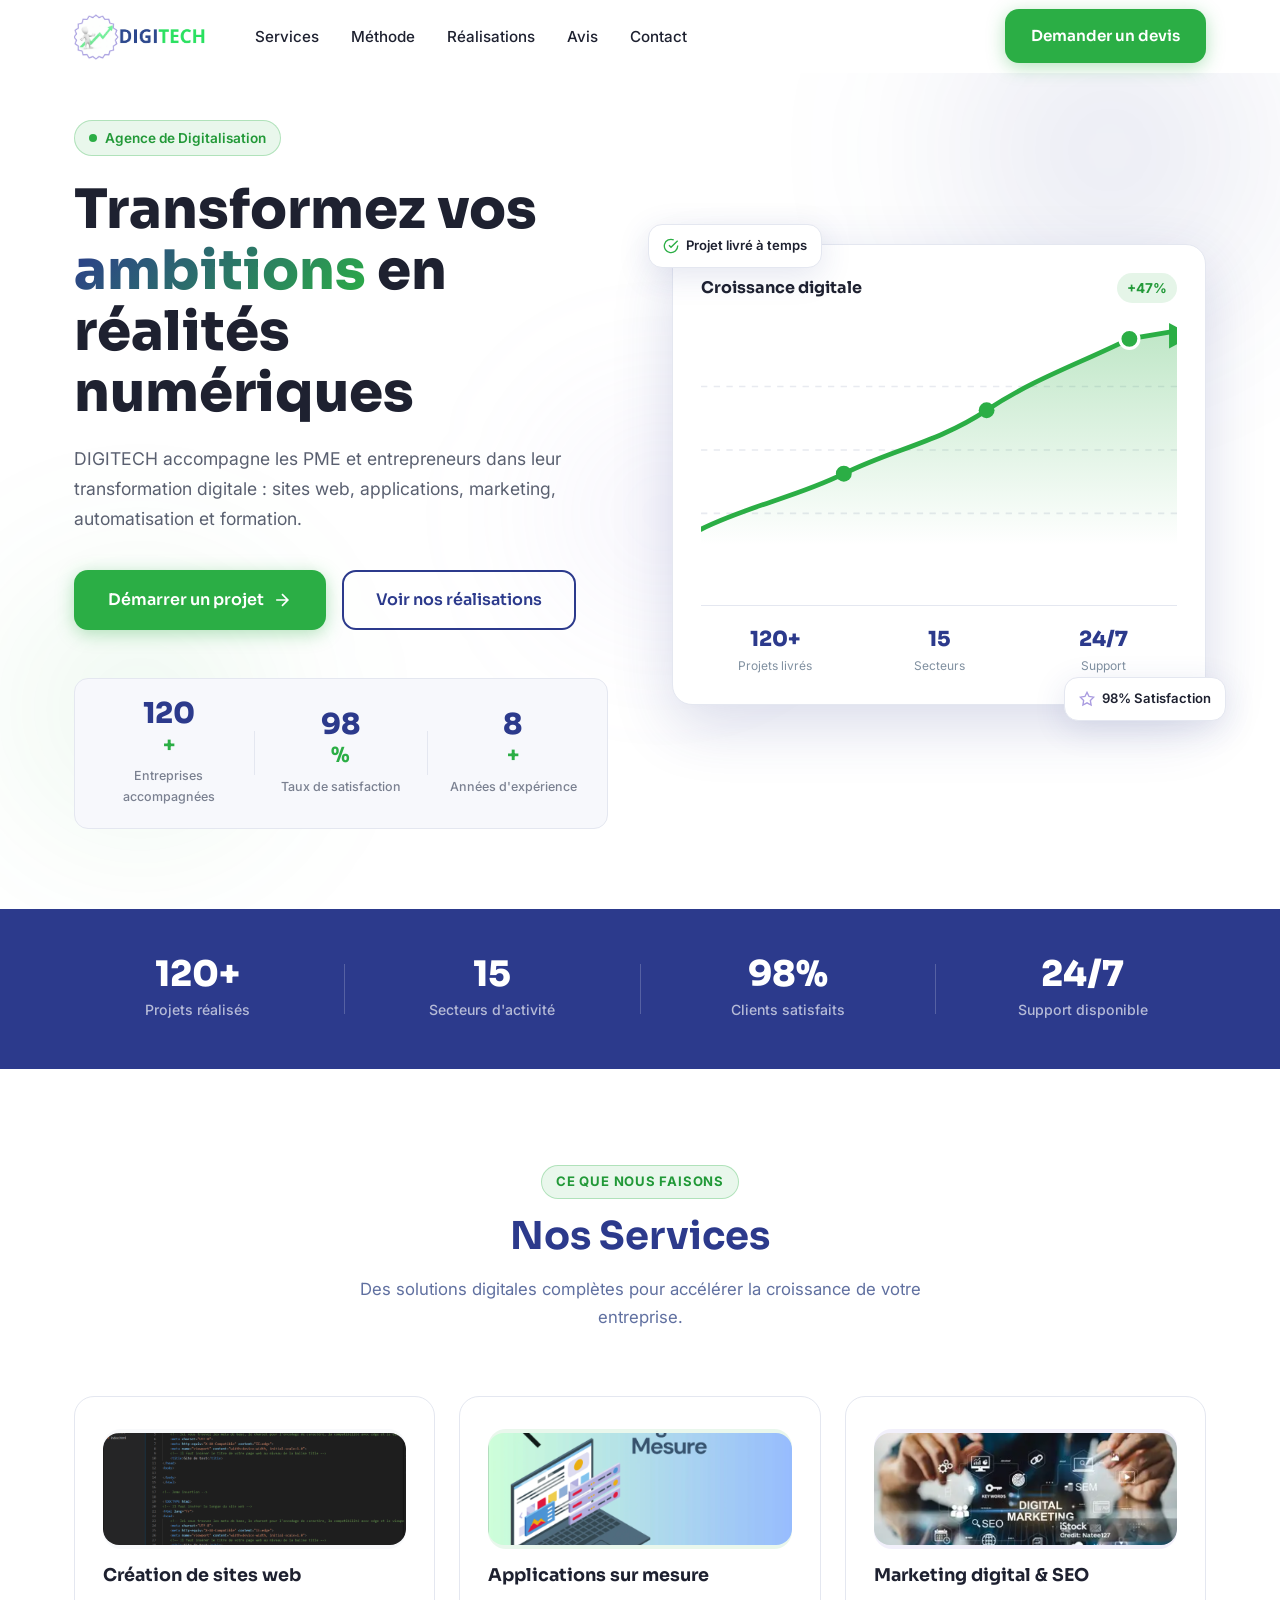
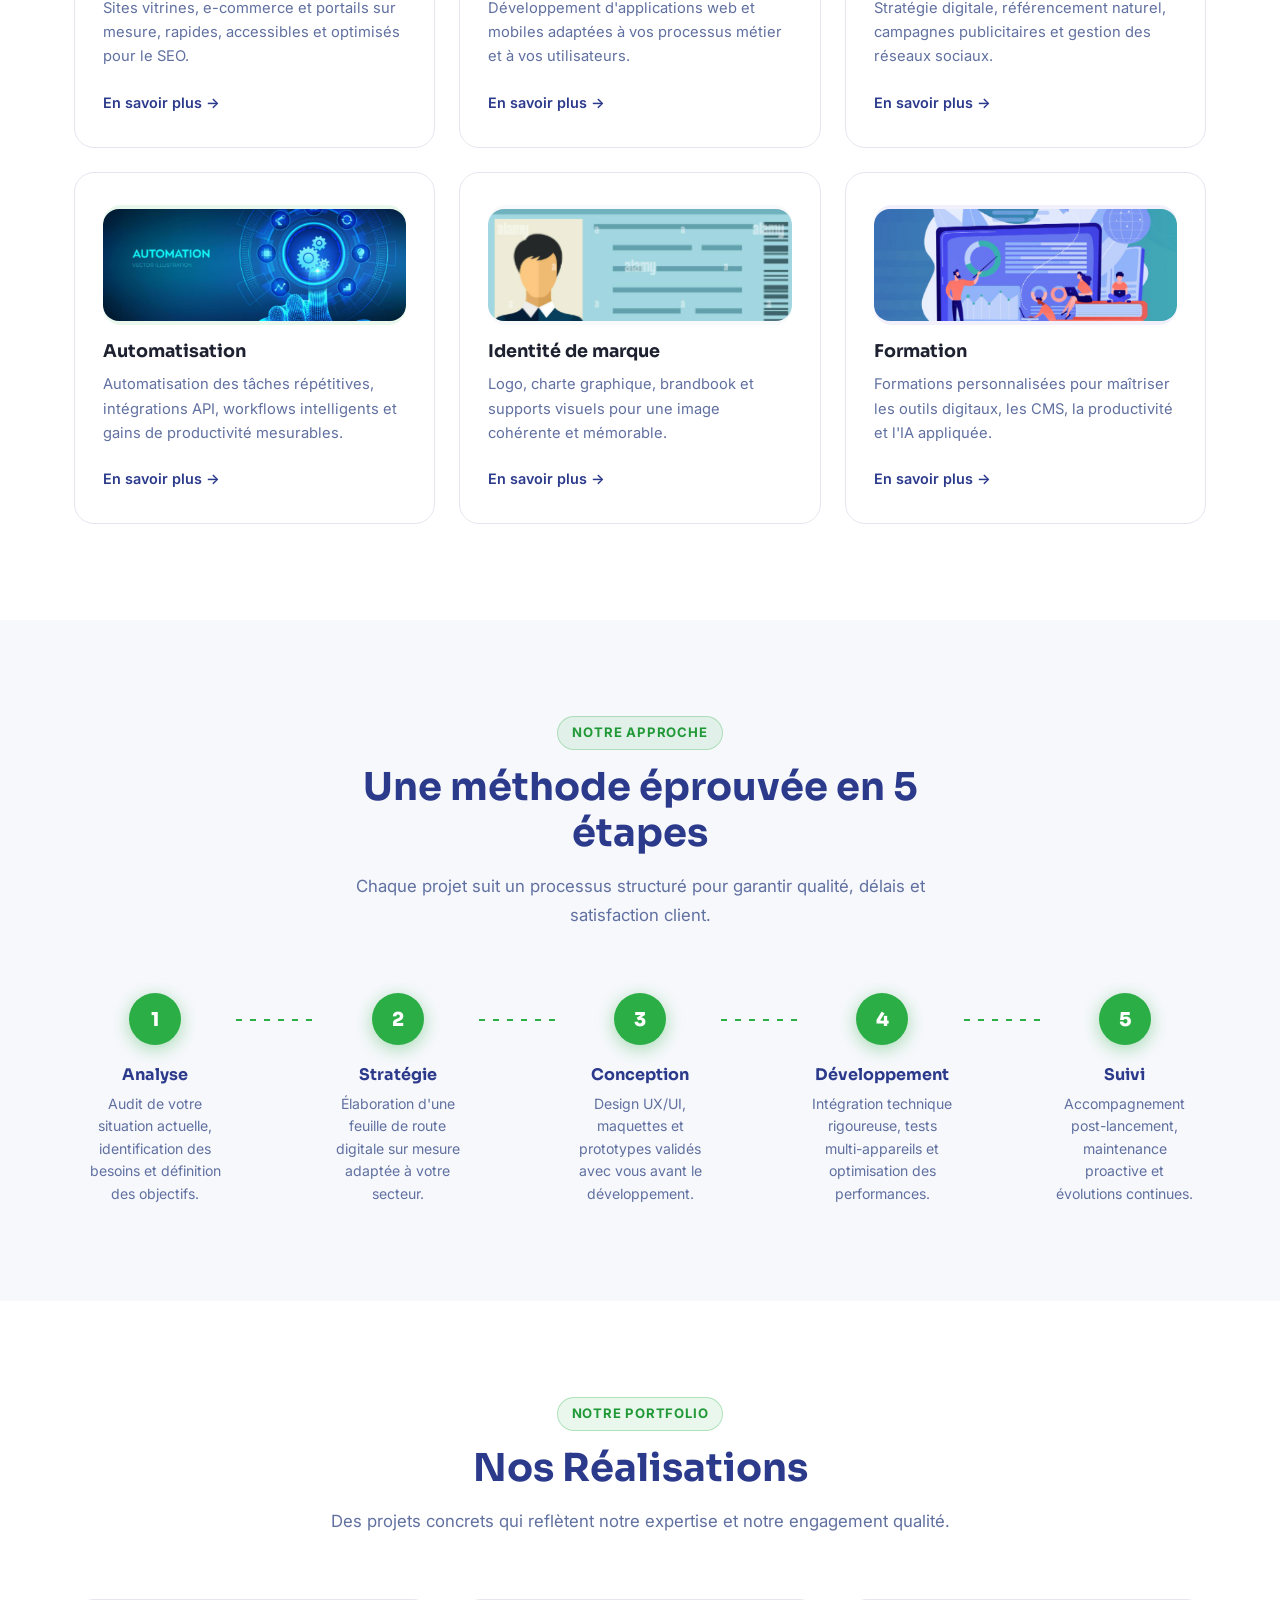
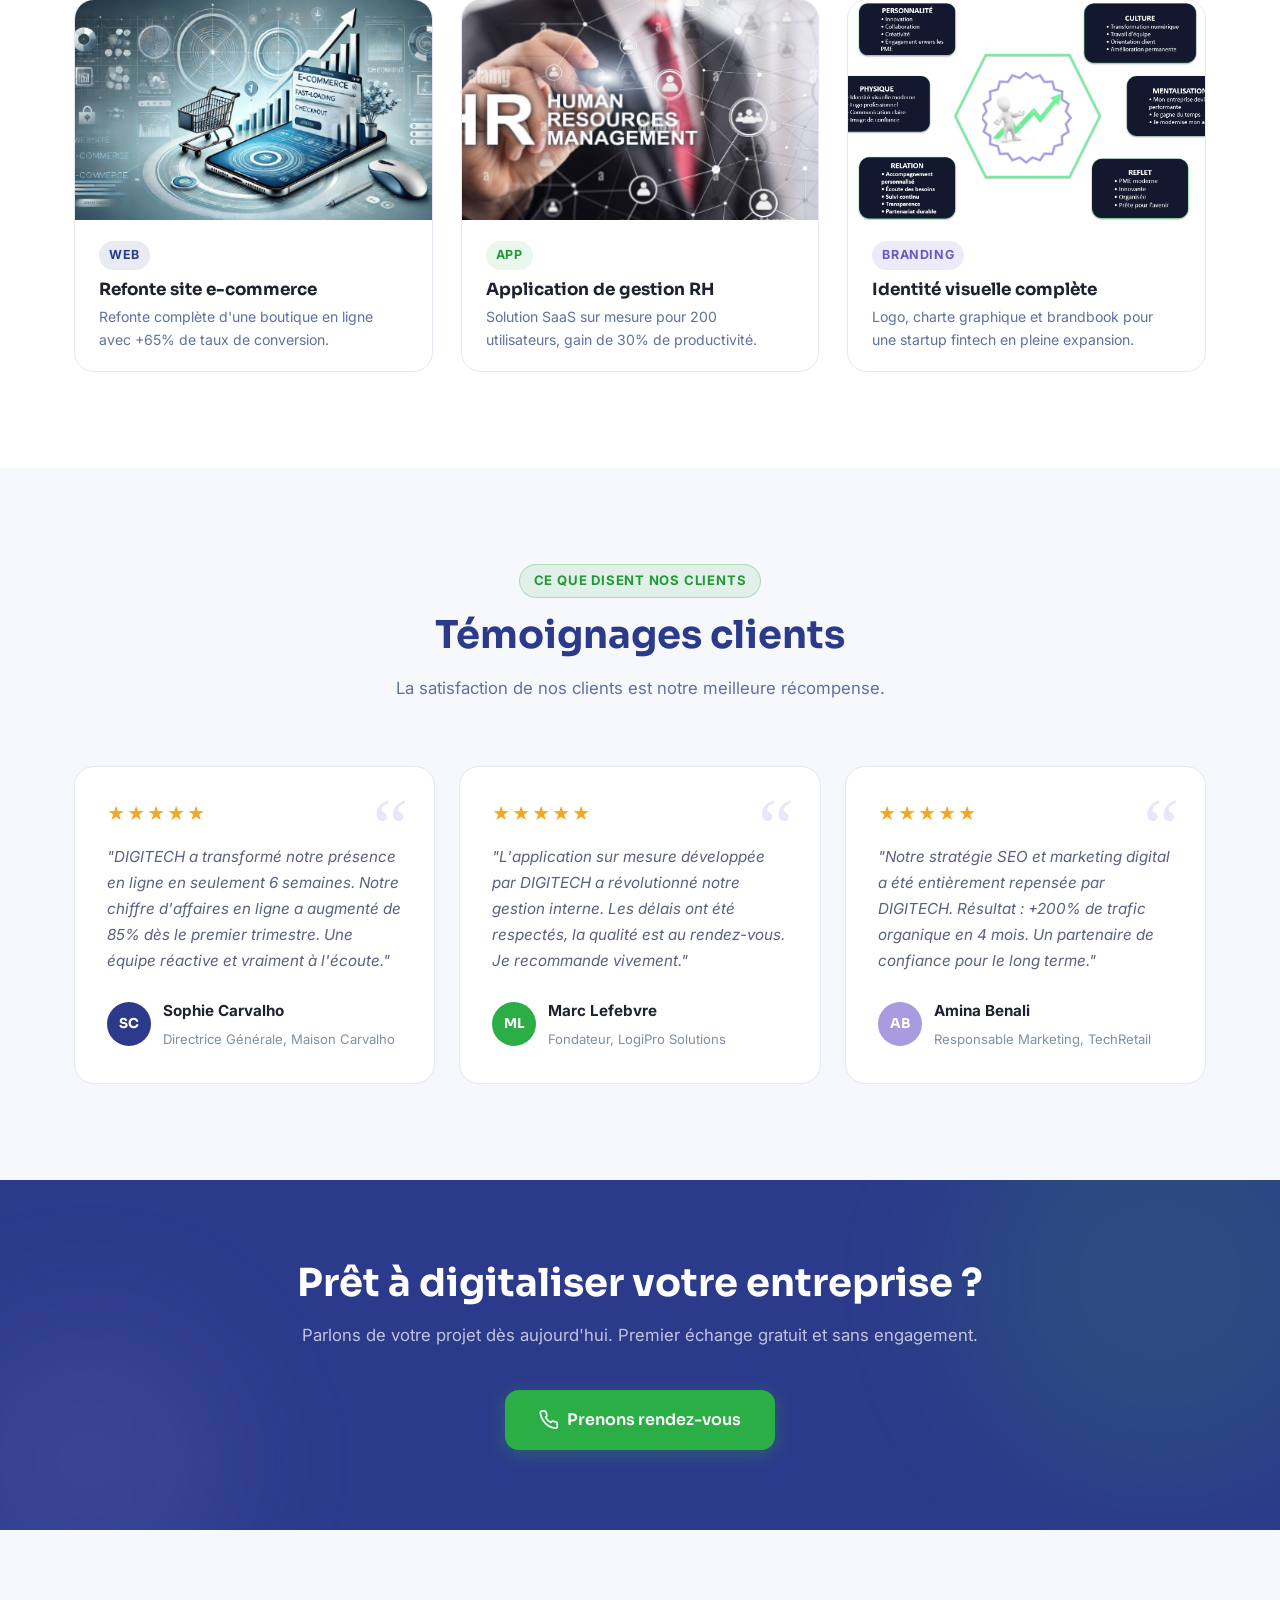
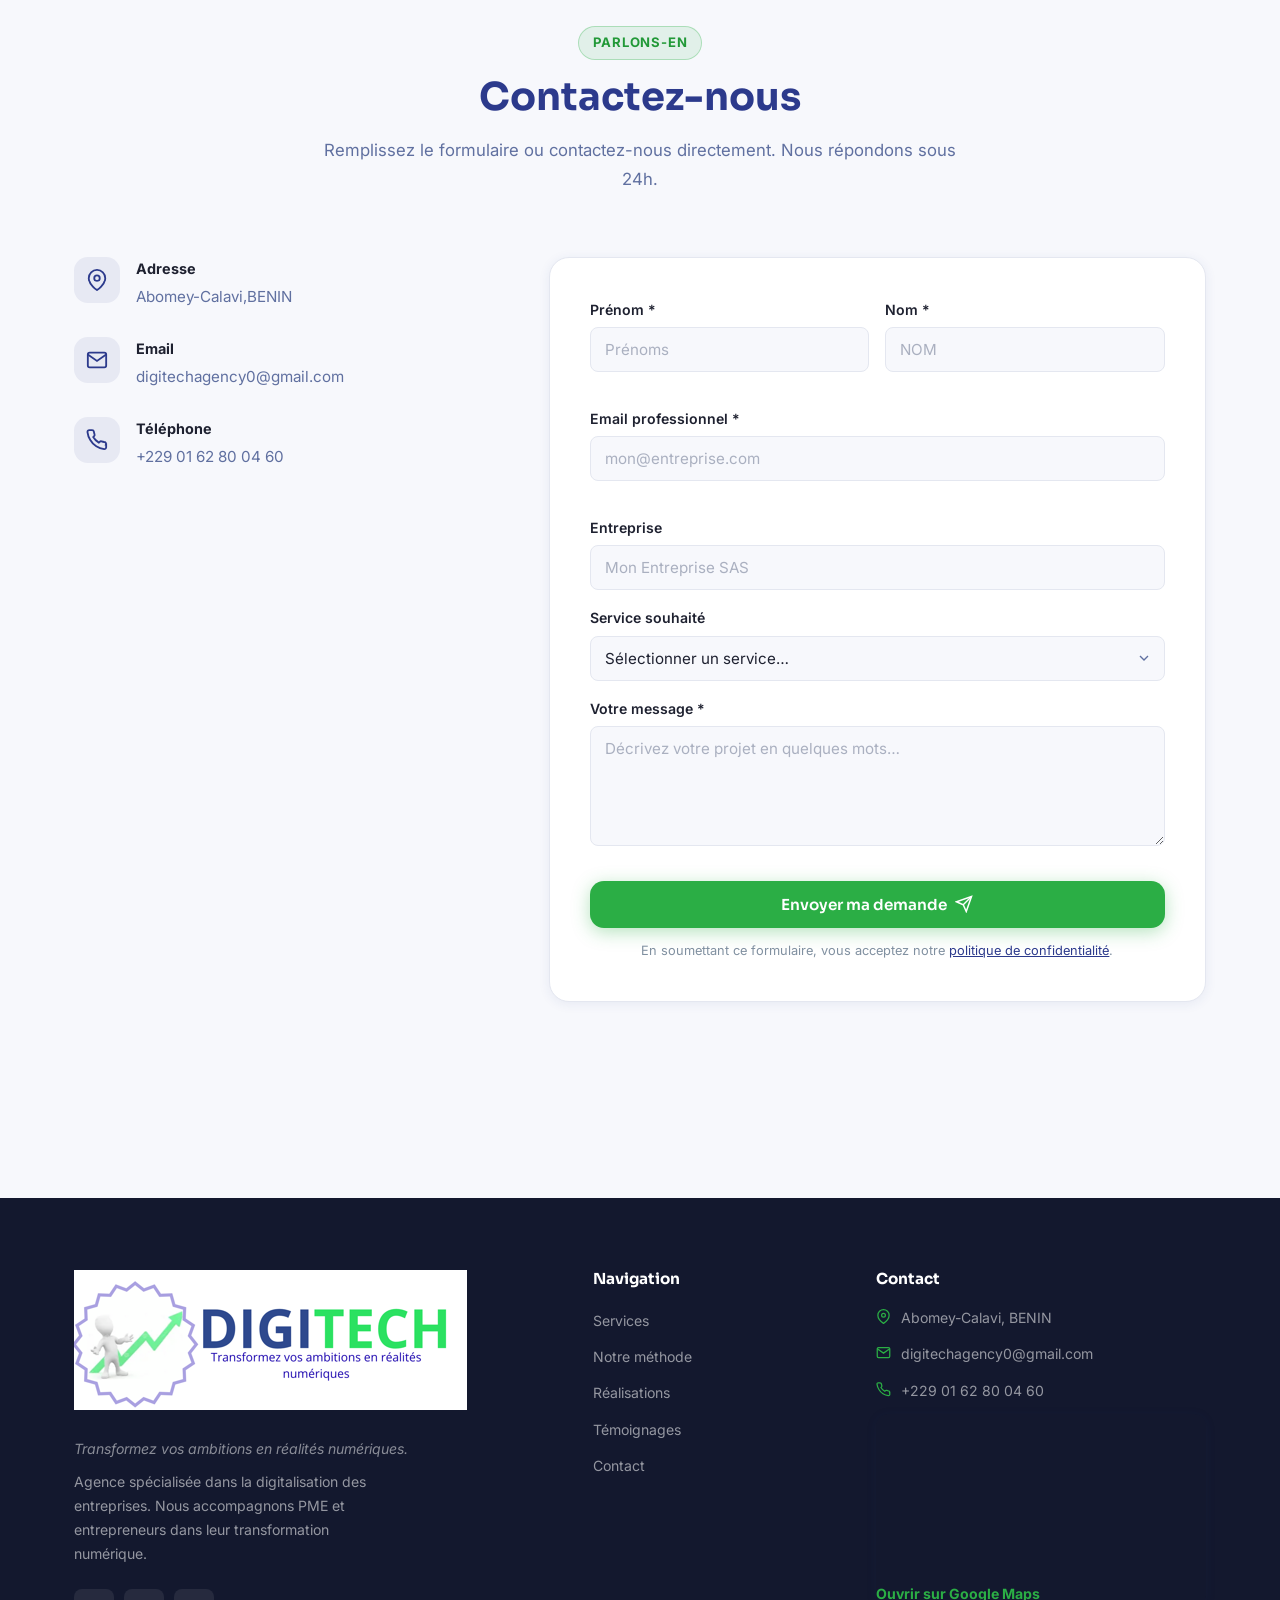
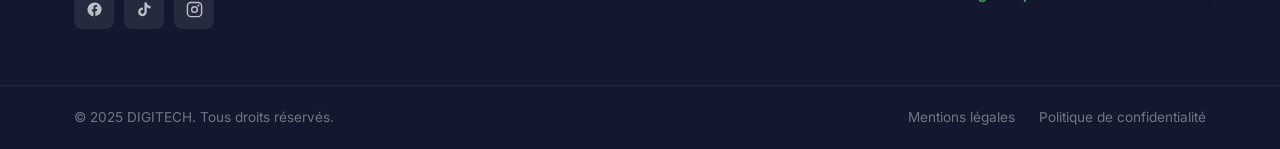
==== index.html @ 8cff4226 "Initial static DIGITECH website" ====
<!DOCTYPE html>
<html lang="fr">
<head>
  <meta charset="UTF-8" />
  <meta name="viewport" content="width=device-width, initial-scale=1.0" />
  <title>DIGITECH – Transformez vos ambitions en réalités numériques</title>
  <meta name="description" content="DIGITECH, agence spécialisée dans la digitalisation des entreprises." />
  <link rel="preconnect" href="https://fonts.googleapis.com" />
  <link rel="preconnect" href="https://fonts.gstatic.com" crossorigin />
  <link href="https://fonts.googleapis.com/css2?family=Sora:wght@400;600;700;800&family=Inter:wght@300;400;500;600&display=swap" rel="stylesheet" />
  <link rel="icon" href="images/logo-header.png" type="image/png" />
  <link rel="stylesheet" href="style.css" />
</head>
<body>

  <!-- HEADER -->
  <header id="header" class="header" role="banner">
    <div class="container header__inner">
      <a href="#home" class="header__logo" aria-label="DIGITECH – Accueil">
        <img src="images/logo-header.png" alt="Logo DIGITECH" />
      </a>
      <nav class="header__nav" aria-label="Navigation principale">
        <ul class="nav__list" role="list">
          <li><a href="#services" class="nav__link">Services</a></li>
          <li><a href="#methode" class="nav__link">Méthode</a></li>
          <li><a href="#realisations" class="nav__link">Réalisations</a></li>
          <li><a href="#avis" class="nav__link">Avis</a></li>
          <li><a href="#contact" class="nav__link">Contact</a></li>
        </ul>
      </nav>
      <a href="#contact" class="btn btn--green header__cta" id="header-cta">Demander un devis</a>
      <button class="hamburger" id="hamburger" aria-label="Menu" aria-expanded="false">
        <span></span><span></span><span></span>
      </button>
    </div>
    <div class="mobile-menu" id="mobile-menu">
      <ul>
        <li><a href="#services" class="nav__link">Services</a></li>
        <li><a href="#methode" class="nav__link">Méthode</a></li>
        <li><a href="#realisations" class="nav__link">Réalisations</a></li>
        <li><a href="#avis" class="nav__link">Avis</a></li>
        <li><a href="#contact" class="nav__link">Contact</a></li>
        <li><a href="#contact" class="btn btn--green mobile-menu__cta">Demander un devis</a></li>
      </ul>
    </div>
  </header>

  <main>
    <!-- ======================================================
         HERO
    ====================================================== -->
    <section class="hero" id="home">
      <div class="hero__bg" aria-hidden="true">
        <div class="blob blob--1"></div>
        <div class="blob blob--2"></div>
        <div class="blob blob--3"></div>
      </div>
      <div class="container hero__inner">
        <div class="hero__content fade-in">
          <div class="hero__badge">
            <span class="badge-dot"></span>
            Agence de Digitalisation
          </div>
          <h1 class="hero__title">
            Transformez vos<br />
            <span class="hero__title--accent">ambitions</span> en<br />
            réalités numériques
          </h1>
          <p class="hero__subtitle">
            DIGITECH accompagne les PME et entrepreneurs dans leur transformation digitale : sites web, applications, marketing, automatisation et formation.
          </p>
          <div class="hero__actions">
            <a href="#contact" class="btn btn--green btn--lg" id="hero-cta-primary">
              <span>Démarrer un projet</span>
              <svg width="20" height="20" viewBox="0 0 24 24" fill="none" stroke="currentColor" stroke-width="2" aria-hidden="true"><path d="M5 12h14M12 5l7 7-7 7"/></svg>
            </a>
            <a href="#realisations" class="btn btn--outline-navy btn--lg">Voir nos réalisations</a>
          </div>
          <div class="hero__stats">
            <div class="hero__stat">
              <span class="stat__number" data-target="120">0</span><span class="stat__plus">+</span>
              <span class="stat__label">Entreprises accompagnées</span>
            </div>
            <div class="hero__stat-divider"></div>
            <div class="hero__stat">
              <span class="stat__number" data-target="98">0</span><span class="stat__percent">%</span>
              <span class="stat__label">Taux de satisfaction</span>
            </div>
            <div class="hero__stat-divider"></div>
            <div class="hero__stat">
              <span class="stat__number" data-target="8">0</span><span class="stat__plus">+</span>
              <span class="stat__label">Années d'expérience</span>
            </div>
          </div>
        </div>

        <div class="hero__visual fade-in fade-in--delayed">
          <div class="growth-card">
            <div class="growth-card__header">
              <span class="growth-card__title">Croissance digitale</span>
              <span class="growth-card__badge">+47%</span>
            </div>
            <div class="growth-card__chart">
              <svg viewBox="0 0 300 160" xmlns="http://www.w3.org/2000/svg">
                <line x1="0" y1="40" x2="300" y2="40" stroke="#E8EAF0" stroke-width="1" stroke-dasharray="4,4"/>
                <line x1="0" y1="80" x2="300" y2="80" stroke="#E8EAF0" stroke-width="1" stroke-dasharray="4,4"/>
                <line x1="0" y1="120" x2="300" y2="120" stroke="#E8EAF0" stroke-width="1" stroke-dasharray="4,4"/>
                <path d="M0,140 L0,130 C30,115 60,110 90,95 C120,80 150,75 180,55 C210,35 240,25 270,10 L300,5 L300,140 Z" fill="url(#cg1)" opacity="0.3"/>
                <path d="M0,130 C30,115 60,110 90,95 C120,80 150,75 180,55 C210,35 240,25 270,10 L300,5" fill="none" stroke="#2BAE45" stroke-width="3" stroke-linecap="round" class="chart-line"/>
                <polygon points="295,0 310,8 295,16" fill="#2BAE45"/>
                <circle cx="90" cy="95" r="5" fill="#2BAE45"/>
                <circle cx="180" cy="55" r="5" fill="#2BAE45"/>
                <circle cx="270" cy="10" r="6" fill="#2BAE45" stroke="white" stroke-width="2"/>
                <defs>
                  <linearGradient id="cg1" x1="0" y1="0" x2="0" y2="1">
                    <stop offset="0%" stop-color="#2BAE45"/>
                    <stop offset="100%" stop-color="#2BAE45" stop-opacity="0"/>
                  </linearGradient>
                </defs>
              </svg>
            </div>
            <div class="growth-card__footer">
              <div class="growth-metric"><span class="growth-metric__val">120+</span><span class="growth-metric__lab">Projets livrés</span></div>
              <div class="growth-metric"><span class="growth-metric__val">15</span><span class="growth-metric__lab">Secteurs</span></div>
              <div class="growth-metric"><span class="growth-metric__val">24/7</span><span class="growth-metric__lab">Support</span></div>
            </div>
          </div>
          <div class="float-badge float-badge--1">
            <svg width="16" height="16" viewBox="0 0 24 24" fill="none" stroke="#2BAE45" stroke-width="2"><path d="M22 11.08V12a10 10 0 1 1-5.93-9.14"/><polyline points="22 4 12 14.01 9 11.01"/></svg>
            Projet livré à temps
          </div>
          <div class="float-badge float-badge--2">
            <svg width="16" height="16" viewBox="0 0 24 24" fill="none" stroke="#A99BE0" stroke-width="2"><polygon points="12 2 15.09 8.26 22 9.27 17 14.14 18.18 21.02 12 17.77 5.82 21.02 7 14.14 2 9.27 8.91 8.26 12 2"/></svg>
            98% Satisfaction
          </div>
        </div>
      </div>
    </section>

    <!-- TRUST BANNER -->
    <section class="trust-banner" aria-label="Chiffres clés">
      <div class="container trust-banner__inner">
        <div class="trust-stat fade-in"><span class="trust-stat__number">120+</span><span class="trust-stat__label">Projets réalisés</span></div>
        <div class="trust-divider"></div>
        <div class="trust-stat fade-in"><span class="trust-stat__number">15</span><span class="trust-stat__label">Secteurs d'activité</span></div>
        <div class="trust-divider"></div>
        <div class="trust-stat fade-in"><span class="trust-stat__number">98%</span><span class="trust-stat__label">Clients satisfaits</span></div>
        <div class="trust-divider"></div>
        <div class="trust-stat fade-in"><span class="trust-stat__number">24/7</span><span class="trust-stat__label">Support disponible</span></div>
      </div>
    </section>

    <!-- SERVICES -->
    <section class="services section" id="services">
      <div class="container">
        <div class="section__header fade-in">
          <span class="section__tag">Ce que nous faisons</span>
          <h2 class="section__title">Nos Services</h2>
          <p class="section__subtitle">Des solutions digitales complètes pour accélérer la croissance de votre entreprise.</p>
        </div>
        <div class="services__grid">
          <article class="service-card fade-in">
            <div class="service-card__icon">
              <img src="images/service-site-web.png" alt="Création de sites web" />
            </div>
            <h3 class="service-card__title">Création de sites web</h3>
            <p class="service-card__desc">Sites vitrines, e-commerce et portails sur mesure, rapides, accessibles et optimisés pour le SEO.</p>
            <a href="#contact" class="service-card__link">En savoir plus →</a>
          </article>
          <article class="service-card fade-in">
            <div class="service-card__icon service-card__icon--green">
              <img src="images/service-application.png" alt="Applications sur mesure" />
            </div>
            <h3 class="service-card__title">Applications sur mesure</h3>
            <p class="service-card__desc">Développement d'applications web et mobiles adaptées à vos processus métier et à vos utilisateurs.</p>
            <a href="#contact" class="service-card__link">En savoir plus →</a>
          </article>
          <article class="service-card fade-in">
            <div class="service-card__icon service-card__icon--lavender">
              <img src="images/service-marketing.png" alt="Marketing digital & SEO" />
            </div>
            <h3 class="service-card__title">Marketing digital & SEO</h3>
            <p class="service-card__desc">Stratégie digitale, référencement naturel, campagnes publicitaires et gestion des réseaux sociaux.</p>
            <a href="#contact" class="service-card__link">En savoir plus →</a>
          </article>
          <article class="service-card fade-in">
            <div class="service-card__icon service-card__icon--green">
              <img src="images/service-automatisation.png" alt="Automatisation" />
            </div>
            <h3 class="service-card__title">Automatisation</h3>
            <p class="service-card__desc">Automatisation des tâches répétitives, intégrations API, workflows intelligents et gains de productivité mesurables.</p>
            <a href="#contact" class="service-card__link">En savoir plus →</a>
          </article>
          <article class="service-card fade-in">
            <div class="service-card__icon">
              <img src="images/service-identite.png" alt="Identité de marque" />
            </div>
            <h3 class="service-card__title">Identité de marque</h3>
            <p class="service-card__desc">Logo, charte graphique, brandbook et supports visuels pour une image cohérente et mémorable.</p>
            <a href="#contact" class="service-card__link">En savoir plus →</a>
          </article>
          <article class="service-card fade-in">
            <div class="service-card__icon service-card__icon--lavender">
              <img src="images/service-formation.png" alt="Formation" />
            </div>
            <h3 class="service-card__title">Formation</h3>
            <p class="service-card__desc">Formations personnalisées pour maîtriser les outils digitaux, les CMS, la productivité et l'IA appliquée.</p>
            <a href="#contact" class="service-card__link">En savoir plus →</a>
          </article>
        </div>
      </div>
    </section>

    <!-- MÉTHODE -->
    <section class="section section--light" id="methode">
      <div class="container">
        <div class="section__header fade-in">
          <span class="section__tag">Notre approche</span>
          <h2 class="section__title">Une méthode éprouvée en 5 étapes</h2>
          <p class="section__subtitle">Chaque projet suit un processus structuré pour garantir qualité, délais et satisfaction client.</p>
        </div>
        <div class="process__timeline fade-in">
          <div class="process__step">
            <div class="process__dot">1</div>
            <div class="process__content">
              <h3 class="process__title">Analyse</h3>
              <p class="process__desc">Audit de votre situation actuelle, identification des besoins et définition des objectifs.</p>
            </div>
          </div>
          <div class="process__connector"></div>
          <div class="process__step">
            <div class="process__dot">2</div>
            <div class="process__content">
              <h3 class="process__title">Stratégie</h3>
              <p class="process__desc">Élaboration d'une feuille de route digitale sur mesure adaptée à votre secteur.</p>
            </div>
          </div>
          <div class="process__connector"></div>
          <div class="process__step">
            <div class="process__dot">3</div>
            <div class="process__content">
              <h3 class="process__title">Conception</h3>
              <p class="process__desc">Design UX/UI, maquettes et prototypes validés avec vous avant le développement.</p>
            </div>
          </div>
          <div class="process__connector"></div>
          <div class="process__step">
            <div class="process__dot">4</div>
            <div class="process__content">
              <h3 class="process__title">Développement</h3>
              <p class="process__desc">Intégration technique rigoureuse, tests multi-appareils et optimisation des performances.</p>
            </div>
          </div>
          <div class="process__connector"></div>
          <div class="process__step">
            <div class="process__dot">5</div>
            <div class="process__content">
              <h3 class="process__title">Suivi</h3>
              <p class="process__desc">Accompagnement post-lancement, maintenance proactive et évolutions continues.</p>
            </div>
          </div>
        </div>
      </div>
    </section>

    <!-- RÉALISATIONS -->
    <section class="section" id="realisations">
      <div class="container">
        <div class="section__header fade-in">
          <span class="section__tag">Notre portfolio</span>
          <h2 class="section__title">Nos Réalisations</h2>
          <p class="section__subtitle">Des projets concrets qui reflètent notre expertise et notre engagement qualité.</p>
        </div>
        <div class="portfolio__grid">
          <article class="portfolio-card fade-in">
            <div class="portfolio-card__visual portfolio-card__visual--1">
              <img src="images/realisation-ecommerce.png" alt="Refonte site e-commerce" />
            </div>
            <div class="portfolio-card__info">
              <span class="portfolio-card__tag">Web</span>
              <h3 class="portfolio-card__title">Refonte site e-commerce</h3>
              <p class="portfolio-card__desc">Refonte complète d'une boutique en ligne avec +65% de taux de conversion.</p>
            </div>
          </article>
          <article class="portfolio-card fade-in">
            <div class="portfolio-card__visual portfolio-card__visual--2">
              <img src="images/realisation-rh.png" alt="Application de gestion RH" />
            </div>
            <div class="portfolio-card__info">
              <span class="portfolio-card__tag portfolio-card__tag--app">App</span>
              <h3 class="portfolio-card__title">Application de gestion RH</h3>
              <p class="portfolio-card__desc">Solution SaaS sur mesure pour 200 utilisateurs, gain de 30% de productivité.</p>
            </div>
          </article>
          <article class="portfolio-card fade-in">
            <div class="portfolio-card__visual portfolio-card__visual--3">
              <img src="images/realisation-identite-visuelle.png" alt="Identité visuelle complète" />
            </div>
            <div class="portfolio-card__info">
              <span class="portfolio-card__tag portfolio-card__tag--branding">Branding</span>
              <h3 class="portfolio-card__title">Identité visuelle complète</h3>
              <p class="portfolio-card__desc">Logo, charte graphique et brandbook pour une startup fintech en pleine expansion.</p>
            </div>
          </article>
        </div>
      </div>
    </section>

    <!-- TÉMOIGNAGES -->
    <section class="section section--light" id="avis">
      <div class="container">
        <div class="section__header fade-in">
          <span class="section__tag">Ce que disent nos clients</span>
          <h2 class="section__title">Témoignages clients</h2>
          <p class="section__subtitle">La satisfaction de nos clients est notre meilleure récompense.</p>
        </div>
        <div class="testimonials__grid">
          <article class="testimonial-card fade-in">
            <div class="testimonial-card__stars">★★★★★</div>
            <blockquote class="testimonial-card__quote">"DIGITECH a transformé notre présence en ligne en seulement 6 semaines. Notre chiffre d'affaires en ligne a augmenté de 85% dès le premier trimestre. Une équipe réactive et vraiment à l'écoute."</blockquote>
            <div class="testimonial-card__author">
              <div class="testimonial-card__avatar">SC</div>
              <div>
                <strong class="testimonial-card__name">Sophie Carvalho</strong>
                <span class="testimonial-card__role">Directrice Générale, Maison Carvalho</span>
              </div>
            </div>
          </article>
          <article class="testimonial-card fade-in">
            <div class="testimonial-card__stars">★★★★★</div>
            <blockquote class="testimonial-card__quote">"L'application sur mesure développée par DIGITECH a révolutionné notre gestion interne. Les délais ont été respectés, la qualité est au rendez-vous. Je recommande vivement."</blockquote>
            <div class="testimonial-card__author">
              <div class="testimonial-card__avatar testimonial-card__avatar--green">ML</div>
              <div>
                <strong class="testimonial-card__name">Marc Lefebvre</strong>
                <span class="testimonial-card__role">Fondateur, LogiPro Solutions</span>
              </div>
            </div>
          </article>
          <article class="testimonial-card fade-in">
            <div class="testimonial-card__stars">★★★★★</div>
            <blockquote class="testimonial-card__quote">"Notre stratégie SEO et marketing digital a été entièrement repensée par DIGITECH. Résultat : +200% de trafic organique en 4 mois. Un partenaire de confiance pour le long terme."</blockquote>
            <div class="testimonial-card__author">
              <div class="testimonial-card__avatar testimonial-card__avatar--lavender">AB</div>
              <div>
                <strong class="testimonial-card__name">Amina Benali</strong>
                <span class="testimonial-card__role">Responsable Marketing, TechRetail</span>
              </div>
            </div>
          </article>
        </div>
      </div>
    </section>

    <!-- CTA FINAL -->
    <section class="cta-section">
      <div class="cta-blob cta-blob--1" aria-hidden="true"></div>
      <div class="cta-blob cta-blob--2" aria-hidden="true"></div>
      <div class="container cta-section__inner fade-in">
        <h2 class="cta-section__title">Prêt à digitaliser votre entreprise ?</h2>
        <p class="cta-section__subtitle">Parlons de votre projet dès aujourd'hui. Premier échange gratuit et sans engagement.</p>
        <a href="#contact" class="btn btn--green btn--lg btn--pulse" id="cta-final">
          <svg width="20" height="20" viewBox="0 0 24 24" fill="none" stroke="currentColor" stroke-width="2"><path d="M22 16.92v3a2 2 0 0 1-2.18 2 19.79 19.79 0 0 1-8.63-3.07A19.5 19.5 0 0 1 4.69 12 19.79 19.79 0 0 1 1.61 3.4 2 2 0 0 1 3.6 1.22h3a2 2 0 0 1 2 1.72c.127.96.361 1.903.7 2.81a2 2 0 0 1-.45 2.11L7.91 8.8a16 16 0 0 0 6.09 6.09l.95-.95a2 2 0 0 1 2.11-.45c.907.339 1.85.573 2.81.7A2 2 0 0 1 21.72 16.92z"/></svg>
          Prenons rendez-vous
        </a>
      </div>
    </section>

    <!-- CONTACT -->
    <section class="section section--light" id="contact">
      <div class="container">
        <div class="section__header fade-in">
          <span class="section__tag">Parlons-en</span>
          <h2 class="section__title">Contactez-nous</h2>
          <p class="section__subtitle">Remplissez le formulaire ou contactez-nous directement. Nous répondons sous 24h.</p>
        </div>
        <div class="contact__inner">
          <div class="contact__info fade-in">
            <div class="contact-info-item">
              <div class="contact-info-item__icon">
                <svg width="22" height="22" viewBox="0 0 24 24" fill="none" stroke="currentColor" stroke-width="2"><path d="M21 10c0 7-9 13-9 13s-9-6-9-13a9 9 0 0 1 18 0z"/><circle cx="12" cy="10" r="3"/></svg>
              </div>
              <div>
                <strong>Adresse</strong>
                <span>Abomey-Calavi,BENIN</span>
              </div>
            </div>
            <div class="contact-info-item">
              <div class="contact-info-item__icon">
                <svg width="22" height="22" viewBox="0 0 24 24" fill="none" stroke="currentColor" stroke-width="2"><path d="M4 4h16c1.1 0 2 .9 2 2v12c0 1.1-.9 2-2 2H4c-1.1 0-2-.9-2-2V6c0-1.1.9-2 2-2z"/><polyline points="22,6 12,13 2,6"/></svg>
              </div>
              <div>
                <strong>Email</strong>
                <span><a href="mailto:digitechagency0@gmail.com">digitechagency0@gmail.com</a></span>
              </div>
            </div>
            <div class="contact-info-item">
              <div class="contact-info-item__icon">
                <svg width="22" height="22" viewBox="0 0 24 24" fill="none" stroke="currentColor" stroke-width="2"><path d="M22 16.92v3a2 2 0 0 1-2.18 2 19.79 19.79 0 0 1-8.63-3.07A19.5 19.5 0 0 1 4.69 12 19.79 19.79 0 0 1 1.61 3.4 2 2 0 0 1 3.6 1.22h3a2 2 0 0 1 2 1.72c.127.96.361 1.903.7 2.81a2 2 0 0 1-.45 2.11L7.91 8.8a16 16 0 0 0 6.09 6.09l.95-.95a2 2 0 0 1 2.11-.45c.907.339 1.85.573 2.81.7A2 2 0 0 1 21.72 16.92z"/></svg>
              </div>
              <div>
                <strong>Téléphone</strong>
                <span><a href="tel:+2290162800460">+229 01 62 80 04 60</a></span>
              </div>
            </div>
          </div>
          <form class="contact__form fade-in" id="contact-form" action="https://formspree.io/f/mwvdjwwq" method="POST" novalidate>
            <input type="hidden" name="_subject" value="Nouveau message - Site DIGITECH" />
            <div class="form-row">
              <div class="form-group">
                <label for="firstName">Prénom *</label>
                <input type="text" id="firstName" name="prenom" required placeholder="Prénoms" />
                <span class="form-error"></span>
              </div>
              <div class="form-group">
                <label for="lastName">Nom *</label>
                <input type="text" id="lastName" name="nom" required placeholder="NOM" />
                <span class="form-error"></span>
              </div>
            </div>
            <div class="form-group">
              <label for="email">Email professionnel *</label>
              <input type="email" id="email" name="_replyto" required placeholder="mon@entreprise.com" />
              <span class="form-error"></span>
            </div>
            <div class="form-group">
              <label for="company">Entreprise</label>
              <input type="text" id="company" name="company" placeholder="Mon Entreprise SAS" />
            </div>
            <div class="form-group">
              <label for="service">Service souhaité</label>
              <select id="service" name="service">
                <option value="">Sélectionner un service…</option>
                <option value="web">Création de site web</option>
                <option value="app">Application sur mesure</option>
                <option value="marketing">Marketing digital & SEO</option>
                <option value="automation">Automatisation</option>
                <option value="branding">Identité de marque</option>
                <option value="formation">Formation</option>
              </select>
            </div>
            <div class="form-group">
              <label for="message">Votre message *</label>
              <textarea id="message" name="message" required rows="4" placeholder="Décrivez votre projet en quelques mots…"></textarea>
              <span class="form-error"></span>
            </div>
            <button type="submit" class="btn btn--green btn--full" id="form-submit">
              <span id="btn-text">Envoyer ma demande</span>
              <svg width="18" height="18" viewBox="0 0 24 24" fill="none" stroke="currentColor" stroke-width="2"><line x1="22" y1="2" x2="11" y2="13"/><polygon points="22 2 15 22 11 13 2 9 22 2"/></svg>
            </button>
            <p class="form-consent">En soumettant ce formulaire, vous acceptez notre <a href="politique-confidentialite.html">politique de confidentialité</a>.</p>
          </form>
          <p id="form-status" aria-live="polite"></p>
        </div>
      </div>
    </section>
  </main>

  <!-- FOOTER -->
  <footer class="footer">
    <div class="container footer__inner">
      <div class="footer__brand">
        <a href="#home" class="footer__logo">
        <img src="images/logo-footer.png" alt="Logo DIGITECH" /></a>
        <p class="footer__tagline">Transformez vos ambitions en réalités numériques.</p>
        <p class="footer__desc">Agence spécialisée dans la digitalisation des entreprises. Nous accompagnons PME et entrepreneurs dans leur transformation numérique.</p>
        <div class="footer__socials">
          <a href="https://facebook.com" class="social-btn" aria-label="Facebook" target="_blank" rel="noopener noreferrer">
            <svg width="17" height="17" viewBox="0 0 24 24" fill="currentColor" aria-hidden="true"><path d="M22 12a10 10 0 1 0-11.5 9.9v-7h-2.2v-2.9h2.2V9.3c0-2.2 1.3-3.5 3.3-3.5.96 0 1.97.17 1.97.17v2.2h-1.12c-1.1 0-1.44.68-1.44 1.38v1.65h2.48l-.4 2.9h-2.08v7A10 10 0 0 0 22 12z"/></svg>
          </a>
          <a href="https://tiktok.com" class="social-btn" aria-label="TikTok" target="_blank" rel="noopener noreferrer">
            <svg width="17" height="17" viewBox="0 0 24 24" fill="currentColor" aria-hidden="true"><path d="M16.6 5.82a6.28 6.28 0 0 1-1.45-3.62h-3.24v13.01a2.75 2.75 0 1 1-2.05-2.66V9.25a6.08 6.08 0 1 0 5.29 6.02V8.7a9.49 9.49 0 0 0 5.45 1.74V7.2a6.29 6.29 0 0 1-4-1.38z"/></svg>
          </a>
          <a href="https://instagram.com" class="social-btn" aria-label="Instagram" target="_blank" rel="noopener noreferrer">
            <svg width="17" height="17" viewBox="0 0 24 24" fill="none" stroke="currentColor" stroke-width="2"><rect x="2" y="2" width="20" height="20" rx="5"/><circle cx="12" cy="12" r="4"/><circle cx="17.5" cy="6.5" r="1.5" fill="currentColor" stroke="none"/></svg>
          </a>
        </div>
      </div>
      <div class="footer__nav-col">
        <h3 class="footer__nav-title">Navigation</h3>
        <ul>
          <li><a href="#services">Services</a></li>
          <li><a href="#methode">Notre méthode</a></li>
          <li><a href="#realisations">Réalisations</a></li>
          <li><a href="#avis">Témoignages</a></li>
          <li><a href="#contact">Contact</a></li>
        </ul>
      </div>
      <div class="footer__nav-col">
        <h3 class="footer__nav-title">Contact</h3>
        <ul class="footer__contact-list">
          <li>
            <svg width="15" height="15" viewBox="0 0 24 24" fill="none" stroke="currentColor" stroke-width="2"><path d="M21 10c0 7-9 13-9 13s-9-6-9-13a9 9 0 0 1 18 0z"/><circle cx="12" cy="10" r="3"/></svg>
            Abomey-Calavi, BENIN
          </li>
          <li>
            <svg width="15" height="15" viewBox="0 0 24 24" fill="none" stroke="currentColor" stroke-width="2"><path d="M4 4h16c1.1 0 2 .9 2 2v12c0 1.1-.9 2-2 2H4c-1.1 0-2-.9-2-2V6c0-1.1.9-2 2-2z"/><polyline points="22,6 12,13 2,6"/></svg>
            <a href="mailto:digitechagency0@gmail.com">digitechagency0@gmail.com</a>
          </li>
          <li>
            <svg width="15" height="15" viewBox="0 0 24 24" fill="none" stroke="currentColor" stroke-width="2"><path d="M22 16.92v3a2 2 0 0 1-2.18 2 19.79 19.79 0 0 1-8.63-3.07A19.5 19.5 0 0 1 4.69 12 19.79 19.79 0 0 1 1.61 3.4 2 2 0 0 1 3.6 1.22h3a2 2 0 0 1 2 1.72c.127.96.361 1.903.7 2.81a2 2 0 0 1-.45 2.11L7.91 8.8a16 16 0 0 0 6.09 6.09l.95-.95a2 2 0 0 1 2.11-.45c.907.339 1.85.573 2.81.7A2 2 0 0 1 21.72 16.92z"/></svg>
            <a href="tel:+2290162800460">+229 01 62 80 04 60</a>
          </li>
        </ul>
        <div class="footer__map">
          <iframe src="https://www.google.com/maps?q=6.4877087,2.3570847&z=17&output=embed" title="Carte DIGITECH" loading="lazy" referrerpolicy="no-referrer-when-downgrade"></iframe>
          <a class="map-link" href="https://www.google.com/maps/search/?api=1&query=6.4877087,2.3570847" target="_blank" rel="noopener noreferrer">Ouvrir sur Google Maps</a>
        </div>
      </div>
    </div>
    <div class="footer__bottom">
      <div class="container footer__bottom-inner">
        <p>© 2025 DIGITECH. Tous droits réservés.</p>
        <div class="footer__legal">
          <a href="mentions-legales.html">Mentions légales</a>
          <a href="politique-confidentialite.html">Politique de confidentialité</a>
        </div>
      </div>
    </div>
  </footer>

  <a href="#home" class="back-to-top" id="back-to-top" aria-label="Retour en haut">
    <svg width="20" height="20" viewBox="0 0 24 24" fill="none" stroke="currentColor" stroke-width="2.5"><polyline points="18 15 12 9 6 15"/></svg>
  </a>

  <script src="main.js" defer></script>
</body>
</html>
---- style.css ----
/* ── Variables ── */
:root {
  --navy: #2c3a8c;
  --green: #2bae45;
  --green-dk: #229938;
  --lavender: #a99be0;
  --light: #f7f8fc;
  --ink: #1e2130;
  --white: #ffffff;
  --border: #e4e7f0;
  --radius-sm: 8px;
  --radius-md: 14px;
  --radius-lg: 20px;
  --transition: 0.25s cubic-bezier(0.4, 0, 0.2, 1);
  --shadow-sm: 0 2px 12px rgba(44, 58, 140, 0.08);
  --shadow-md: 0 8px 32px rgba(44, 58, 140, 0.13);
  --shadow-lg: 0 20px 60px rgba(44, 58, 140, 0.18);
}

/* ── Reset ── */
*,
*::before,
*::after {
  box-sizing: border-box;
  margin: 0;
  padding: 0;
}
html {
  scroll-behavior: auto;
  font-size: 16px;
}
#home,
#services,
#methode,
#realisations,
#avis,
#contact {
  scroll-margin-top: var(--header-h);
}
body {
  font-family:
    "Inter",
    system-ui,
    -apple-system,
    Arial,
    sans-serif;
  color: var(--ink);
  background: var(--white);
  line-height: 1.65;
  overflow-x: hidden;
}
a {
  color: inherit;
  text-decoration: none;
}
ul,
ol {
  list-style: none;
}
button {
  cursor: pointer;
  border: none;
  background: none;
  font-family: inherit;
}
input,
textarea,
select {
  font-family: inherit;
  font-size: 1rem;
}
h1,
h2,
h3,
h4 {
  font-family: "Sora", Arial, sans-serif;
  font-weight: 700;
  line-height: 1.2;
  color: var(--ink);
}

/* ── Layout ── */
.container {
  max-width: 1180px;
  margin: 0 auto;
  padding: 0 24px;
}
.section {
  padding: 96px 0;
}
.section--light {
  background: var(--light);
}

/* ── Scroll Animations ── */
.fade-in {
  opacity: 0;
  transform: translateY(28px);
  transition:
    opacity 0.65s ease,
    transform 0.65s ease;
}
.fade-in.visible {
  opacity: 1;
  transform: translateY(0);
}
.fade-in--delayed {
  transition-delay: 0.18s;
}

/* ── Buttons ── */
.btn {
  display: inline-flex;
  align-items: center;
  gap: 8px;
  padding: 12px 24px;
  border-radius: var(--radius-md);
  font-family: "Sora", Arial, sans-serif;
  font-size: 0.95rem;
  font-weight: 600;
  transition: var(--transition);
  border: 2px solid transparent;
  cursor: pointer;
  white-space: nowrap;
  text-decoration: none;
}
.btn--green {
  background: var(--green);
  color: var(--white);
  box-shadow: 0 4px 18px rgba(43, 174, 69, 0.35);
}
.btn--green:hover {
  background: var(--green-dk);
  transform: translateY(-2px);
  box-shadow: 0 6px 24px rgba(43, 174, 69, 0.5);
}
.btn--outline-navy {
  background: transparent;
  border-color: var(--navy);
  color: var(--navy);
}
.btn--outline-navy:hover {
  background: var(--navy);
  color: var(--white);
  transform: translateY(-2px);
}
.btn--lg {
  padding: 15px 32px;
  font-size: 1rem;
}
.btn--full {
  width: 100%;
  justify-content: center;
}
.btn--pulse {
  animation: pulse 2.5s ease-in-out infinite;
}
@keyframes pulse {
  0%,
  100% {
    box-shadow: 0 4px 18px rgba(43, 174, 69, 0.35);
  }
  50% {
    box-shadow: 0 6px 32px rgba(43, 174, 69, 0.6);
  }
}
:focus-visible {
  outline: 3px solid var(--green);
  outline-offset: 3px;
  border-radius: 4px;
}

/* ============================================================
   HEADER
============================================================ */
.header {
  position: fixed;
  top: 0;
  left: 0;
  right: 0;
  z-index: 999;
  background: rgba(255, 255, 255, 0.95);
  backdrop-filter: blur(12px);
  -webkit-backdrop-filter: blur(12px);
  border-bottom: 1px solid transparent;
  transition:
    border-color 0.25s,
    box-shadow 0.25s;
}
.header.scrolled {
  border-color: var(--border);
  box-shadow: var(--shadow-sm);
}
.header__inner {
  display: flex;
  align-items: center;
  height: 72px;
  gap: 32px;
}
.header__logo {
  display: inline-flex;
  align-items: center;
  flex-shrink: 0;
}
.header__logo img {
  display: block;
  max-height: 52px;
  width: auto;
}
.logo-digi {
  color: var(--navy);
}
.logo-tech {
  color: var(--green);
}
.header__nav {
  flex: 1;
}
.nav__list {
  display: flex;
  gap: 4px;
  align-items: center;
}
.nav__link {
  padding: 8px 14px;
  border-radius: var(--radius-sm);
  font-weight: 500;
  font-size: 0.95rem;
  color: var(--ink);
  transition: var(--transition);
}
.nav__link:hover {
  color: var(--navy);
  background: rgba(44, 58, 140, 0.07);
}
.nav__link--active {
  color: var(--navy) !important;
  background: rgba(44, 58, 140, 0.07) !important;
}
.header__cta {
  margin-left: auto;
  flex-shrink: 0;
}
.hamburger {
  display: none;
  flex-direction: column;
  gap: 5px;
  padding: 8px;
  margin-left: auto;
}
.hamburger span {
  display: block;
  width: 24px;
  height: 2px;
  background: var(--ink);
  border-radius: 2px;
  transition: var(--transition);
}
.hamburger.open span:nth-child(1) {
  transform: rotate(45deg) translate(5px, 5px);
}
.hamburger.open span:nth-child(2) {
  opacity: 0;
}
.hamburger.open span:nth-child(3) {
  transform: rotate(-45deg) translate(5px, -5px);
}
.mobile-menu {
  display: none;
  flex-direction: column;
  background: var(--white);
  padding: 16px 24px 24px;
  border-top: 1px solid var(--border);
  box-shadow: var(--shadow-md);
}
.mobile-menu.open {
  display: flex;
}
.mobile-menu ul {
  display: flex;
  flex-direction: column;
  gap: 4px;
}
.mobile-menu .nav__link {
  display: block;
  padding: 12px 8px;
}

/* ============================================================
   HERO
============================================================ */
.hero {
  position: relative;
  min-height: 100vh;
  display: flex;
  align-items: center;
  padding: 120px 0 80px;
  overflow: hidden;
  background: var(--white);
}
.hero__bg {
  position: absolute;
  inset: 0;
  pointer-events: none;
  z-index: 0;
}
.blob {
  position: absolute;
  border-radius: 50%;
  filter: blur(70px);
}
.blob--1 {
  width: 500px;
  height: 500px;
  background: radial-gradient(
    circle,
    rgba(44, 58, 140, 0.12) 0%,
    transparent 70%
  );
  top: -100px;
  right: -80px;
  animation: floatBlob 8s ease-in-out infinite;
}
.blob--2 {
  width: 400px;
  height: 400px;
  background: radial-gradient(
    circle,
    rgba(43, 174, 69, 0.1) 0%,
    transparent 70%
  );
  bottom: 0;
  left: -60px;
  animation: floatBlob 10s ease-in-out infinite reverse;
}
.blob--3 {
  width: 300px;
  height: 300px;
  background: radial-gradient(
    circle,
    rgba(169, 155, 224, 0.15) 0%,
    transparent 70%
  );
  top: 40%;
  left: 40%;
  animation: floatBlob 7s ease-in-out infinite 2s;
}
@keyframes floatBlob {
  0%,
  100% {
    transform: translate(0, 0) scale(1);
  }
  50% {
    transform: translate(20px, -20px) scale(1.05);
  }
}

.hero__inner {
  position: relative;
  z-index: 1;
  display: grid;
  grid-template-columns: 1fr 1fr;
  gap: 64px;
  align-items: center;
}

.hero__badge {
  display: inline-flex;
  align-items: center;
  gap: 8px;
  background: rgba(43, 174, 69, 0.1);
  border: 1px solid rgba(43, 174, 69, 0.3);
  color: var(--green-dk);
  font-size: 0.85rem;
  font-weight: 600;
  padding: 6px 14px;
  border-radius: 999px;
  margin-bottom: 24px;
}
.badge-dot {
  width: 8px;
  height: 8px;
  background: var(--green);
  border-radius: 50%;
  animation: blink 1.8s ease-in-out infinite;
}
@keyframes blink {
  0%,
  100% {
    opacity: 1;
  }
  50% {
    opacity: 0.3;
  }
}

.hero__title {
  font-size: clamp(2.2rem, 4.5vw, 3.4rem);
  font-weight: 800;
  line-height: 1.12;
  color: var(--ink);
  margin-bottom: 20px;
}
.hero__title--accent {
  background: linear-gradient(135deg, var(--navy) 0%, var(--green) 100%);
  -webkit-background-clip: text;
  -webkit-text-fill-color: transparent;
  background-clip: text;
}
.hero__subtitle {
  font-size: 1.1rem;
  color: #5a6070;
  max-width: 520px;
  margin-bottom: 36px;
  line-height: 1.7;
}
.hero__actions {
  display: flex;
  gap: 16px;
  flex-wrap: wrap;
  margin-bottom: 48px;
}

.hero__stats {
  display: flex;
  gap: 0;
  align-items: center;
  background: var(--light);
  border-radius: var(--radius-md);
  padding: 20px 24px;
  border: 1px solid var(--border);
}
.hero__stat {
  display: flex;
  flex-direction: column;
  align-items: center;
  flex: 1;
}
.stat__number {
  font-family: "Sora", Arial, sans-serif;
  font-size: 1.8rem;
  font-weight: 800;
  color: var(--navy);
  line-height: 1;
}
.stat__plus,
.stat__percent {
  font-family: "Sora", Arial, sans-serif;
  font-size: 1.3rem;
  font-weight: 700;
  color: var(--green);
}
.stat__label {
  font-size: 0.78rem;
  color: #7a8090;
  text-align: center;
  margin-top: 4px;
  font-weight: 500;
}
.hero__stat-divider {
  width: 1px;
  height: 44px;
  background: var(--border);
  margin: 0 16px;
}

/* Growth Card */
.hero__visual {
  position: relative;
}
.growth-card {
  background: var(--white);
  border-radius: var(--radius-lg);
  box-shadow: var(--shadow-lg);
  padding: 28px;
  border: 1px solid var(--border);
}
.growth-card__header {
  display: flex;
  align-items: center;
  justify-content: space-between;
  margin-bottom: 20px;
}
.growth-card__title {
  font-family: "Sora", Arial, sans-serif;
  font-size: 1rem;
  font-weight: 700;
}
.growth-card__badge {
  background: rgba(43, 174, 69, 0.12);
  color: var(--green-dk);
  font-weight: 700;
  font-size: 0.85rem;
  padding: 4px 10px;
  border-radius: 999px;
}
.growth-card__chart {
  width: 100%;
  overflow: hidden;
  margin-bottom: 20px;
}
.growth-card__chart svg {
  width: 100%;
  height: auto;
}
.chart-line {
  stroke-dasharray: 600;
  stroke-dashoffset: 600;
  animation: drawLine 2.5s ease forwards 0.8s;
}
@keyframes drawLine {
  to {
    stroke-dashoffset: 0;
  }
}
.growth-card__footer {
  display: flex;
  gap: 16px;
  border-top: 1px solid var(--border);
  padding-top: 16px;
}
.growth-metric {
  flex: 1;
  display: flex;
  flex-direction: column;
  align-items: center;
}
.growth-metric__val {
  font-family: "Sora", Arial, sans-serif;
  font-size: 1.3rem;
  font-weight: 800;
  color: var(--navy);
}
.growth-metric__lab {
  font-size: 0.75rem;
  color: #8090a0;
  text-align: center;
}

.float-badge {
  position: absolute;
  background: var(--white);
  border: 1px solid var(--border);
  border-radius: var(--radius-md);
  padding: 10px 14px;
  font-size: 0.82rem;
  font-weight: 600;
  color: var(--ink);
  box-shadow: var(--shadow-md);
  display: flex;
  align-items: center;
  gap: 7px;
  animation: floatBadge 3.5s ease-in-out infinite;
}
.float-badge--1 {
  top: -20px;
  left: -24px;
}
.float-badge--2 {
  bottom: -16px;
  right: -20px;
  animation-delay: 1s;
}
@keyframes floatBadge {
  0%,
  100% {
    transform: translateY(0);
  }
  50% {
    transform: translateY(-8px);
  }
}

/* ============================================================
   TRUST BANNER
============================================================ */
.trust-banner {
  background: var(--navy);
  padding: 48px 0;
}
.trust-banner__inner {
  display: flex;
  align-items: center;
  justify-content: space-between;
  flex-wrap: wrap;
  gap: 24px;
}
.trust-stat {
  display: flex;
  flex-direction: column;
  align-items: center;
  flex: 1;
  min-width: 140px;
}
.trust-stat__number {
  font-family: "Sora", Arial, sans-serif;
  font-size: 2.2rem;
  font-weight: 800;
  color: var(--white);
  line-height: 1;
  margin-bottom: 6px;
}
.trust-stat__label {
  font-size: 0.88rem;
  color: rgba(255, 255, 255, 0.65);
  font-weight: 500;
  text-align: center;
}
.trust-divider {
  width: 1px;
  height: 50px;
  background: rgba(255, 255, 255, 0.2);
  flex-shrink: 0;
}

/* ============================================================
   SECTION HEADER
============================================================ */
.section__header {
  text-align: center;
  max-width: 640px;
  margin: 0 auto 64px;
}
.section__tag {
  display: inline-block;
  background: rgba(43, 174, 69, 0.1);
  border: 1px solid rgba(43, 174, 69, 0.3);
  color: var(--green-dk);
  font-size: 0.82rem;
  font-weight: 700;
  letter-spacing: 0.06em;
  text-transform: uppercase;
  padding: 5px 14px;
  border-radius: 999px;
  margin-bottom: 14px;
}
.section__title {
  font-size: clamp(1.7rem, 3vw, 2.5rem);
  color: var(--navy);
  margin-bottom: 16px;
}
.section__subtitle {
  font-size: 1.05rem;
  color: #6070a0;
  line-height: 1.7;
}

/* ============================================================
   SERVICES
============================================================ */
.services__grid {
  display: grid;
  grid-template-columns: repeat(3, 1fr);
  gap: 24px;
}
.service-card {
  background: var(--white);
  border: 1.5px solid var(--border);
  border-radius: var(--radius-lg);
  padding: 32px 28px;
  transition: var(--transition);
  cursor: pointer;
  position: relative;
  overflow: hidden;
}
.service-card:hover {
  transform: translateY(-6px);
  box-shadow: var(--shadow-md);
  border-color: var(--lavender);
}
.service-card__icon {
  width: 100%;
  height: 120px;
  border-radius: calc(var(--radius-md) + 4px);
  background: rgba(44, 58, 140, 0.03);
  display: flex;
  align-items: center;
  justify-content: center;
  margin-bottom: 16px;
  color: var(--navy);
  transition: var(--transition);
  overflow: hidden;
}
.service-card__icon img {
  width: 100%;
  height: 112px;
  object-fit: cover;
  display: block;
  border-radius: calc(var(--radius-md) + 2px);
}
.service-card__icon--green {
  background: rgba(43, 174, 69, 0.1);
  color: var(--green-dk);
}
.service-card__icon--lavender {
  background: rgba(169, 155, 224, 0.15);
  color: #7b6cc0;
}
.service-card:hover .service-card__icon {
  transform: scale(1.1);
}
.service-card__title {
  font-size: 1.1rem;
  font-weight: 700;
  margin-bottom: 10px;
  color: var(--ink);
}
.service-card__desc {
  font-size: 0.92rem;
  color: #6070a0;
  line-height: 1.65;
  margin-bottom: 20px;
}
.service-card__link {
  display: inline-flex;
  align-items: center;
  gap: 6px;
  font-size: 0.9rem;
  font-weight: 600;
  color: var(--navy);
  transition: var(--transition);
}
.service-card:hover .service-card__link {
  color: var(--green);
  gap: 10px;
}

/* ============================================================
   PROCESS
============================================================ */
.process__timeline {
  display: flex;
  align-items: flex-start;
}
.process__step {
  flex: 1;
  display: flex;
  flex-direction: column;
  align-items: center;
  text-align: center;
  position: relative;
  z-index: 1;
}
.process__dot {
  width: 52px;
  height: 52px;
  border-radius: 50%;
  background: var(--green);
  color: var(--white);
  font-family: "Sora", Arial, sans-serif;
  font-size: 1.2rem;
  font-weight: 800;
  display: flex;
  align-items: center;
  justify-content: center;
  box-shadow: 0 4px 18px rgba(43, 174, 69, 0.4);
  margin-bottom: 20px;
  transition: var(--transition);
}
.process__step:hover .process__dot {
  transform: scale(1.12);
}
.process__content {
  padding: 0 8px;
}
.process__title {
  font-size: 1rem;
  font-weight: 700;
  color: var(--navy);
  margin-bottom: 8px;
}
.process__desc {
  font-size: 0.88rem;
  color: #6070a0;
  line-height: 1.6;
}
.process__connector {
  flex: 1;
  height: 2px;
  margin-top: 26px;
  flex-shrink: 0;
  max-width: 80px;
  background: repeating-linear-gradient(
    90deg,
    var(--green) 0,
    var(--green) 6px,
    transparent 6px,
    transparent 14px
  );
  align-self: flex-start;
}

/* ============================================================
   PORTFOLIO
============================================================ */
.portfolio__grid {
  display: grid;
  grid-template-columns: repeat(3, 1fr);
  gap: 28px;
}
.portfolio-card {
  border-radius: var(--radius-lg);
  overflow: hidden;
  border: 1.5px solid var(--border);
  background: var(--white);
  transition: var(--transition);
  cursor: pointer;
}
.portfolio-card:hover {
  transform: translateY(-6px);
  box-shadow: var(--shadow-lg);
}
.portfolio-card__visual {
  height: 220px;
  display: block;
  overflow: hidden;
}
.portfolio-card__visual img {
  width: 100%;
  height: 100%;
  object-fit: cover;
  display: block;
}
.portfolio-card__visual--1 {
  background: linear-gradient(135deg, #f0f4ff 0%, #e8eeff 100%);
}
.portfolio-card__visual--2 {
  background: linear-gradient(135deg, #1a2040 0%, #2c3a8c 100%);
}
.portfolio-card__visual--3 {
  background: linear-gradient(135deg, #f5f3ff 0%, #ede9fd 100%);
}
.portfolio-mock {
  width: 80%;
  max-width: 240px;
  background: var(--white);
  border-radius: var(--radius-md);
  box-shadow: var(--shadow-md);
  overflow: hidden;
  transform: perspective(600px) rotateY(-5deg) rotateX(3deg);
  transition: var(--transition);
}
.portfolio-card:hover .portfolio-mock {
  transform: perspective(600px) rotateY(0deg) rotateX(0deg);
}
.portfolio-mock--dark {
  background: #1a2040;
}
.portfolio-mock__bar {
  height: 26px;
  background: var(--light);
  display: flex;
  align-items: center;
  padding: 0 10px;
  gap: 5px;
}
.portfolio-mock__bar::before,
.portfolio-mock__bar::after {
  content: "";
  width: 7px;
  height: 7px;
  border-radius: 50%;
}
.portfolio-mock__bar::before {
  background: #ff6b6b;
}
.portfolio-mock__bar::after {
  background: var(--green);
}
.portfolio-mock__bar--dark {
  background: #232a4a;
}
.portfolio-mock__content {
  padding: 12px;
}
.mock-line {
  height: 7px;
  border-radius: 4px;
  background: #e4e7f0;
  margin-bottom: 7px;
}
.mock-line--sm {
  width: 40%;
}
.mock-line--md {
  width: 65%;
}
.mock-line--lg {
  width: 90%;
}
.mock-grid {
  display: flex;
  gap: 5px;
  margin-top: 8px;
}
.mock-block {
  flex: 1;
  height: 44px;
  border-radius: 5px;
  background: #e4e7f0;
}
.mock-block--green {
  background: rgba(43, 174, 69, 0.25);
}
.mock-chart {
  display: flex;
  align-items: flex-end;
  gap: 5px;
  height: 56px;
  margin-bottom: 8px;
}
.mock-bar {
  flex: 1;
  background: rgba(255, 255, 255, 0.2);
  border-radius: 3px 3px 0 0;
}
.mock-bar--green {
  background: var(--green);
}
.portfolio-mock__content--brand {
  display: flex;
  flex-direction: column;
  align-items: center;
  gap: 8px;
}
.brand-circle {
  width: 48px;
  height: 48px;
  border-radius: 50%;
  background: linear-gradient(135deg, var(--navy), var(--green));
  color: white;
  font-family: "Sora", Arial, sans-serif;
  font-weight: 800;
  font-size: 0.95rem;
  display: flex;
  align-items: center;
  justify-content: center;
}
.mock-swatches {
  display: flex;
  gap: 5px;
}
.swatch {
  width: 18px;
  height: 18px;
  border-radius: 50%;
}
.swatch--navy {
  background: var(--navy);
}
.swatch--green {
  background: var(--green);
}
.swatch--lavender {
  background: var(--lavender);
}
.portfolio-card__info {
  padding: 20px 24px;
}
.portfolio-card__tag {
  display: inline-block;
  font-size: 0.78rem;
  font-weight: 700;
  letter-spacing: 0.05em;
  text-transform: uppercase;
  padding: 4px 10px;
  border-radius: 999px;
  background: rgba(44, 58, 140, 0.1);
  color: var(--navy);
  margin-bottom: 10px;
}
.portfolio-card__tag--app {
  background: rgba(43, 174, 69, 0.1);
  color: var(--green-dk);
}
.portfolio-card__tag--branding {
  background: rgba(169, 155, 224, 0.2);
  color: #6b59c0;
}
.portfolio-card__title {
  font-size: 1.05rem;
  font-weight: 700;
  color: var(--ink);
  margin-bottom: 6px;
}
.portfolio-card__desc {
  font-size: 0.88rem;
  color: #6070a0;
  line-height: 1.6;
}

/* ============================================================
   TESTIMONIALS
============================================================ */
.testimonials__grid {
  display: grid;
  grid-template-columns: repeat(3, 1fr);
  gap: 24px;
}
.testimonial-card {
  background: var(--white);
  border: 1.5px solid var(--border);
  border-radius: var(--radius-lg);
  padding: 32px;
  transition: var(--transition);
  position: relative;
}
.testimonial-card:hover {
  transform: translateY(-4px);
  box-shadow: var(--shadow-md);
  border-color: var(--lavender);
}
.testimonial-card::before {
  content: "\201C";
  position: absolute;
  top: 20px;
  right: 26px;
  font-size: 5rem;
  line-height: 1;
  color: rgba(169, 155, 224, 0.25);
  font-family: Georgia, serif;
}
.testimonial-card__stars {
  color: #f5a623;
  font-size: 1.1rem;
  letter-spacing: 2px;
  margin-bottom: 16px;
}
.testimonial-card__quote {
  font-size: 0.95rem;
  color: #5a6080;
  line-height: 1.7;
  margin-bottom: 24px;
  font-style: italic;
}
.testimonial-card__author {
  display: flex;
  align-items: center;
  gap: 12px;
}
.testimonial-card__avatar {
  width: 44px;
  height: 44px;
  border-radius: 50%;
  background: var(--navy);
  color: var(--white);
  font-family: "Sora", Arial, sans-serif;
  font-size: 0.85rem;
  font-weight: 700;
  display: flex;
  align-items: center;
  justify-content: center;
  flex-shrink: 0;
}
.testimonial-card__avatar--green {
  background: var(--green);
}
.testimonial-card__avatar--lavender {
  background: var(--lavender);
  color: var(--white);
}
.testimonial-card__name {
  display: block;
  font-size: 0.95rem;
  color: var(--ink);
  margin-bottom: 2px;
}
.testimonial-card__role {
  font-size: 0.82rem;
  color: #8090a0;
}

/* ============================================================
   CTA BANNER
============================================================ */
.cta-section {
  background: var(--navy);
  padding: 80px 0;
  position: relative;
  overflow: hidden;
}
.cta-blob--1,
.cta-blob--2 {
  position: absolute;
  border-radius: 50%;
  filter: blur(60px);
}
.cta-blob--1 {
  width: 400px;
  height: 400px;
  background: rgba(43, 174, 69, 0.15);
  top: -100px;
  right: -80px;
}
.cta-blob--2 {
  width: 300px;
  height: 300px;
  background: rgba(169, 155, 224, 0.1);
  bottom: -80px;
  left: -60px;
}
.cta-section__inner {
  position: relative;
  z-index: 1;
  text-align: center;
}
.cta-section__title {
  font-size: clamp(1.7rem, 3vw, 2.5rem);
  color: var(--white);
  margin-bottom: 16px;
}
.cta-section__subtitle {
  font-size: 1.05rem;
  color: rgba(255, 255, 255, 0.7);
  margin-bottom: 40px;
}

/* ============================================================
   CONTACT
============================================================ */
.contact__inner {
  display: grid;
  grid-template-columns: 1fr 1.6fr;
  gap: 64px;
  align-items: start;
}
.contact__info {
  display: flex;
  flex-direction: column;
  gap: 28px;
}
.contact-info-item {
  display: flex;
  gap: 16px;
  align-items: flex-start;
}
.contact-info-item__icon {
  width: 46px;
  height: 46px;
  border-radius: var(--radius-md);
  background: rgba(44, 58, 140, 0.08);
  display: flex;
  align-items: center;
  justify-content: center;
  color: var(--navy);
  flex-shrink: 0;
}
.contact-info-item strong {
  display: block;
  font-size: 0.9rem;
  color: var(--ink);
  margin-bottom: 2px;
}
.contact-info-item span,
.contact-info-item a {
  font-size: 0.95rem;
  color: #6070a0;
  line-height: 1.6;
}
.contact-info-item a:hover {
  color: var(--green);
}
.contact__form {
  background: var(--white);
  border: 1.5px solid var(--border);
  border-radius: var(--radius-lg);
  padding: 40px;
  box-shadow: var(--shadow-sm);
}
.form-row {
  display: grid;
  grid-template-columns: 1fr 1fr;
  gap: 16px;
}
.form-group {
  display: flex;
  flex-direction: column;
  gap: 6px;
  margin-bottom: 16px;
}
.form-group label {
  font-size: 0.88rem;
  font-weight: 600;
  color: var(--ink);
}
.form-group input,
.form-group textarea,
.form-group select {
  padding: 12px 14px;
  border: 1.5px solid var(--border);
  border-radius: var(--radius-sm);
  background: var(--light);
  color: var(--ink);
  font-size: 0.95rem;
  transition: var(--transition);
  outline: none;
}
.form-group input::placeholder,
.form-group textarea::placeholder {
  color: #aab0c0;
}
.form-group input:focus,
.form-group textarea:focus,
.form-group select:focus {
  border-color: var(--navy);
  background: var(--white);
  box-shadow: 0 0 0 3px rgba(44, 58, 140, 0.1);
}
.form-group input.error,
.form-group textarea.error {
  border-color: #e53e3e;
}
.form-group textarea {
  resize: vertical;
  min-height: 120px;
}
.form-group select {
  appearance: none;
  cursor: pointer;
  background-image: url("data:image/svg+xml,%3Csvg xmlns='http://www.w3.org/2000/svg' width='16' height='16' viewBox='0 0 24 24' fill='none' stroke='%236070a0' stroke-width='2'%3E%3Cpolyline points='6 9 12 15 18 9'/%3E%3C/svg%3E");
  background-repeat: no-repeat;
  background-position: right 12px center;
  background-size: 16px;
  padding-right: 36px;
  background-color: var(--light);
}
.form-error {
  font-size: 0.8rem;
  color: #e53e3e;
  min-height: 1em;
}
.form-consent {
  font-size: 0.8rem;
  color: #8090a0;
  text-align: center;
  margin-top: 12px;
}
.form-consent a {
  color: var(--navy);
  text-decoration: underline;
}
#form-status {
  margin-top: 16px;
  font-size: 0.92rem;
  font-weight: 600;
  text-align: center;
  min-height: 1.4em;
}
#form-status.success {
  color: var(--green-dk);
}
#form-status.error {
  color: #e53e3e;
}
.form-success {
  text-align: center;
  padding: 32px;
}
.form-success__title {
  font-size: 1.3rem;
  color: #1e2130;
  margin-bottom: 10px;
}
.form-success__text {
  color: #6070a0;
  font-size: 0.95rem;
}
.mobile-menu__cta {
  align-self: flex-start;
  margin-top: 8px;
}
.form-success__icon {
  width: 64px;
  height: 64px;
  border-radius: 50%;
  background: rgba(43, 174, 69, 0.12);
  display: flex;
  align-items: center;
  justify-content: center;
  margin: 0 auto 16px;
}

/* ============================================================
   FOOTER
============================================================ */
.footer {
  background: #13182e;
  color: rgba(255, 255, 255, 0.75);
  padding-top: 72px;
}
.footer__inner {
  display: grid;
  grid-template-columns: 2fr 1fr 1.4fr;
  gap: 48px;
  padding-bottom: 56px;
}
.footer__logo {
  font-family: "Sora", Arial, sans-serif;
  font-size: 1.6rem;
  font-weight: 800;
  display: inline-block;
  margin-bottom: 14px;
}
.footer__tagline {
  font-style: italic;
  color: rgba(255, 255, 255, 0.5);
  font-size: 0.88rem;
  margin-bottom: 10px;
}
.footer__desc {
  font-size: 0.88rem;
  line-height: 1.7;
  color: rgba(255, 255, 255, 0.55);
  margin-bottom: 24px;
  max-width: 300px;
}
.footer__socials {
  display: flex;
  gap: 10px;
}
.social-btn {
  width: 40px;
  height: 40px;
  border-radius: var(--radius-sm);
  background: rgba(255, 255, 255, 0.08);
  display: flex;
  align-items: center;
  justify-content: center;
  color: rgba(255, 255, 255, 0.7);
  transition: var(--transition);
}
.social-btn:hover {
  background: var(--green);
  color: var(--white);
  transform: translateY(-2px);
}
.footer__nav-title {
  font-family: "Sora", Arial, sans-serif;
  font-size: 0.95rem;
  font-weight: 700;
  color: var(--white);
  margin-bottom: 18px;
}
.footer__nav-col ul {
  display: flex;
  flex-direction: column;
  gap: 10px;
}
.footer__nav-col a {
  font-size: 0.88rem;
  color: rgba(255, 255, 255, 0.55);
  transition: var(--transition);
}
.footer__nav-col a:hover {
  color: var(--green);
}
.footer__contact-list {
  gap: 14px !important;
}
.footer__contact-list li {
  display: flex;
  gap: 10px;
  align-items: flex-start;
  font-size: 0.88rem;
  color: rgba(255, 255, 255, 0.55);
  line-height: 1.6;
}
.footer__contact-list svg {
  color: var(--green);
  flex-shrink: 0;
  margin-top: 2px;
}
.footer__contact-list a {
  color: rgba(255, 255, 255, 0.55);
  transition: var(--transition);
}
.footer__contact-list a:hover {
  color: var(--green);
}
.footer__map {
  margin-top: 12px;
  border-radius: 12px;
  overflow: hidden;
  box-shadow: var(--shadow-sm);
}
.footer__map iframe {
  display: block;
  width: 100%;
  height: 160px;
  border: 0;
}
.footer__map .map-link {
  display: inline-block;
  margin-top: 8px;
  color: var(--green);
  font-weight: 700;
}
.footer__bottom {
  border-top: 1px solid rgba(255, 255, 255, 0.08);
  padding: 20px 0;
}
.footer__bottom-inner {
  display: flex;
  align-items: center;
  justify-content: space-between;
  flex-wrap: wrap;
  gap: 12px;
}
.footer__bottom p {
  font-size: 0.85rem;
  color: rgba(255, 255, 255, 0.4);
}
.footer__legal {
  display: flex;
  gap: 24px;
}
.footer__legal a {
  font-size: 0.85rem;
  color: rgba(255, 255, 255, 0.4);
  transition: var(--transition);
}
.footer__legal a:hover {
  color: var(--green);
}

/* Back to top */
.back-to-top {
  position: fixed;
  bottom: 28px;
  right: 28px;
  width: 46px;
  height: 46px;
  border-radius: 50%;
  background: var(--navy);
  color: var(--white);
  display: flex;
  align-items: center;
  justify-content: center;
  box-shadow: var(--shadow-md);
  opacity: 0;
  pointer-events: none;
  transform: translateY(12px);
  transition: var(--transition);
  z-index: 998;
}
.back-to-top.visible {
  opacity: 1;
  pointer-events: auto;
  transform: translateY(0);
}
.back-to-top:hover {
  background: var(--green);
  transform: translateY(-3px);
}

/* Legal pages */
.legal-header {
  background: rgba(255, 255, 255, 0.95);
  border-bottom: 1px solid var(--border);
}
.legal-header__inner {
  display: flex;
  align-items: center;
  justify-content: space-between;
  height: 72px;
  gap: 24px;
}
.legal-page {
  background: var(--light);
  min-height: calc(100vh - 72px);
}
.legal-layout {
  max-width: 900px;
}
.legal-back {
  display: inline-flex;
  margin-bottom: 32px;
  color: var(--navy);
  font-weight: 700;
}
.legal-page__header {
  margin-bottom: 36px;
}
.legal-content {
  background: var(--white);
  border: 1.5px solid var(--border);
  border-radius: var(--radius-lg);
  box-shadow: var(--shadow-sm);
  padding: 40px;
}
.legal-content section + section {
  margin-top: 32px;
  padding-top: 28px;
  border-top: 1px solid var(--border);
}
.legal-content h2 {
  color: var(--navy);
  font-size: 1.2rem;
  margin-bottom: 12px;
}
.legal-content p,
.legal-content li {
  color: #6070a0;
  font-size: 0.98rem;
}
.legal-content ul {
  list-style: disc;
  padding-left: 22px;
  margin-top: 12px;
}
.legal-content a {
  color: var(--navy);
  font-weight: 700;
  text-decoration: underline;
}
.legal-footer {
  padding: 20px 0;
}

/* ============================================================
   RESPONSIVE
============================================================ */
@media (max-width: 1024px) {
  .services__grid {
    grid-template-columns: repeat(2, 1fr);
  }
  .hero__inner {
    gap: 40px;
  }
}
@media (max-width: 900px) {
  .hero__inner {
    grid-template-columns: 1fr;
    text-align: center;
  }
  .hero__subtitle {
    max-width: 100%;
  }
  .hero__actions {
    justify-content: center;
  }
  .hero__stats {
    max-width: 480px;
    margin: 0 auto;
  }
  .hero__visual {
    display: none;
  }
  .process__timeline {
    flex-direction: column;
    gap: 32px;
    align-items: center;
  }
  .process__connector {
    display: none;
  }
  .process__step {
    max-width: 340px;
  }
  .testimonials__grid {
    grid-template-columns: 1fr;
    max-width: 540px;
    margin: 0 auto;
  }
  .contact__inner {
    grid-template-columns: 1fr;
  }
  .footer__inner {
    grid-template-columns: 1fr 1fr;
  }
}
@media (max-width: 768px) {
  .section {
    padding: 64px 0;
  }
  .services__grid {
    grid-template-columns: 1fr;
    max-width: 480px;
    margin: 0 auto;
  }
  .portfolio__grid {
    grid-template-columns: 1fr;
    max-width: 480px;
    margin: 0 auto;
  }
  .header__nav,
  .header__cta {
    display: none;
  }
  .hamburger {
    display: flex;
  }
  .trust-banner__inner {
    flex-direction: column;
  }
  .trust-divider {
    display: none;
  }
  .form-row {
    grid-template-columns: 1fr;
  }
  .contact__form {
    padding: 28px 20px;
  }
  .legal-content {
    padding: 28px 20px;
  }
  .legal-header__inner {
    height: auto;
    min-height: 72px;
    padding-top: 12px;
    padding-bottom: 12px;
  }
  .footer__inner {
    grid-template-columns: 1fr;
  }
  .footer__bottom-inner {
    flex-direction: column;
    text-align: center;
  }
}
@media (max-width: 480px) {
  .hero {
    padding: 100px 0 64px;
  }
  .hero__stats {
    flex-direction: column;
    gap: 16px;
    padding: 16px;
  }
  .hero__stat-divider {
    width: 60px;
    height: 1px;
  }
}
@media (prefers-reduced-motion: reduce) {
  .fade-in {
    opacity: 1;
    transform: none;
    transition: none;
  }
  .blob,
  .float-badge,
  .btn--pulse {
    animation: none;
  }
  .chart-line {
    animation: none;
    stroke-dashoffset: 0;
  }
  html {
    scroll-behavior: auto;
  }
}
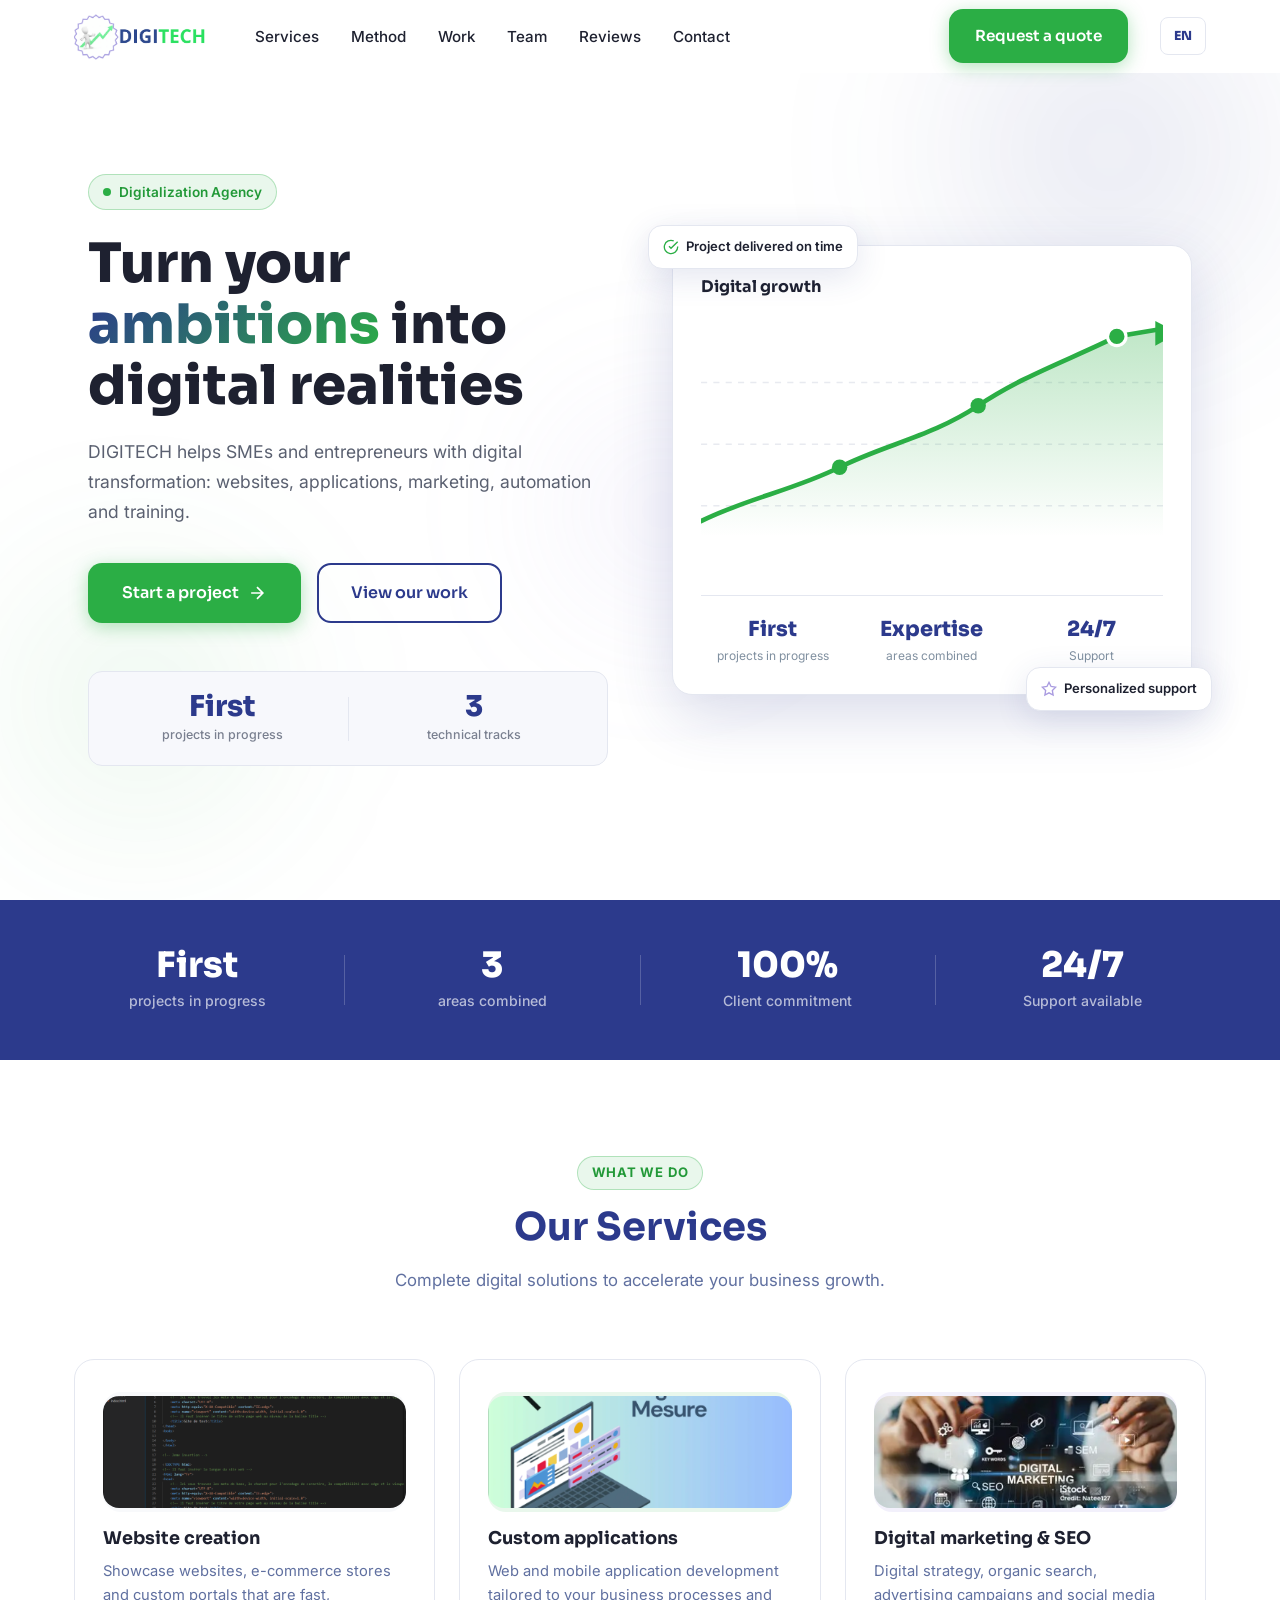
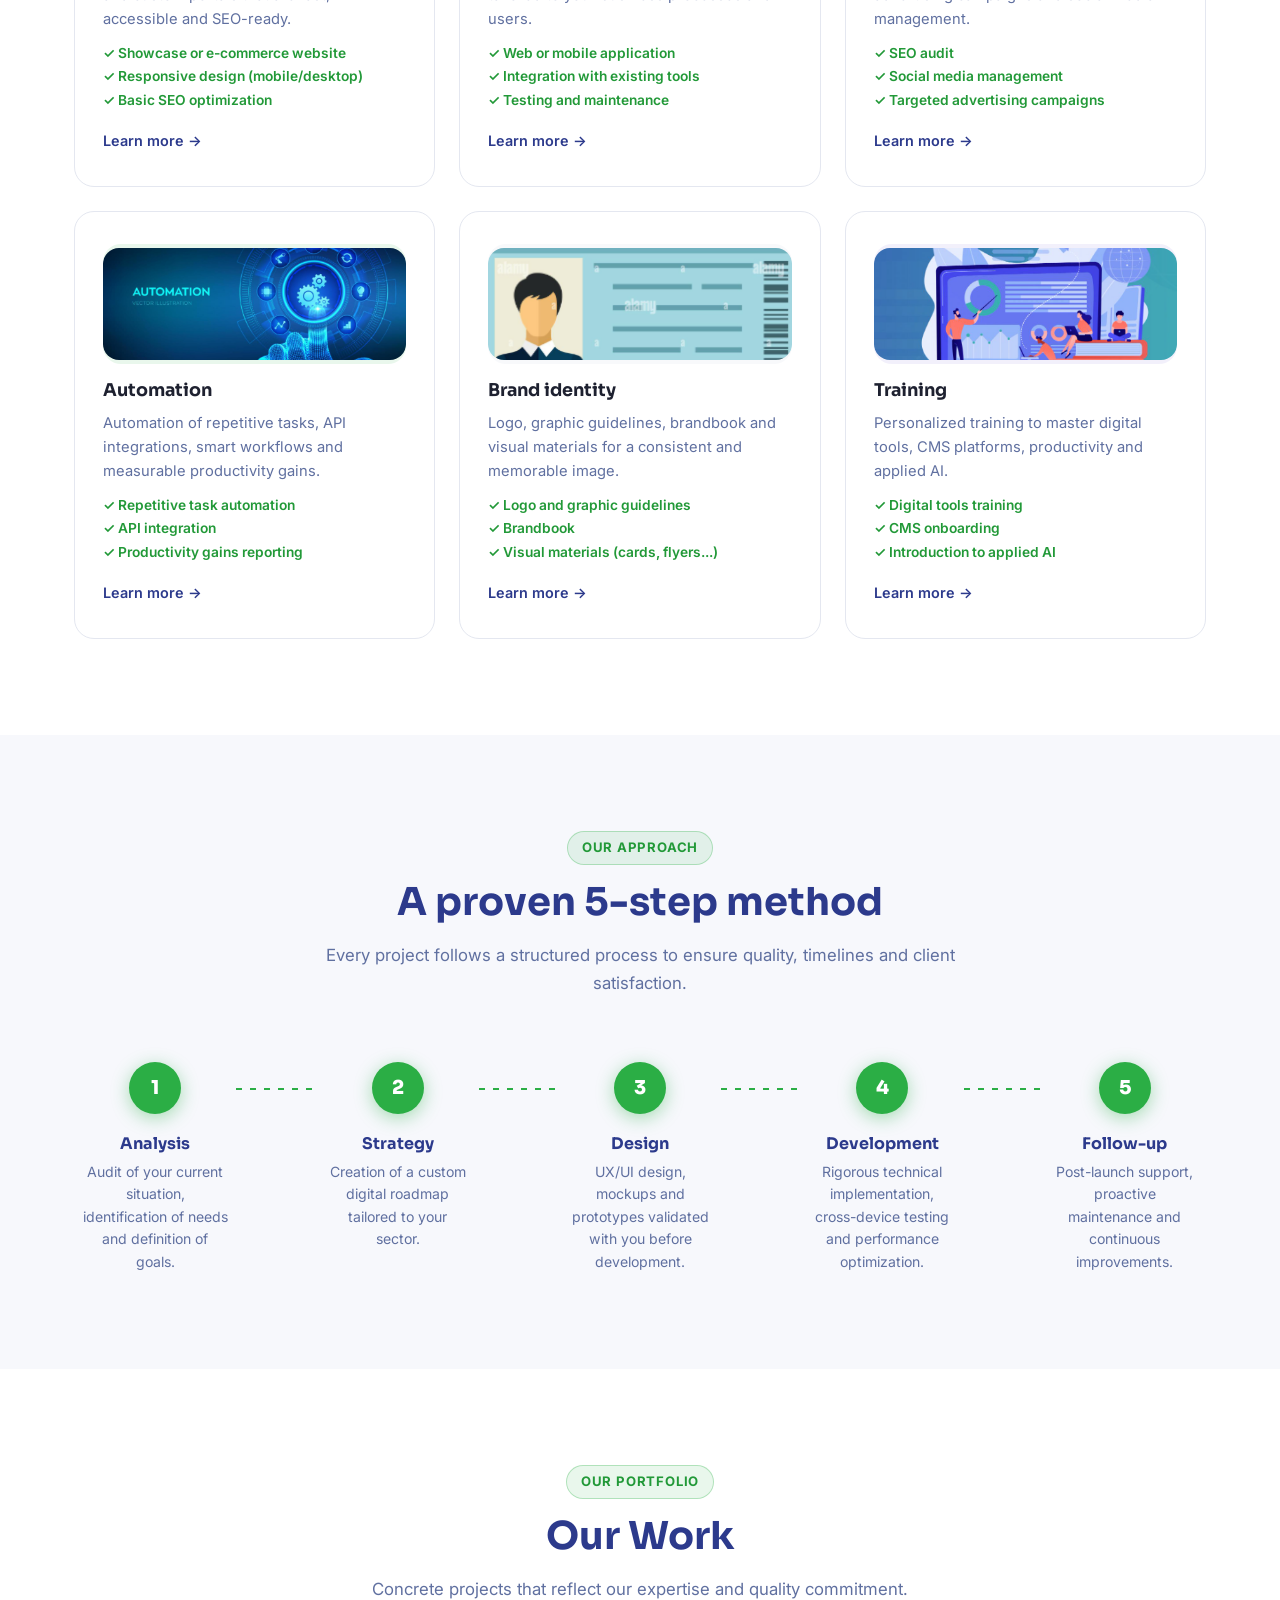
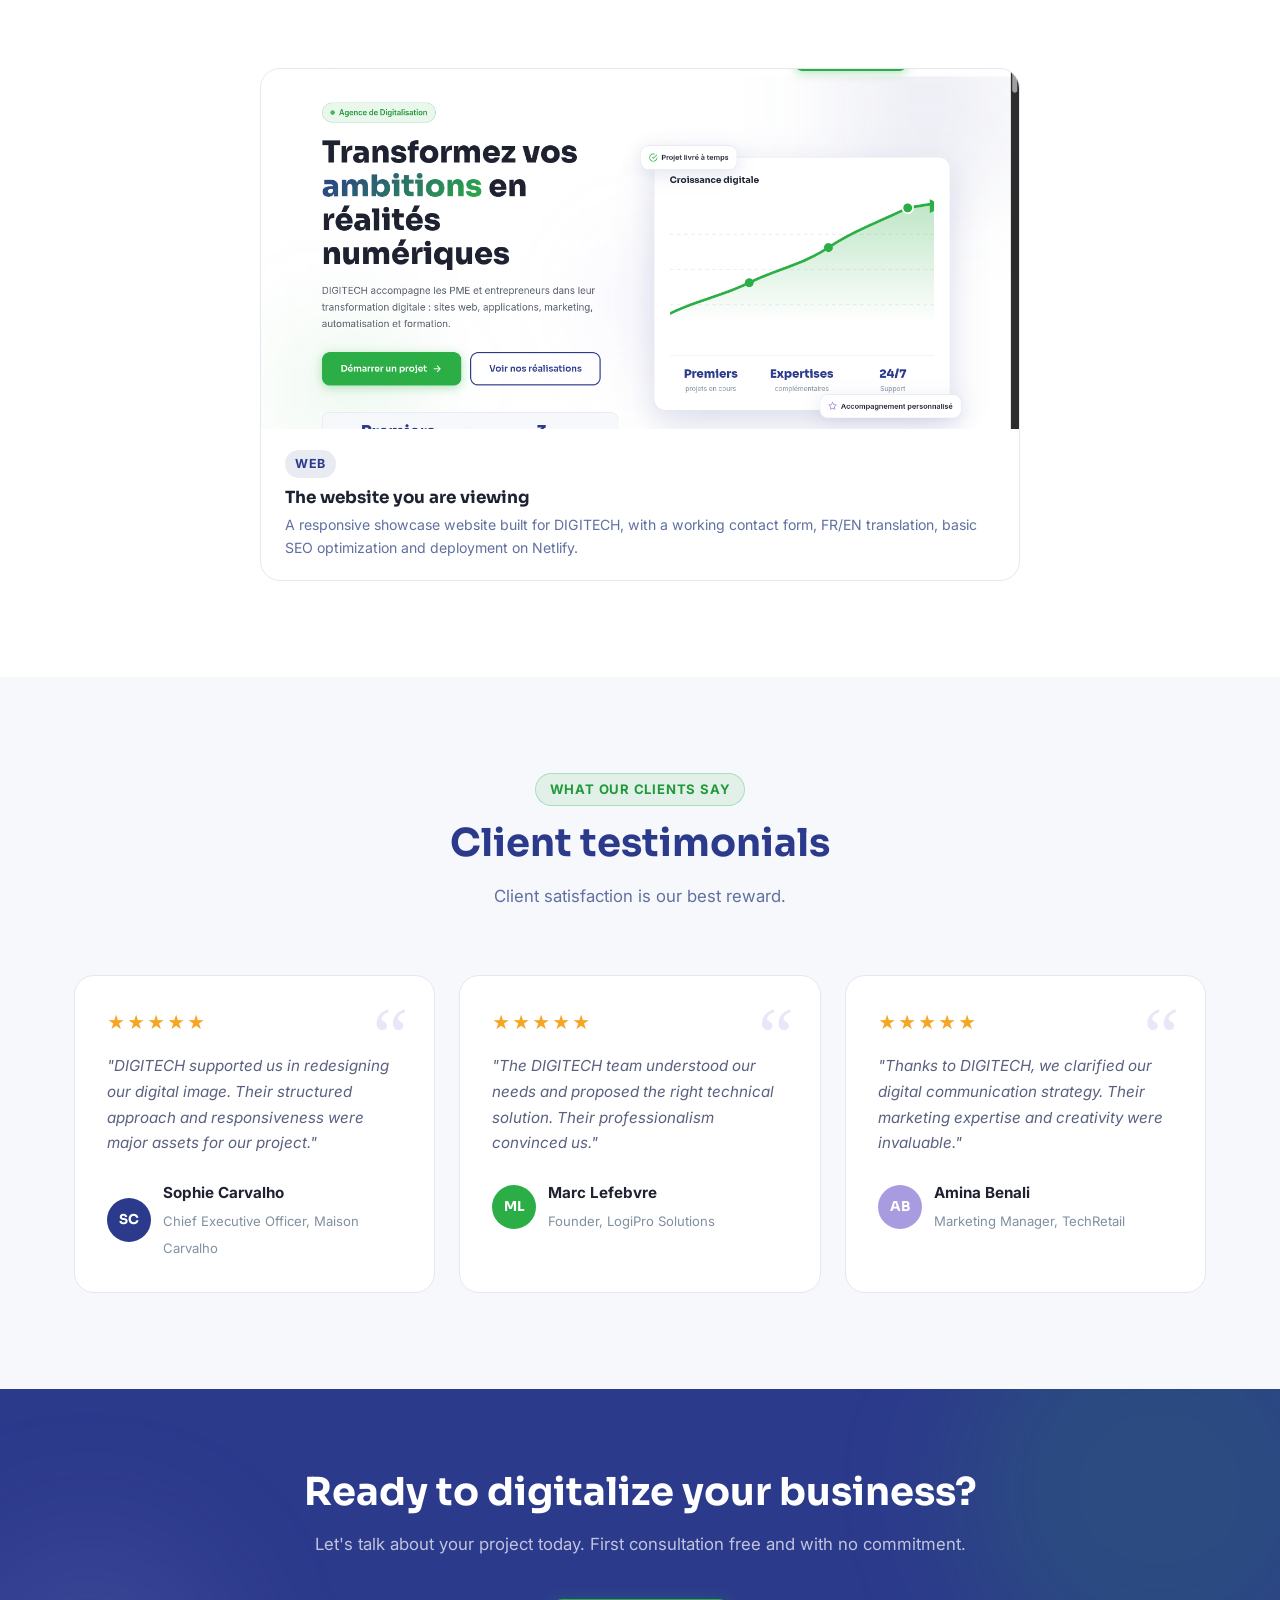
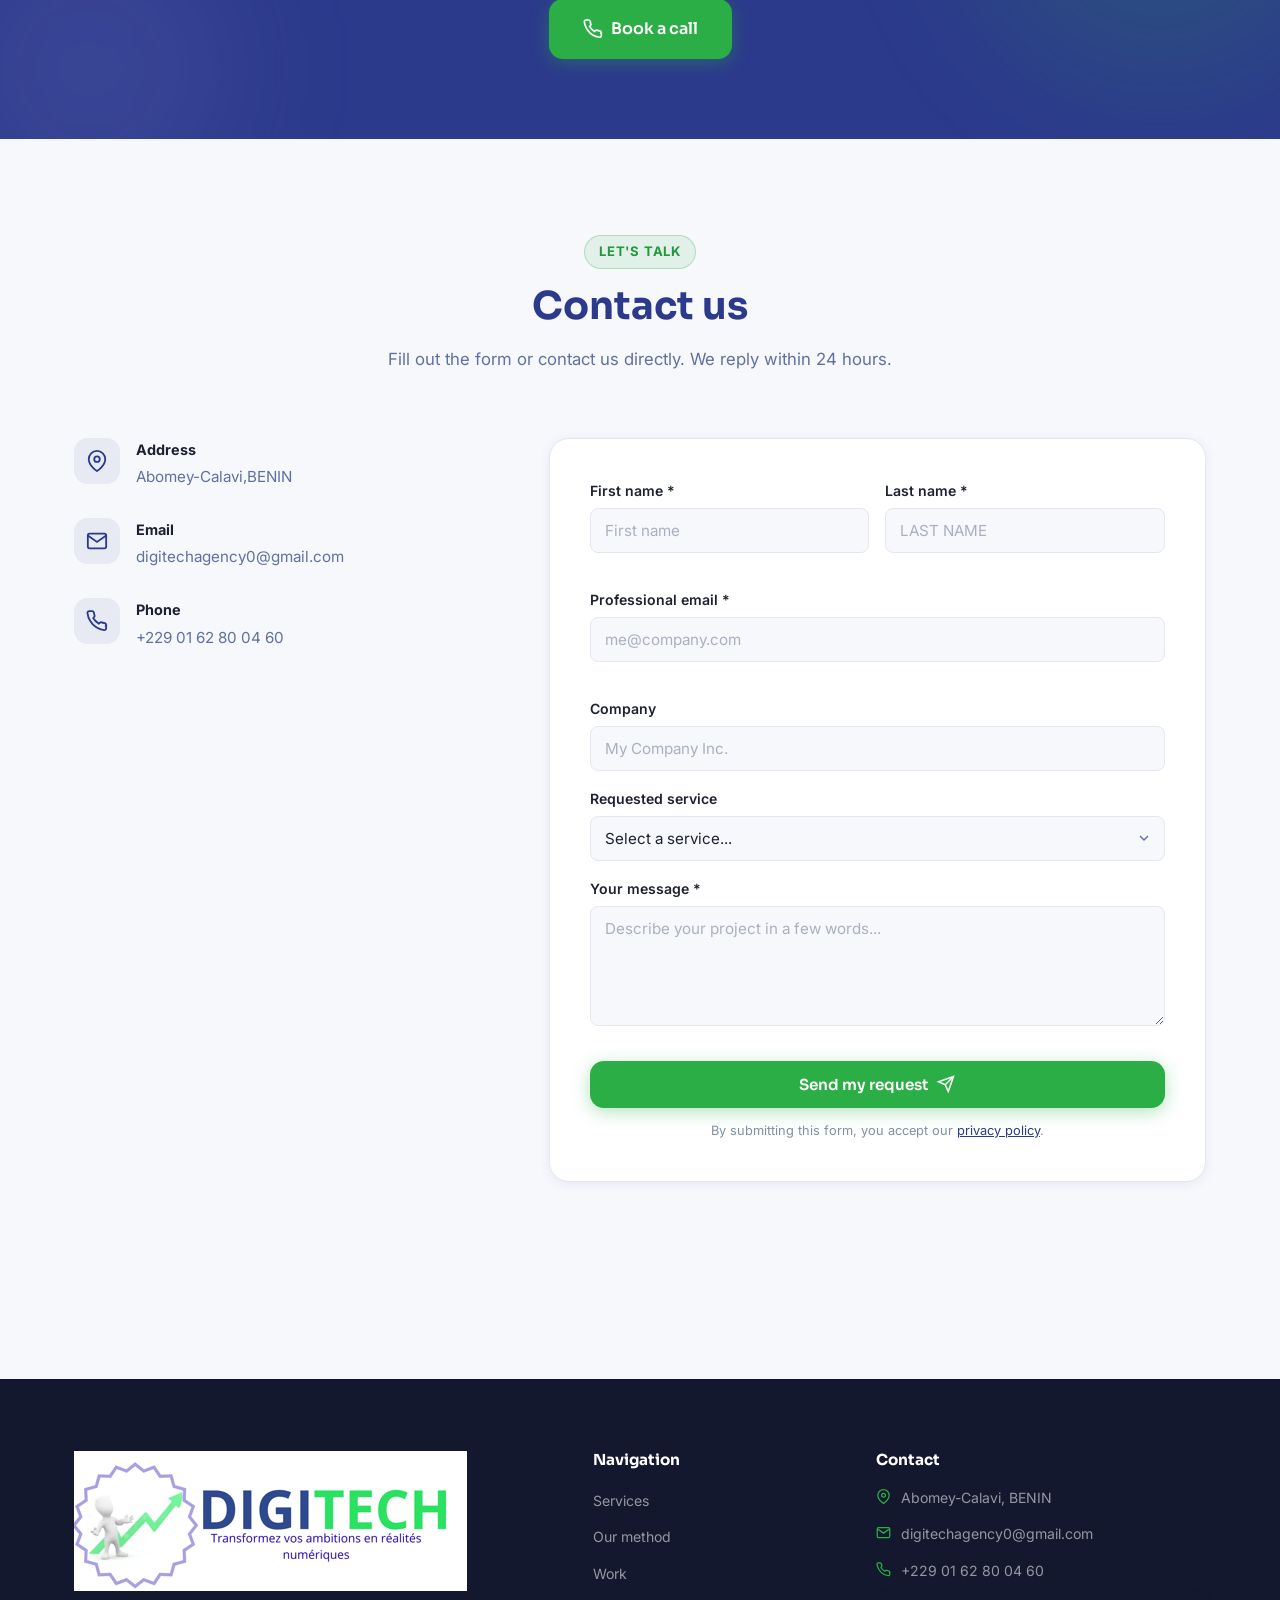
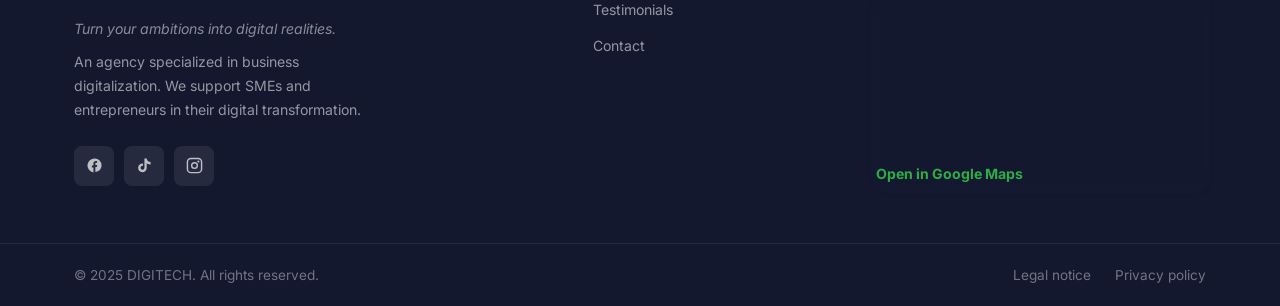
==== commit c7f4a810: "Ajout page 404, traduction FR/EN, page équipe, refonte section réalisations" ====
--- a/index.html
+++ b/index.html
@@ -1,528 +1,1026 @@
-<!DOCTYPE html>
+<!doctype html>
 <html lang="fr">
-<head>
-  <meta charset="UTF-8" />
-  <meta name="viewport" content="width=device-width, initial-scale=1.0" />
-  <title>DIGITECH – Transformez vos ambitions en réalités numériques</title>
-  <meta name="description" content="DIGITECH, agence spécialisée dans la digitalisation des entreprises." />
-  <link rel="preconnect" href="https://fonts.googleapis.com" />
-  <link rel="preconnect" href="https://fonts.gstatic.com" crossorigin />
-  <link href="https://fonts.googleapis.com/css2?family=Sora:wght@400;600;700;800&family=Inter:wght@300;400;500;600&display=swap" rel="stylesheet" />
-  <link rel="icon" href="images/logo-header.png" type="image/png" />
-  <link rel="stylesheet" href="style.css" />
-</head>
-<body>
-
-  <!-- HEADER -->
-  <header id="header" class="header" role="banner">
-    <div class="container header__inner">
-      <a href="#home" class="header__logo" aria-label="DIGITECH – Accueil">
-        <img src="images/logo-header.png" alt="Logo DIGITECH" />
-      </a>
-      <nav class="header__nav" aria-label="Navigation principale">
-        <ul class="nav__list" role="list">
+  <head>
+    <meta charset="UTF-8" />
+    <meta name="viewport" content="width=device-width, initial-scale=1.0" />
+    <meta
+      property="og:title"
+      content="DIGITECH – Transformez vos ambitions en réalités numériques"
+    />
+    <meta
+      property="og:description"
+      content="DIGITECH, agence spécialisée dans la digitalisation des entreprises."
+    />
+    <meta
+      property="og:image"
+      content="https://digitechagence.netlify.app/images/logo-header.png"
+    />
+    <meta property="og:url" content="https://digitechagence.netlify.app/" />
+    <meta property="og:type" content="website" />
+    <title>DIGITECH – Transformez vos ambitions en réalités numériques</title>
+    <meta
+      name="description"
+      content="DIGITECH, agence spécialisée dans la digitalisation des entreprises."
+    />
+    <link rel="canonical" href="https://digitechagence.netlify.app/" />
+    <link rel="preconnect" href="https://fonts.googleapis.com" />
+    <link rel="preconnect" href="https://fonts.gstatic.com" crossorigin />
+    <link
+      href="https://fonts.googleapis.com/css2?family=Sora:wght@400;600;700;800&family=Inter:wght@300;400;500;600&display=swap"
+      rel="stylesheet"
+    />
+    <link rel="icon" href="images/logo-header.png" type="image/png" />
+    <link rel="stylesheet" href="style.css" />
+  </head>
+  <body>
+    <!-- HEADER -->
+    <header id="header" class="header" role="banner">
+      <div class="container header__inner">
+        <a href="#home" class="header__logo" aria-label="DIGITECH – Accueil">
+          <img src="images/logo-header.png" alt="Logo DIGITECH" />
+        </a>
+        <nav class="header__nav" aria-label="Navigation principale">
+          <ul class="nav__list" role="list">
+            <li><a href="#services" class="nav__link">Services</a></li>
+            <li><a href="#methode" class="nav__link">Méthode</a></li>
+            <li><a href="#realisations" class="nav__link">Réalisations</a></li>
+            <li><a href="equipe.html" class="nav__link">Équipe</a></li>
+            <li><a href="#avis" class="nav__link">Avis</a></li>
+            <li><a href="#contact" class="nav__link">Contact</a></li>
+          </ul>
+        </nav>
+        <a href="#contact" class="btn btn--green header__cta" id="header-cta"
+          >Demander un devis</a
+        >
+        <button class="lang-toggle" type="button" data-lang-toggle>FR</button>
+        <button
+          class="hamburger"
+          id="hamburger"
+          aria-label="Menu"
+          aria-expanded="false"
+        >
+          <span></span><span></span><span></span>
+        </button>
+      </div>
+      <div class="mobile-menu" id="mobile-menu">
+        <ul>
           <li><a href="#services" class="nav__link">Services</a></li>
           <li><a href="#methode" class="nav__link">Méthode</a></li>
           <li><a href="#realisations" class="nav__link">Réalisations</a></li>
+          <li><a href="equipe.html" class="nav__link">Équipe</a></li>
           <li><a href="#avis" class="nav__link">Avis</a></li>
           <li><a href="#contact" class="nav__link">Contact</a></li>
+          <li>
+            <a href="#contact" class="btn btn--green mobile-menu__cta"
+              >Demander un devis</a
+            >
+          </li>
+          <li>
+            <button class="lang-toggle" type="button" data-lang-toggle>FR</button>
+          </li>
         </ul>
-      </nav>
-      <a href="#contact" class="btn btn--green header__cta" id="header-cta">Demander un devis</a>
-      <button class="hamburger" id="hamburger" aria-label="Menu" aria-expanded="false">
-        <span></span><span></span><span></span>
-      </button>
-    </div>
-    <div class="mobile-menu" id="mobile-menu">
-      <ul>
-        <li><a href="#services" class="nav__link">Services</a></li>
-        <li><a href="#methode" class="nav__link">Méthode</a></li>
-        <li><a href="#realisations" class="nav__link">Réalisations</a></li>
-        <li><a href="#avis" class="nav__link">Avis</a></li>
-        <li><a href="#contact" class="nav__link">Contact</a></li>
-        <li><a href="#contact" class="btn btn--green mobile-menu__cta">Demander un devis</a></li>
-      </ul>
-    </div>
-  </header>
-
-  <main>
-    <!-- ======================================================
+      </div>
+    </header>
+
+    <main>
+      <!-- ======================================================
          HERO
     ====================================================== -->
-    <section class="hero" id="home">
-      <div class="hero__bg" aria-hidden="true">
-        <div class="blob blob--1"></div>
-        <div class="blob blob--2"></div>
-        <div class="blob blob--3"></div>
+      <section class="hero" id="home">
+        <div class="hero__bg" aria-hidden="true">
+          <div class="blob blob--1"></div>
+          <div class="blob blob--2"></div>
+          <div class="blob blob--3"></div>
+        </div>
+        <div class="container hero__inner">
+          <div class="hero__content fade-in">
+            <div class="hero__badge">
+              <span class="badge-dot"></span>
+              Agence de Digitalisation
+            </div>
+            <h1 class="hero__title">
+              Transformez vos<br />
+              <span class="hero__title--accent">ambitions</span> en<br />
+              réalités numériques
+            </h1>
+            <p class="hero__subtitle">
+              DIGITECH accompagne les PME et entrepreneurs dans leur
+              transformation digitale : sites web, applications, marketing,
+              automatisation et formation.
+            </p>
+            <div class="hero__actions">
+              <a
+                href="#contact"
+                class="btn btn--green btn--lg"
+                id="hero-cta-primary"
+              >
+                <span>Démarrer un projet</span>
+                <svg
+                  width="20"
+                  height="20"
+                  viewBox="0 0 24 24"
+                  fill="none"
+                  stroke="currentColor"
+                  stroke-width="2"
+                  aria-hidden="true"
+                >
+                  <path d="M5 12h14M12 5l7 7-7 7" />
+                </svg>
+              </a>
+              <a href="#realisations" class="btn btn--outline-navy btn--lg"
+                >Voir nos réalisations</a
+              >
+            </div>
+            <div class="hero__stats">
+              <div class="hero__stat">
+                <span class="stat__number">Premiers</span>
+                <span class="stat__label">projets en cours</span>
+              </div>
+              <div class="hero__stat-divider"></div>
+              <div class="hero__stat">
+                <span class="stat__number">3</span>
+                <span class="stat__label">filières techniques</span>
+              </div>
+            </div>
+          </div>
+
+          <div class="hero__visual fade-in fade-in--delayed">
+            <div class="growth-card">
+              <div class="growth-card__header">
+                <span class="growth-card__title">Croissance digitale</span>
+              </div>
+              <div class="growth-card__chart">
+                <svg viewBox="0 0 300 160" xmlns="http://www.w3.org/2000/svg">
+                  <line
+                    x1="0"
+                    y1="40"
+                    x2="300"
+                    y2="40"
+                    stroke="#E8EAF0"
+                    stroke-width="1"
+                    stroke-dasharray="4,4"
+                  />
+                  <line
+                    x1="0"
+                    y1="80"
+                    x2="300"
+                    y2="80"
+                    stroke="#E8EAF0"
+                    stroke-width="1"
+                    stroke-dasharray="4,4"
+                  />
+                  <line
+                    x1="0"
+                    y1="120"
+                    x2="300"
+                    y2="120"
+                    stroke="#E8EAF0"
+                    stroke-width="1"
+                    stroke-dasharray="4,4"
+                  />
+                  <path
+                    d="M0,140 L0,130 C30,115 60,110 90,95 C120,80 150,75 180,55 C210,35 240,25 270,10 L300,5 L300,140 Z"
+                    fill="url(#cg1)"
+                    opacity="0.3"
+                  />
+                  <path
+                    d="M0,130 C30,115 60,110 90,95 C120,80 150,75 180,55 C210,35 240,25 270,10 L300,5"
+                    fill="none"
+                    stroke="#2BAE45"
+                    stroke-width="3"
+                    stroke-linecap="round"
+                    class="chart-line"
+                  />
+                  <polygon points="295,0 310,8 295,16" fill="#2BAE45" />
+                  <circle cx="90" cy="95" r="5" fill="#2BAE45" />
+                  <circle cx="180" cy="55" r="5" fill="#2BAE45" />
+                  <circle
+                    cx="270"
+                    cy="10"
+                    r="6"
+                    fill="#2BAE45"
+                    stroke="white"
+                    stroke-width="2"
+                  />
+                  <defs>
+                    <linearGradient id="cg1" x1="0" y1="0" x2="0" y2="1">
+                      <stop offset="0%" stop-color="#2BAE45" />
+                      <stop
+                        offset="100%"
+                        stop-color="#2BAE45"
+                        stop-opacity="0"
+                      />
+                    </linearGradient>
+                  </defs>
+                </svg>
+              </div>
+              <div class="growth-card__footer">
+                <div class="growth-metric">
+                  <span class="growth-metric__val">Premiers</span
+                  ><span class="growth-metric__lab">projets en cours</span>
+                </div>
+                <div class="growth-metric">
+                  <span class="growth-metric__val">Expertises</span
+                  ><span class="growth-metric__lab">complémentaires</span>
+                </div>
+                <div class="growth-metric">
+                  <span class="growth-metric__val">24/7</span
+                  ><span class="growth-metric__lab">Support</span>
+                </div>
+              </div>
+            </div>
+            <div class="float-badge float-badge--1">
+              <svg
+                width="16"
+                height="16"
+                viewBox="0 0 24 24"
+                fill="none"
+                stroke="#2BAE45"
+                stroke-width="2"
+              >
+                <path d="M22 11.08V12a10 10 0 1 1-5.93-9.14" />
+                <polyline points="22 4 12 14.01 9 11.01" />
+              </svg>
+              Projet livré à temps
+            </div>
+            <div class="float-badge float-badge--2">
+              <svg
+                width="16"
+                height="16"
+                viewBox="0 0 24 24"
+                fill="none"
+                stroke="#A99BE0"
+                stroke-width="2"
+              >
+                <polygon
+                  points="12 2 15.09 8.26 22 9.27 17 14.14 18.18 21.02 12 17.77 5.82 21.02 7 14.14 2 9.27 8.91 8.26 12 2"
+                />
+              </svg>
+              Accompagnement personnalisé
+            </div>
+          </div>
+        </div>
+      </section>
+
+      <!-- TRUST BANNER -->
+      <section class="trust-banner" aria-label="Chiffres clés">
+        <div class="container trust-banner__inner">
+          <div class="trust-stat fade-in">
+            <span class="trust-stat__number">Premiers</span
+            ><span class="trust-stat__label">projets en cours</span>
+          </div>
+          <div class="trust-divider"></div>
+          <div class="trust-stat fade-in">
+            <span class="trust-stat__number">3</span
+            ><span class="trust-stat__label">expertises complémentaires</span>
+          </div>
+          <div class="trust-divider"></div>
+          <div class="trust-stat fade-in">
+            <span class="trust-stat__number">100%</span
+            ><span class="trust-stat__label">Engagement client</span>
+          </div>
+          <div class="trust-divider"></div>
+          <div class="trust-stat fade-in">
+            <span class="trust-stat__number">24/7</span
+            ><span class="trust-stat__label">Support disponible</span>
+          </div>
+        </div>
+      </section>
+
+      <!-- SERVICES -->
+      <section class="services section" id="services">
+        <div class="container">
+          <div class="section__header fade-in">
+            <span class="section__tag">Ce que nous faisons</span>
+            <h2 class="section__title">Nos Services</h2>
+            <p class="section__subtitle">
+              Des solutions digitales complètes pour accélérer la croissance de
+              votre entreprise.
+            </p>
+          </div>
+          <div class="services__grid">
+            <article class="service-card fade-in">
+              <div class="service-card__icon">
+                <img
+                  src="images/service-site-web.png"
+                  alt=""
+                />
+              </div>
+              <h3 class="service-card__title">Création de sites web</h3>
+              <p class="service-card__desc">
+                Sites vitrines, e-commerce et portails sur mesure, rapides,
+                accessibles et optimisés pour le SEO.
+              </p>
+              <ul class="service-card__deliverables">
+                <li>✓ Site vitrine ou e-commerce</li>
+                <li>✓ Design responsive (mobile/desktop)</li>
+                <li>✓ Optimisation SEO de base</li>
+              </ul>
+              <a href="#contact" class="service-card__link">En savoir plus →</a>
+            </article>
+            <article class="service-card fade-in">
+              <div class="service-card__icon service-card__icon--green">
+                <img
+                  src="images/service-application.png"
+                  alt=""
+                />
+              </div>
+              <h3 class="service-card__title">Applications sur mesure</h3>
+              <p class="service-card__desc">
+                Développement d'applications web et mobiles adaptées à vos
+                processus métier et à vos utilisateurs.
+              </p>
+              <ul class="service-card__deliverables">
+                <li>✓ Application web ou mobile</li>
+                <li>✓ Intégration à vos outils existants</li>
+                <li>✓ Tests et maintenance</li>
+              </ul>
+              <a href="#contact" class="service-card__link">En savoir plus →</a>
+            </article>
+            <article class="service-card fade-in">
+              <div class="service-card__icon service-card__icon--lavender">
+                <img
+                  src="images/service-marketing.png"
+                  alt=""
+                />
+              </div>
+              <h3 class="service-card__title">Marketing digital & SEO</h3>
+              <p class="service-card__desc">
+                Stratégie digitale, référencement naturel, campagnes
+                publicitaires et gestion des réseaux sociaux.
+              </p>
+              <ul class="service-card__deliverables">
+                <li>✓ Audit SEO</li>
+                <li>✓ Gestion des réseaux sociaux</li>
+                <li>✓ Campagnes publicitaires ciblées</li>
+              </ul>
+              <a href="#contact" class="service-card__link">En savoir plus →</a>
+            </article>
+            <article class="service-card fade-in">
+              <div class="service-card__icon service-card__icon--green">
+                <img
+                  src="images/service-automatisation.png"
+                  alt=""
+                />
+              </div>
+              <h3 class="service-card__title">Automatisation</h3>
+              <p class="service-card__desc">
+                Automatisation des tâches répétitives, intégrations API,
+                workflows intelligents et gains de productivité mesurables.
+              </p>
+              <ul class="service-card__deliverables">
+                <li>✓ Automatisation de tâches répétitives</li>
+                <li>✓ Intégration d'API</li>
+                <li>✓ Reporting de gains de productivité</li>
+              </ul>
+              <a href="#contact" class="service-card__link">En savoir plus →</a>
+            </article>
+            <article class="service-card fade-in">
+              <div class="service-card__icon">
+                <img
+                  src="images/service-identite.png"
+                  alt=""
+                />
+              </div>
+              <h3 class="service-card__title">Identité de marque</h3>
+              <p class="service-card__desc">
+                Logo, charte graphique, brandbook et supports visuels pour une
+                image cohérente et mémorable.
+              </p>
+              <ul class="service-card__deliverables">
+                <li>✓ Logo et charte graphique</li>
+                <li>✓ Brandbook</li>
+                <li>✓ Supports visuels (cartes, flyers...)</li>
+              </ul>
+              <a href="#contact" class="service-card__link">En savoir plus →</a>
+            </article>
+            <article class="service-card fade-in">
+              <div class="service-card__icon service-card__icon--lavender">
+                <img
+                  src="images/service-formation.png"
+                  alt=""
+                />
+              </div>
+              <h3 class="service-card__title">Formation</h3>
+              <p class="service-card__desc">
+                Formations personnalisées pour maîtriser les outils digitaux,
+                les CMS, la productivité et l'IA appliquée.
+              </p>
+              <ul class="service-card__deliverables">
+                <li>✓ Formation aux outils digitaux</li>
+                <li>✓ Prise en main de CMS</li>
+                <li>✓ Initiation à l'IA appliquée</li>
+              </ul>
+              <a href="#contact" class="service-card__link">En savoir plus →</a>
+            </article>
+          </div>
+        </div>
+      </section>
+
+      <!-- MÉTHODE -->
+      <section class="section section--light" id="methode">
+        <div class="container">
+          <div class="section__header fade-in">
+            <span class="section__tag">Notre approche</span>
+            <h2 class="section__title">Une méthode éprouvée en 5 étapes</h2>
+            <p class="section__subtitle">
+              Chaque projet suit un processus structuré pour garantir qualité,
+              délais et satisfaction client.
+            </p>
+          </div>
+          <div class="process__timeline fade-in">
+            <div class="process__step">
+              <div class="process__dot">1</div>
+              <div class="process__content">
+                <h3 class="process__title">Analyse</h3>
+                <p class="process__desc">
+                  Audit de votre situation actuelle, identification des besoins
+                  et définition des objectifs.
+                </p>
+              </div>
+            </div>
+            <div class="process__connector"></div>
+            <div class="process__step">
+              <div class="process__dot">2</div>
+              <div class="process__content">
+                <h3 class="process__title">Stratégie</h3>
+                <p class="process__desc">
+                  Élaboration d'une feuille de route digitale sur mesure adaptée
+                  à votre secteur.
+                </p>
+              </div>
+            </div>
+            <div class="process__connector"></div>
+            <div class="process__step">
+              <div class="process__dot">3</div>
+              <div class="process__content">
+                <h3 class="process__title">Conception</h3>
+                <p class="process__desc">
+                  Design UX/UI, maquettes et prototypes validés avec vous avant
+                  le développement.
+                </p>
+              </div>
+            </div>
+            <div class="process__connector"></div>
+            <div class="process__step">
+              <div class="process__dot">4</div>
+              <div class="process__content">
+                <h3 class="process__title">Développement</h3>
+                <p class="process__desc">
+                  Intégration technique rigoureuse, tests multi-appareils et
+                  optimisation des performances.
+                </p>
+              </div>
+            </div>
+            <div class="process__connector"></div>
+            <div class="process__step">
+              <div class="process__dot">5</div>
+              <div class="process__content">
+                <h3 class="process__title">Suivi</h3>
+                <p class="process__desc">
+                  Accompagnement post-lancement, maintenance proactive et
+                  évolutions continues.
+                </p>
+              </div>
+            </div>
+          </div>
+        </div>
+      </section>
+
+      <!-- RÉALISATIONS -->
+      <section class="section" id="realisations">
+        <div class="container">
+          <div class="section__header fade-in">
+            <span class="section__tag">Notre portfolio</span>
+            <h2 class="section__title">Nos Réalisations</h2>
+            <p class="section__subtitle">
+              Des projets concrets qui reflètent notre expertise et notre
+              engagement qualité.
+            </p>
+          </div>
+          <div class="portfolio__grid portfolio__grid--featured">
+            <article class="portfolio-card fade-in">
+              <a
+                href="https://digitechagence.netlify.app/"
+                class="portfolio-card__link"
+                target="_blank"
+                rel="noopener noreferrer"
+              >
+                <div class="portfolio-card__visual portfolio-card__visual--1">
+                  <img
+                    src="images/capture-digitech.png"
+                    alt="Capture d'écran de la page d'accueil DIGITECH"
+                  />
+                </div>
+                <div class="portfolio-card__info">
+                  <span class="portfolio-card__tag">Web</span>
+                  <h3 class="portfolio-card__title">
+                    Le site que vous consultez
+                  </h3>
+                  <p class="portfolio-card__desc">
+                    Site vitrine responsive réalisé pour DIGITECH, avec
+                    formulaire de contact fonctionnel, traduction FR/EN,
+                    optimisation SEO de base et déploiement sur Netlify.
+                  </p>
+                </div>
+              </a>
+            </article>
+          </div>
+        </div>
+      </section>
+
+      <!-- TÉMOIGNAGES -->
+      <section class="section section--light" id="avis">
+        <div class="container">
+          <div class="section__header fade-in">
+            <span class="section__tag">Ce que disent nos clients</span>
+            <h2 class="section__title">Témoignages clients</h2>
+            <p class="section__subtitle">
+              La satisfaction de nos clients est notre meilleure récompense.
+            </p>
+          </div>
+          <div class="testimonials__grid">
+            <article class="testimonial-card fade-in">
+              <div class="testimonial-card__stars">★★★★★</div>
+              <blockquote class="testimonial-card__quote">
+                "DIGITECH nous a accompagnés dans la refonte de notre image
+                digitale. Leur approche méthodique et leur réactivité ont été
+                des atouts majeurs pour notre projet."
+              </blockquote>
+              <div class="testimonial-card__author">
+                <div class="testimonial-card__avatar">SC</div>
+                <div>
+                  <strong class="testimonial-card__name"
+                    >Sophie Carvalho</strong
+                  >
+                  <span class="testimonial-card__role"
+                    >Directrice Générale, Maison Carvalho</span
+                  >
+                </div>
+              </div>
+            </article>
+            <article class="testimonial-card fade-in">
+              <div class="testimonial-card__stars">★★★★★</div>
+              <blockquote class="testimonial-card__quote">
+                "L'équipe de DIGITECH a su comprendre nos besoins et proposer
+                une solution technique adaptée. Leur professionnalisme nous a
+                convaincus."
+              </blockquote>
+              <div class="testimonial-card__author">
+                <div
+                  class="testimonial-card__avatar testimonial-card__avatar--green"
+                >
+                  ML
+                </div>
+                <div>
+                  <strong class="testimonial-card__name">Marc Lefebvre</strong>
+                  <span class="testimonial-card__role"
+                    >Fondateur, LogiPro Solutions</span
+                  >
+                </div>
+              </div>
+            </article>
+            <article class="testimonial-card fade-in">
+              <div class="testimonial-card__stars">★★★★★</div>
+              <blockquote class="testimonial-card__quote">
+                "Grâce à DIGITECH, nous avons clarifié notre stratégie de
+                communication digitale. Leur expertise en marketing et leur
+                créativité ont été précieuses."
+              </blockquote>
+              <div class="testimonial-card__author">
+                <div
+                  class="testimonial-card__avatar testimonial-card__avatar--lavender"
+                >
+                  AB
+                </div>
+                <div>
+                  <strong class="testimonial-card__name">Amina Benali</strong>
+                  <span class="testimonial-card__role"
+                    >Responsable Marketing, TechRetail</span
+                  >
+                </div>
+              </div>
+            </article>
+          </div>
+        </div>
+      </section>
+
+      <!-- CTA FINAL -->
+      <section class="cta-section">
+        <div class="cta-blob cta-blob--1" aria-hidden="true"></div>
+        <div class="cta-blob cta-blob--2" aria-hidden="true"></div>
+        <div class="container cta-section__inner fade-in">
+          <h2 class="cta-section__title">
+            Prêt à digitaliser votre entreprise ?
+          </h2>
+          <p class="cta-section__subtitle">
+            Parlons de votre projet dès aujourd'hui. Premier échange gratuit et
+            sans engagement.
+          </p>
+          <a
+            href="#contact"
+            class="btn btn--green btn--lg btn--pulse"
+            id="cta-final"
+          >
+            <svg
+              width="20"
+              height="20"
+              viewBox="0 0 24 24"
+              fill="none"
+              stroke="currentColor"
+              stroke-width="2"
+            >
+              <path
+                d="M22 16.92v3a2 2 0 0 1-2.18 2 19.79 19.79 0 0 1-8.63-3.07A19.5 19.5 0 0 1 4.69 12 19.79 19.79 0 0 1 1.61 3.4 2 2 0 0 1 3.6 1.22h3a2 2 0 0 1 2 1.72c.127.96.361 1.903.7 2.81a2 2 0 0 1-.45 2.11L7.91 8.8a16 16 0 0 0 6.09 6.09l.95-.95a2 2 0 0 1 2.11-.45c.907.339 1.85.573 2.81.7A2 2 0 0 1 21.72 16.92z"
+              />
+            </svg>
+            Prenons rendez-vous
+          </a>
+        </div>
+      </section>
+
+      <!-- CONTACT -->
+      <section class="section section--light" id="contact">
+        <div class="container">
+          <div class="section__header fade-in">
+            <span class="section__tag">Parlons-en</span>
+            <h2 class="section__title">Contactez-nous</h2>
+            <p class="section__subtitle">
+              Remplissez le formulaire ou contactez-nous directement. Nous
+              répondons sous 24h.
+            </p>
+          </div>
+          <div class="contact__inner">
+            <div class="contact__info fade-in">
+              <div class="contact-info-item">
+                <div class="contact-info-item__icon">
+                  <svg
+                    width="22"
+                    height="22"
+                    viewBox="0 0 24 24"
+                    fill="none"
+                    stroke="currentColor"
+                    stroke-width="2"
+                  >
+                    <path d="M21 10c0 7-9 13-9 13s-9-6-9-13a9 9 0 0 1 18 0z" />
+                    <circle cx="12" cy="10" r="3" />
+                  </svg>
+                </div>
+                <div>
+                  <strong>Adresse</strong>
+                  <span>Abomey-Calavi,BENIN</span>
+                </div>
+              </div>
+              <div class="contact-info-item">
+                <div class="contact-info-item__icon">
+                  <svg
+                    width="22"
+                    height="22"
+                    viewBox="0 0 24 24"
+                    fill="none"
+                    stroke="currentColor"
+                    stroke-width="2"
+                  >
+                    <path
+                      d="M4 4h16c1.1 0 2 .9 2 2v12c0 1.1-.9 2-2 2H4c-1.1 0-2-.9-2-2V6c0-1.1.9-2 2-2z"
+                    />
+                    <polyline points="22,6 12,13 2,6" />
+                  </svg>
+                </div>
+                <div>
+                  <strong>Email</strong>
+                  <span
+                    ><a href="mailto:digitechagency0@gmail.com"
+                      >digitechagency0@gmail.com</a
+                    ></span
+                  >
+                </div>
+              </div>
+              <div class="contact-info-item">
+                <div class="contact-info-item__icon">
+                  <svg
+                    width="22"
+                    height="22"
+                    viewBox="0 0 24 24"
+                    fill="none"
+                    stroke="currentColor"
+                    stroke-width="2"
+                  >
+                    <path
+                      d="M22 16.92v3a2 2 0 0 1-2.18 2 19.79 19.79 0 0 1-8.63-3.07A19.5 19.5 0 0 1 4.69 12 19.79 19.79 0 0 1 1.61 3.4 2 2 0 0 1 3.6 1.22h3a2 2 0 0 1 2 1.72c.127.96.361 1.903.7 2.81a2 2 0 0 1-.45 2.11L7.91 8.8a16 16 0 0 0 6.09 6.09l.95-.95a2 2 0 0 1 2.11-.45c.907.339 1.85.573 2.81.7A2 2 0 0 1 21.72 16.92z"
+                    />
+                  </svg>
+                </div>
+                <div>
+                  <strong>Téléphone</strong>
+                  <span
+                    ><a href="tel:+2290162800460">+229 01 62 80 04 60</a></span
+                  >
+                </div>
+              </div>
+            </div>
+            <form
+              class="contact__form fade-in"
+              id="contact-form"
+              action="https://formspree.io/f/mwvdjwwq"
+              method="POST"
+              novalidate
+            >
+              <input
+                type="hidden"
+                name="_subject"
+                value="Nouveau message - Site DIGITECH"
+              />
+              <div class="form-row">
+                <div class="form-group">
+                  <label for="firstName">Prénom *</label>
+                  <input
+                    type="text"
+                    id="firstName"
+                    name="prenom"
+                    required
+                    placeholder="Prénoms"
+                  />
+                  <span class="form-error"></span>
+                </div>
+                <div class="form-group">
+                  <label for="lastName">Nom *</label>
+                  <input
+                    type="text"
+                    id="lastName"
+                    name="nom"
+                    required
+                    placeholder="NOM"
+                  />
+                  <span class="form-error"></span>
+                </div>
+              </div>
+              <div class="form-group">
+                <label for="email">Email professionnel *</label>
+                <input
+                  type="email"
+                  id="email"
+                  name="_replyto"
+                  required
+                  placeholder="mon@entreprise.com"
+                />
+                <span class="form-error"></span>
+              </div>
+              <div class="form-group">
+                <label for="company">Entreprise</label>
+                <input
+                  type="text"
+                  id="company"
+                  name="company"
+                  placeholder="Mon Entreprise SAS"
+                />
+              </div>
+              <div class="form-group">
+                <label for="service">Service souhaité</label>
+                <select id="service" name="service">
+                  <option value="">Sélectionner un service…</option>
+                  <option value="web">Création de site web</option>
+                  <option value="app">Application sur mesure</option>
+                  <option value="marketing">Marketing digital & SEO</option>
+                  <option value="automation">Automatisation</option>
+                  <option value="branding">Identité de marque</option>
+                  <option value="formation">Formation</option>
+                </select>
+              </div>
+              <div class="form-group">
+                <label for="message">Votre message *</label>
+                <textarea
+                  id="message"
+                  name="message"
+                  required
+                  rows="4"
+                  placeholder="Décrivez votre projet en quelques mots…"
+                ></textarea>
+                <span class="form-error"></span>
+              </div>
+              <button
+                type="submit"
+                class="btn btn--green btn--full"
+                id="form-submit"
+              >
+                <span id="btn-text">Envoyer ma demande</span>
+                <svg
+                  width="18"
+                  height="18"
+                  viewBox="0 0 24 24"
+                  fill="none"
+                  stroke="currentColor"
+                  stroke-width="2"
+                >
+                  <line x1="22" y1="2" x2="11" y2="13" />
+                  <polygon points="22 2 15 22 11 13 2 9 22 2" />
+                </svg>
+              </button>
+              <p class="form-consent">
+                En soumettant ce formulaire, vous acceptez notre
+                <a href="politique-confidentialite.html"
+                  >politique de confidentialité</a
+                >.
+              </p>
+            </form>
+            <p id="form-status" aria-live="polite"></p>
+          </div>
+        </div>
+      </section>
+    </main>
+
+    <!-- FOOTER -->
+    <footer class="footer">
+      <div class="container footer__inner">
+        <div class="footer__brand">
+          <a href="#home" class="footer__logo">
+            <img src="images/logo-footer.png" alt="Logo DIGITECH"
+          /></a>
+          <p class="footer__tagline">
+            Transformez vos ambitions en réalités numériques.
+          </p>
+          <p class="footer__desc">
+            Agence spécialisée dans la digitalisation des entreprises. Nous
+            accompagnons PME et entrepreneurs dans leur transformation
+            numérique.
+          </p>
+          <div class="footer__socials">
+            <a
+              href="https://web.facebook.com/people/DigiTech-Agence/61591782810848/"
+              class="social-btn"
+              aria-label="Facebook"
+              target="_blank"
+              rel="noopener noreferrer"
+            >
+              <svg
+                width="17"
+                height="17"
+                viewBox="0 0 24 24"
+                fill="currentColor"
+                aria-hidden="true"
+              >
+                <path
+                  d="M22 12a10 10 0 1 0-11.5 9.9v-7h-2.2v-2.9h2.2V9.3c0-2.2 1.3-3.5 3.3-3.5.96 0 1.97.17 1.97.17v2.2h-1.12c-1.1 0-1.44.68-1.44 1.38v1.65h2.48l-.4 2.9h-2.08v7A10 10 0 0 0 22 12z"
+                />
+              </svg>
+            </a>
+            <a
+              href="https://www.tiktok.com/@digitechagence"
+              class="social-btn"
+              aria-label="TikTok"
+              target="_blank"
+              rel="noopener noreferrer"
+            >
+              <svg
+                width="17"
+                height="17"
+                viewBox="0 0 24 24"
+                fill="currentColor"
+                aria-hidden="true"
+              >
+                <path
+                  d="M16.6 5.82a6.28 6.28 0 0 1-1.45-3.62h-3.24v13.01a2.75 2.75 0 1 1-2.05-2.66V9.25a6.08 6.08 0 1 0 5.29 6.02V8.7a9.49 9.49 0 0 0 5.45 1.74V7.2a6.29 6.29 0 0 1-4-1.38z"
+                />
+              </svg>
+            </a>
+            <a
+              href="https://www.instagram.com/agencedigitech/"
+              class="social-btn"
+              aria-label="Instagram"
+              target="_blank"
+              rel="noopener noreferrer"
+            >
+              <svg
+                width="17"
+                height="17"
+                viewBox="0 0 24 24"
+                fill="none"
+                stroke="currentColor"
+                stroke-width="2"
+              >
+                <rect x="2" y="2" width="20" height="20" rx="5" />
+                <circle cx="12" cy="12" r="4" />
+                <circle
+                  cx="17.5"
+                  cy="6.5"
+                  r="1.5"
+                  fill="currentColor"
+                  stroke="none"
+                />
+              </svg>
+            </a>
+          </div>
+        </div>
+        <div class="footer__nav-col">
+          <h3 class="footer__nav-title">Navigation</h3>
+          <ul>
+            <li><a href="#services">Services</a></li>
+            <li><a href="#methode">Notre méthode</a></li>
+            <li><a href="#realisations">Réalisations</a></li>
+            <li><a href="#avis">Témoignages</a></li>
+            <li><a href="#contact">Contact</a></li>
+          </ul>
+        </div>
+        <div class="footer__nav-col">
+          <h3 class="footer__nav-title">Contact</h3>
+          <ul class="footer__contact-list">
+            <li>
+              <svg
+                width="15"
+                height="15"
+                viewBox="0 0 24 24"
+                fill="none"
+                stroke="currentColor"
+                stroke-width="2"
+              >
+                <path d="M21 10c0 7-9 13-9 13s-9-6-9-13a9 9 0 0 1 18 0z" />
+                <circle cx="12" cy="10" r="3" />
+              </svg>
+              Abomey-Calavi, BENIN
+            </li>
+            <li>
+              <svg
+                width="15"
+                height="15"
+                viewBox="0 0 24 24"
+                fill="none"
+                stroke="currentColor"
+                stroke-width="2"
+              >
+                <path
+                  d="M4 4h16c1.1 0 2 .9 2 2v12c0 1.1-.9 2-2 2H4c-1.1 0-2-.9-2-2V6c0-1.1.9-2 2-2z"
+                />
+                <polyline points="22,6 12,13 2,6" />
+              </svg>
+              <a href="mailto:digitechagency0@gmail.com"
+                >digitechagency0@gmail.com</a
+              >
+            </li>
+            <li>
+              <svg
+                width="15"
+                height="15"
+                viewBox="0 0 24 24"
+                fill="none"
+                stroke="currentColor"
+                stroke-width="2"
+              >
+                <path
+                  d="M22 16.92v3a2 2 0 0 1-2.18 2 19.79 19.79 0 0 1-8.63-3.07A19.5 19.5 0 0 1 4.69 12 19.79 19.79 0 0 1 1.61 3.4 2 2 0 0 1 3.6 1.22h3a2 2 0 0 1 2 1.72c.127.96.361 1.903.7 2.81a2 2 0 0 1-.45 2.11L7.91 8.8a16 16 0 0 0 6.09 6.09l.95-.95a2 2 0 0 1 2.11-.45c.907.339 1.85.573 2.81.7A2 2 0 0 1 21.72 16.92z"
+                />
+              </svg>
+              <a href="tel:+2290162800460">+229 01 62 80 04 60</a>
+            </li>
+          </ul>
+          <div class="footer__map">
+            <iframe
+              src="https://www.google.com/maps?q=6.4877087,2.3570847&z=17&output=embed"
+              title="Carte DIGITECH"
+              loading="lazy"
+              referrerpolicy="no-referrer-when-downgrade"
+            ></iframe>
+            <a
+              class="map-link"
+              href="https://www.google.com/maps/search/?api=1&query=6.4877087,2.3570847"
+              target="_blank"
+              rel="noopener noreferrer"
+              >Ouvrir sur Google Maps</a
+            >
+          </div>
+        </div>
       </div>
-      <div class="container hero__inner">
-        <div class="hero__content fade-in">
-          <div class="hero__badge">
-            <span class="badge-dot"></span>
-            Agence de Digitalisation
-          </div>
-          <h1 class="hero__title">
-            Transformez vos<br />
-            <span class="hero__title--accent">ambitions</span> en<br />
-            réalités numériques
-          </h1>
-          <p class="hero__subtitle">
-            DIGITECH accompagne les PME et entrepreneurs dans leur transformation digitale : sites web, applications, marketing, automatisation et formation.
-          </p>
-          <div class="hero__actions">
-            <a href="#contact" class="btn btn--green btn--lg" id="hero-cta-primary">
-              <span>Démarrer un projet</span>
-              <svg width="20" height="20" viewBox="0 0 24 24" fill="none" stroke="currentColor" stroke-width="2" aria-hidden="true"><path d="M5 12h14M12 5l7 7-7 7"/></svg>
-            </a>
-            <a href="#realisations" class="btn btn--outline-navy btn--lg">Voir nos réalisations</a>
-          </div>
-          <div class="hero__stats">
-            <div class="hero__stat">
-              <span class="stat__number" data-target="120">0</span><span class="stat__plus">+</span>
-              <span class="stat__label">Entreprises accompagnées</span>
-            </div>
-            <div class="hero__stat-divider"></div>
-            <div class="hero__stat">
-              <span class="stat__number" data-target="98">0</span><span class="stat__percent">%</span>
-              <span class="stat__label">Taux de satisfaction</span>
-            </div>
-            <div class="hero__stat-divider"></div>
-            <div class="hero__stat">
-              <span class="stat__number" data-target="8">0</span><span class="stat__plus">+</span>
-              <span class="stat__label">Années d'expérience</span>
-            </div>
-          </div>
-        </div>
-
-        <div class="hero__visual fade-in fade-in--delayed">
-          <div class="growth-card">
-            <div class="growth-card__header">
-              <span class="growth-card__title">Croissance digitale</span>
-              <span class="growth-card__badge">+47%</span>
-            </div>
-            <div class="growth-card__chart">
-              <svg viewBox="0 0 300 160" xmlns="http://www.w3.org/2000/svg">
-                <line x1="0" y1="40" x2="300" y2="40" stroke="#E8EAF0" stroke-width="1" stroke-dasharray="4,4"/>
-                <line x1="0" y1="80" x2="300" y2="80" stroke="#E8EAF0" stroke-width="1" stroke-dasharray="4,4"/>
-                <line x1="0" y1="120" x2="300" y2="120" stroke="#E8EAF0" stroke-width="1" stroke-dasharray="4,4"/>
-                <path d="M0,140 L0,130 C30,115 60,110 90,95 C120,80 150,75 180,55 C210,35 240,25 270,10 L300,5 L300,140 Z" fill="url(#cg1)" opacity="0.3"/>
-                <path d="M0,130 C30,115 60,110 90,95 C120,80 150,75 180,55 C210,35 240,25 270,10 L300,5" fill="none" stroke="#2BAE45" stroke-width="3" stroke-linecap="round" class="chart-line"/>
-                <polygon points="295,0 310,8 295,16" fill="#2BAE45"/>
-                <circle cx="90" cy="95" r="5" fill="#2BAE45"/>
-                <circle cx="180" cy="55" r="5" fill="#2BAE45"/>
-                <circle cx="270" cy="10" r="6" fill="#2BAE45" stroke="white" stroke-width="2"/>
-                <defs>
-                  <linearGradient id="cg1" x1="0" y1="0" x2="0" y2="1">
-                    <stop offset="0%" stop-color="#2BAE45"/>
-                    <stop offset="100%" stop-color="#2BAE45" stop-opacity="0"/>
-                  </linearGradient>
-                </defs>
-              </svg>
-            </div>
-            <div class="growth-card__footer">
-              <div class="growth-metric"><span class="growth-metric__val">120+</span><span class="growth-metric__lab">Projets livrés</span></div>
-              <div class="growth-metric"><span class="growth-metric__val">15</span><span class="growth-metric__lab">Secteurs</span></div>
-              <div class="growth-metric"><span class="growth-metric__val">24/7</span><span class="growth-metric__lab">Support</span></div>
-            </div>
-          </div>
-          <div class="float-badge float-badge--1">
-            <svg width="16" height="16" viewBox="0 0 24 24" fill="none" stroke="#2BAE45" stroke-width="2"><path d="M22 11.08V12a10 10 0 1 1-5.93-9.14"/><polyline points="22 4 12 14.01 9 11.01"/></svg>
-            Projet livré à temps
-          </div>
-          <div class="float-badge float-badge--2">
-            <svg width="16" height="16" viewBox="0 0 24 24" fill="none" stroke="#A99BE0" stroke-width="2"><polygon points="12 2 15.09 8.26 22 9.27 17 14.14 18.18 21.02 12 17.77 5.82 21.02 7 14.14 2 9.27 8.91 8.26 12 2"/></svg>
-            98% Satisfaction
+      <div class="footer__bottom">
+        <div class="container footer__bottom-inner">
+          <p>© 2025 DIGITECH. Tous droits réservés.</p>
+          <div class="footer__legal">
+            <a href="mentions-legales.html">Mentions légales</a>
+            <a href="politique-confidentialite.html"
+              >Politique de confidentialité</a
+            >
           </div>
         </div>
       </div>
-    </section>
-
-    <!-- TRUST BANNER -->
-    <section class="trust-banner" aria-label="Chiffres clés">
-      <div class="container trust-banner__inner">
-        <div class="trust-stat fade-in"><span class="trust-stat__number">120+</span><span class="trust-stat__label">Projets réalisés</span></div>
-        <div class="trust-divider"></div>
-        <div class="trust-stat fade-in"><span class="trust-stat__number">15</span><span class="trust-stat__label">Secteurs d'activité</span></div>
-        <div class="trust-divider"></div>
-        <div class="trust-stat fade-in"><span class="trust-stat__number">98%</span><span class="trust-stat__label">Clients satisfaits</span></div>
-        <div class="trust-divider"></div>
-        <div class="trust-stat fade-in"><span class="trust-stat__number">24/7</span><span class="trust-stat__label">Support disponible</span></div>
-      </div>
-    </section>
-
-    <!-- SERVICES -->
-    <section class="services section" id="services">
-      <div class="container">
-        <div class="section__header fade-in">
-          <span class="section__tag">Ce que nous faisons</span>
-          <h2 class="section__title">Nos Services</h2>
-          <p class="section__subtitle">Des solutions digitales complètes pour accélérer la croissance de votre entreprise.</p>
-        </div>
-        <div class="services__grid">
-          <article class="service-card fade-in">
-            <div class="service-card__icon">
-              <img src="images/service-site-web.png" alt="Création de sites web" />
-            </div>
-            <h3 class="service-card__title">Création de sites web</h3>
-            <p class="service-card__desc">Sites vitrines, e-commerce et portails sur mesure, rapides, accessibles et optimisés pour le SEO.</p>
-            <a href="#contact" class="service-card__link">En savoir plus →</a>
-          </article>
-          <article class="service-card fade-in">
-            <div class="service-card__icon service-card__icon--green">
-              <img src="images/service-application.png" alt="Applications sur mesure" />
-            </div>
-            <h3 class="service-card__title">Applications sur mesure</h3>
-            <p class="service-card__desc">Développement d'applications web et mobiles adaptées à vos processus métier et à vos utilisateurs.</p>
-            <a href="#contact" class="service-card__link">En savoir plus →</a>
-          </article>
-          <article class="service-card fade-in">
-            <div class="service-card__icon service-card__icon--lavender">
-              <img src="images/service-marketing.png" alt="Marketing digital & SEO" />
-            </div>
-            <h3 class="service-card__title">Marketing digital & SEO</h3>
-            <p class="service-card__desc">Stratégie digitale, référencement naturel, campagnes publicitaires et gestion des réseaux sociaux.</p>
-            <a href="#contact" class="service-card__link">En savoir plus →</a>
-          </article>
-          <article class="service-card fade-in">
-            <div class="service-card__icon service-card__icon--green">
-              <img src="images/service-automatisation.png" alt="Automatisation" />
-            </div>
-            <h3 class="service-card__title">Automatisation</h3>
-            <p class="service-card__desc">Automatisation des tâches répétitives, intégrations API, workflows intelligents et gains de productivité mesurables.</p>
-            <a href="#contact" class="service-card__link">En savoir plus →</a>
-          </article>
-          <article class="service-card fade-in">
-            <div class="service-card__icon">
-              <img src="images/service-identite.png" alt="Identité de marque" />
-            </div>
-            <h3 class="service-card__title">Identité de marque</h3>
-            <p class="service-card__desc">Logo, charte graphique, brandbook et supports visuels pour une image cohérente et mémorable.</p>
-            <a href="#contact" class="service-card__link">En savoir plus →</a>
-          </article>
-          <article class="service-card fade-in">
-            <div class="service-card__icon service-card__icon--lavender">
-              <img src="images/service-formation.png" alt="Formation" />
-            </div>
-            <h3 class="service-card__title">Formation</h3>
-            <p class="service-card__desc">Formations personnalisées pour maîtriser les outils digitaux, les CMS, la productivité et l'IA appliquée.</p>
-            <a href="#contact" class="service-card__link">En savoir plus →</a>
-          </article>
-        </div>
-      </div>
-    </section>
-
-    <!-- MÉTHODE -->
-    <section class="section section--light" id="methode">
-      <div class="container">
-        <div class="section__header fade-in">
-          <span class="section__tag">Notre approche</span>
-          <h2 class="section__title">Une méthode éprouvée en 5 étapes</h2>
-          <p class="section__subtitle">Chaque projet suit un processus structuré pour garantir qualité, délais et satisfaction client.</p>
-        </div>
-        <div class="process__timeline fade-in">
-          <div class="process__step">
-            <div class="process__dot">1</div>
-            <div class="process__content">
-              <h3 class="process__title">Analyse</h3>
-              <p class="process__desc">Audit de votre situation actuelle, identification des besoins et définition des objectifs.</p>
-            </div>
-          </div>
-          <div class="process__connector"></div>
-          <div class="process__step">
-            <div class="process__dot">2</div>
-            <div class="process__content">
-              <h3 class="process__title">Stratégie</h3>
-              <p class="process__desc">Élaboration d'une feuille de route digitale sur mesure adaptée à votre secteur.</p>
-            </div>
-          </div>
-          <div class="process__connector"></div>
-          <div class="process__step">
-            <div class="process__dot">3</div>
-            <div class="process__content">
-              <h3 class="process__title">Conception</h3>
-              <p class="process__desc">Design UX/UI, maquettes et prototypes validés avec vous avant le développement.</p>
-            </div>
-          </div>
-          <div class="process__connector"></div>
-          <div class="process__step">
-            <div class="process__dot">4</div>
-            <div class="process__content">
-              <h3 class="process__title">Développement</h3>
-              <p class="process__desc">Intégration technique rigoureuse, tests multi-appareils et optimisation des performances.</p>
-            </div>
-          </div>
-          <div class="process__connector"></div>
-          <div class="process__step">
-            <div class="process__dot">5</div>
-            <div class="process__content">
-              <h3 class="process__title">Suivi</h3>
-              <p class="process__desc">Accompagnement post-lancement, maintenance proactive et évolutions continues.</p>
-            </div>
-          </div>
-        </div>
-      </div>
-    </section>
-
-    <!-- RÉALISATIONS -->
-    <section class="section" id="realisations">
-      <div class="container">
-        <div class="section__header fade-in">
-          <span class="section__tag">Notre portfolio</span>
-          <h2 class="section__title">Nos Réalisations</h2>
-          <p class="section__subtitle">Des projets concrets qui reflètent notre expertise et notre engagement qualité.</p>
-        </div>
-        <div class="portfolio__grid">
-          <article class="portfolio-card fade-in">
-            <div class="portfolio-card__visual portfolio-card__visual--1">
-              <img src="images/realisation-ecommerce.png" alt="Refonte site e-commerce" />
-            </div>
-            <div class="portfolio-card__info">
-              <span class="portfolio-card__tag">Web</span>
-              <h3 class="portfolio-card__title">Refonte site e-commerce</h3>
-              <p class="portfolio-card__desc">Refonte complète d'une boutique en ligne avec +65% de taux de conversion.</p>
-            </div>
-          </article>
-          <article class="portfolio-card fade-in">
-            <div class="portfolio-card__visual portfolio-card__visual--2">
-              <img src="images/realisation-rh.png" alt="Application de gestion RH" />
-            </div>
-            <div class="portfolio-card__info">
-              <span class="portfolio-card__tag portfolio-card__tag--app">App</span>
-              <h3 class="portfolio-card__title">Application de gestion RH</h3>
-              <p class="portfolio-card__desc">Solution SaaS sur mesure pour 200 utilisateurs, gain de 30% de productivité.</p>
-            </div>
-          </article>
-          <article class="portfolio-card fade-in">
-            <div class="portfolio-card__visual portfolio-card__visual--3">
-              <img src="images/realisation-identite-visuelle.png" alt="Identité visuelle complète" />
-            </div>
-            <div class="portfolio-card__info">
-              <span class="portfolio-card__tag portfolio-card__tag--branding">Branding</span>
-              <h3 class="portfolio-card__title">Identité visuelle complète</h3>
-              <p class="portfolio-card__desc">Logo, charte graphique et brandbook pour une startup fintech en pleine expansion.</p>
-            </div>
-          </article>
-        </div>
-      </div>
-    </section>
-
-    <!-- TÉMOIGNAGES -->
-    <section class="section section--light" id="avis">
-      <div class="container">
-        <div class="section__header fade-in">
-          <span class="section__tag">Ce que disent nos clients</span>
-          <h2 class="section__title">Témoignages clients</h2>
-          <p class="section__subtitle">La satisfaction de nos clients est notre meilleure récompense.</p>
-        </div>
-        <div class="testimonials__grid">
-          <article class="testimonial-card fade-in">
-            <div class="testimonial-card__stars">★★★★★</div>
-            <blockquote class="testimonial-card__quote">"DIGITECH a transformé notre présence en ligne en seulement 6 semaines. Notre chiffre d'affaires en ligne a augmenté de 85% dès le premier trimestre. Une équipe réactive et vraiment à l'écoute."</blockquote>
-            <div class="testimonial-card__author">
-              <div class="testimonial-card__avatar">SC</div>
-              <div>
-                <strong class="testimonial-card__name">Sophie Carvalho</strong>
-                <span class="testimonial-card__role">Directrice Générale, Maison Carvalho</span>
-              </div>
-            </div>
-          </article>
-          <article class="testimonial-card fade-in">
-            <div class="testimonial-card__stars">★★★★★</div>
-            <blockquote class="testimonial-card__quote">"L'application sur mesure développée par DIGITECH a révolutionné notre gestion interne. Les délais ont été respectés, la qualité est au rendez-vous. Je recommande vivement."</blockquote>
-            <div class="testimonial-card__author">
-              <div class="testimonial-card__avatar testimonial-card__avatar--green">ML</div>
-              <div>
-                <strong class="testimonial-card__name">Marc Lefebvre</strong>
-                <span class="testimonial-card__role">Fondateur, LogiPro Solutions</span>
-              </div>
-            </div>
-          </article>
-          <article class="testimonial-card fade-in">
-            <div class="testimonial-card__stars">★★★★★</div>
-            <blockquote class="testimonial-card__quote">"Notre stratégie SEO et marketing digital a été entièrement repensée par DIGITECH. Résultat : +200% de trafic organique en 4 mois. Un partenaire de confiance pour le long terme."</blockquote>
-            <div class="testimonial-card__author">
-              <div class="testimonial-card__avatar testimonial-card__avatar--lavender">AB</div>
-              <div>
-                <strong class="testimonial-card__name">Amina Benali</strong>
-                <span class="testimonial-card__role">Responsable Marketing, TechRetail</span>
-              </div>
-            </div>
-          </article>
-        </div>
-      </div>
-    </section>
-
-    <!-- CTA FINAL -->
-    <section class="cta-section">
-      <div class="cta-blob cta-blob--1" aria-hidden="true"></div>
-      <div class="cta-blob cta-blob--2" aria-hidden="true"></div>
-      <div class="container cta-section__inner fade-in">
-        <h2 class="cta-section__title">Prêt à digitaliser votre entreprise ?</h2>
-        <p class="cta-section__subtitle">Parlons de votre projet dès aujourd'hui. Premier échange gratuit et sans engagement.</p>
-        <a href="#contact" class="btn btn--green btn--lg btn--pulse" id="cta-final">
-          <svg width="20" height="20" viewBox="0 0 24 24" fill="none" stroke="currentColor" stroke-width="2"><path d="M22 16.92v3a2 2 0 0 1-2.18 2 19.79 19.79 0 0 1-8.63-3.07A19.5 19.5 0 0 1 4.69 12 19.79 19.79 0 0 1 1.61 3.4 2 2 0 0 1 3.6 1.22h3a2 2 0 0 1 2 1.72c.127.96.361 1.903.7 2.81a2 2 0 0 1-.45 2.11L7.91 8.8a16 16 0 0 0 6.09 6.09l.95-.95a2 2 0 0 1 2.11-.45c.907.339 1.85.573 2.81.7A2 2 0 0 1 21.72 16.92z"/></svg>
-          Prenons rendez-vous
-        </a>
-      </div>
-    </section>
-
-    <!-- CONTACT -->
-    <section class="section section--light" id="contact">
-      <div class="container">
-        <div class="section__header fade-in">
-          <span class="section__tag">Parlons-en</span>
-          <h2 class="section__title">Contactez-nous</h2>
-          <p class="section__subtitle">Remplissez le formulaire ou contactez-nous directement. Nous répondons sous 24h.</p>
-        </div>
-        <div class="contact__inner">
-          <div class="contact__info fade-in">
-            <div class="contact-info-item">
-              <div class="contact-info-item__icon">
-                <svg width="22" height="22" viewBox="0 0 24 24" fill="none" stroke="currentColor" stroke-width="2"><path d="M21 10c0 7-9 13-9 13s-9-6-9-13a9 9 0 0 1 18 0z"/><circle cx="12" cy="10" r="3"/></svg>
-              </div>
-              <div>
-                <strong>Adresse</strong>
-                <span>Abomey-Calavi,BENIN</span>
-              </div>
-            </div>
-            <div class="contact-info-item">
-              <div class="contact-info-item__icon">
-                <svg width="22" height="22" viewBox="0 0 24 24" fill="none" stroke="currentColor" stroke-width="2"><path d="M4 4h16c1.1 0 2 .9 2 2v12c0 1.1-.9 2-2 2H4c-1.1 0-2-.9-2-2V6c0-1.1.9-2 2-2z"/><polyline points="22,6 12,13 2,6"/></svg>
-              </div>
-              <div>
-                <strong>Email</strong>
-                <span><a href="mailto:digitechagency0@gmail.com">digitechagency0@gmail.com</a></span>
-              </div>
-            </div>
-            <div class="contact-info-item">
-              <div class="contact-info-item__icon">
-                <svg width="22" height="22" viewBox="0 0 24 24" fill="none" stroke="currentColor" stroke-width="2"><path d="M22 16.92v3a2 2 0 0 1-2.18 2 19.79 19.79 0 0 1-8.63-3.07A19.5 19.5 0 0 1 4.69 12 19.79 19.79 0 0 1 1.61 3.4 2 2 0 0 1 3.6 1.22h3a2 2 0 0 1 2 1.72c.127.96.361 1.903.7 2.81a2 2 0 0 1-.45 2.11L7.91 8.8a16 16 0 0 0 6.09 6.09l.95-.95a2 2 0 0 1 2.11-.45c.907.339 1.85.573 2.81.7A2 2 0 0 1 21.72 16.92z"/></svg>
-              </div>
-              <div>
-                <strong>Téléphone</strong>
-                <span><a href="tel:+2290162800460">+229 01 62 80 04 60</a></span>
-              </div>
-            </div>
-          </div>
-          <form class="contact__form fade-in" id="contact-form" action="https://formspree.io/f/mwvdjwwq" method="POST" novalidate>
-            <input type="hidden" name="_subject" value="Nouveau message - Site DIGITECH" />
-            <div class="form-row">
-              <div class="form-group">
-                <label for="firstName">Prénom *</label>
-                <input type="text" id="firstName" name="prenom" required placeholder="Prénoms" />
-                <span class="form-error"></span>
-              </div>
-              <div class="form-group">
-                <label for="lastName">Nom *</label>
-                <input type="text" id="lastName" name="nom" required placeholder="NOM" />
-                <span class="form-error"></span>
-              </div>
-            </div>
-            <div class="form-group">
-              <label for="email">Email professionnel *</label>
-              <input type="email" id="email" name="_replyto" required placeholder="mon@entreprise.com" />
-              <span class="form-error"></span>
-            </div>
-            <div class="form-group">
-              <label for="company">Entreprise</label>
-              <input type="text" id="company" name="company" placeholder="Mon Entreprise SAS" />
-            </div>
-            <div class="form-group">
-              <label for="service">Service souhaité</label>
-              <select id="service" name="service">
-                <option value="">Sélectionner un service…</option>
-                <option value="web">Création de site web</option>
-                <option value="app">Application sur mesure</option>
-                <option value="marketing">Marketing digital & SEO</option>
-                <option value="automation">Automatisation</option>
-                <option value="branding">Identité de marque</option>
-                <option value="formation">Formation</option>
-              </select>
-            </div>
-            <div class="form-group">
-              <label for="message">Votre message *</label>
-              <textarea id="message" name="message" required rows="4" placeholder="Décrivez votre projet en quelques mots…"></textarea>
-              <span class="form-error"></span>
-            </div>
-            <button type="submit" class="btn btn--green btn--full" id="form-submit">
-              <span id="btn-text">Envoyer ma demande</span>
-              <svg width="18" height="18" viewBox="0 0 24 24" fill="none" stroke="currentColor" stroke-width="2"><line x1="22" y1="2" x2="11" y2="13"/><polygon points="22 2 15 22 11 13 2 9 22 2"/></svg>
-            </button>
-            <p class="form-consent">En soumettant ce formulaire, vous acceptez notre <a href="politique-confidentialite.html">politique de confidentialité</a>.</p>
-          </form>
-          <p id="form-status" aria-live="polite"></p>
-        </div>
-      </div>
-    </section>
-  </main>
-
-  <!-- FOOTER -->
-  <footer class="footer">
-    <div class="container footer__inner">
-      <div class="footer__brand">
-        <a href="#home" class="footer__logo">
-        <img src="images/logo-footer.png" alt="Logo DIGITECH" /></a>
-        <p class="footer__tagline">Transformez vos ambitions en réalités numériques.</p>
-        <p class="footer__desc">Agence spécialisée dans la digitalisation des entreprises. Nous accompagnons PME et entrepreneurs dans leur transformation numérique.</p>
-        <div class="footer__socials">
-          <a href="https://facebook.com" class="social-btn" aria-label="Facebook" target="_blank" rel="noopener noreferrer">
-            <svg width="17" height="17" viewBox="0 0 24 24" fill="currentColor" aria-hidden="true"><path d="M22 12a10 10 0 1 0-11.5 9.9v-7h-2.2v-2.9h2.2V9.3c0-2.2 1.3-3.5 3.3-3.5.96 0 1.97.17 1.97.17v2.2h-1.12c-1.1 0-1.44.68-1.44 1.38v1.65h2.48l-.4 2.9h-2.08v7A10 10 0 0 0 22 12z"/></svg>
-          </a>
-          <a href="https://tiktok.com" class="social-btn" aria-label="TikTok" target="_blank" rel="noopener noreferrer">
-            <svg width="17" height="17" viewBox="0 0 24 24" fill="currentColor" aria-hidden="true"><path d="M16.6 5.82a6.28 6.28 0 0 1-1.45-3.62h-3.24v13.01a2.75 2.75 0 1 1-2.05-2.66V9.25a6.08 6.08 0 1 0 5.29 6.02V8.7a9.49 9.49 0 0 0 5.45 1.74V7.2a6.29 6.29 0 0 1-4-1.38z"/></svg>
-          </a>
-          <a href="https://instagram.com" class="social-btn" aria-label="Instagram" target="_blank" rel="noopener noreferrer">
-            <svg width="17" height="17" viewBox="0 0 24 24" fill="none" stroke="currentColor" stroke-width="2"><rect x="2" y="2" width="20" height="20" rx="5"/><circle cx="12" cy="12" r="4"/><circle cx="17.5" cy="6.5" r="1.5" fill="currentColor" stroke="none"/></svg>
-          </a>
-        </div>
-      </div>
-      <div class="footer__nav-col">
-        <h3 class="footer__nav-title">Navigation</h3>
-        <ul>
-          <li><a href="#services">Services</a></li>
-          <li><a href="#methode">Notre méthode</a></li>
-          <li><a href="#realisations">Réalisations</a></li>
-          <li><a href="#avis">Témoignages</a></li>
-          <li><a href="#contact">Contact</a></li>
-        </ul>
-      </div>
-      <div class="footer__nav-col">
-        <h3 class="footer__nav-title">Contact</h3>
-        <ul class="footer__contact-list">
-          <li>
-            <svg width="15" height="15" viewBox="0 0 24 24" fill="none" stroke="currentColor" stroke-width="2"><path d="M21 10c0 7-9 13-9 13s-9-6-9-13a9 9 0 0 1 18 0z"/><circle cx="12" cy="10" r="3"/></svg>
-            Abomey-Calavi, BENIN
-          </li>
-          <li>
-            <svg width="15" height="15" viewBox="0 0 24 24" fill="none" stroke="currentColor" stroke-width="2"><path d="M4 4h16c1.1 0 2 .9 2 2v12c0 1.1-.9 2-2 2H4c-1.1 0-2-.9-2-2V6c0-1.1.9-2 2-2z"/><polyline points="22,6 12,13 2,6"/></svg>
-            <a href="mailto:digitechagency0@gmail.com">digitechagency0@gmail.com</a>
-          </li>
-          <li>
-            <svg width="15" height="15" viewBox="0 0 24 24" fill="none" stroke="currentColor" stroke-width="2"><path d="M22 16.92v3a2 2 0 0 1-2.18 2 19.79 19.79 0 0 1-8.63-3.07A19.5 19.5 0 0 1 4.69 12 19.79 19.79 0 0 1 1.61 3.4 2 2 0 0 1 3.6 1.22h3a2 2 0 0 1 2 1.72c.127.96.361 1.903.7 2.81a2 2 0 0 1-.45 2.11L7.91 8.8a16 16 0 0 0 6.09 6.09l.95-.95a2 2 0 0 1 2.11-.45c.907.339 1.85.573 2.81.7A2 2 0 0 1 21.72 16.92z"/></svg>
-            <a href="tel:+2290162800460">+229 01 62 80 04 60</a>
-          </li>
-        </ul>
-        <div class="footer__map">
-          <iframe src="https://www.google.com/maps?q=6.4877087,2.3570847&z=17&output=embed" title="Carte DIGITECH" loading="lazy" referrerpolicy="no-referrer-when-downgrade"></iframe>
-          <a class="map-link" href="https://www.google.com/maps/search/?api=1&query=6.4877087,2.3570847" target="_blank" rel="noopener noreferrer">Ouvrir sur Google Maps</a>
-        </div>
-      </div>
-    </div>
-    <div class="footer__bottom">
-      <div class="container footer__bottom-inner">
-        <p>© 2025 DIGITECH. Tous droits réservés.</p>
-        <div class="footer__legal">
-          <a href="mentions-legales.html">Mentions légales</a>
-          <a href="politique-confidentialite.html">Politique de confidentialité</a>
-        </div>
-      </div>
-    </div>
-  </footer>
-
-  <a href="#home" class="back-to-top" id="back-to-top" aria-label="Retour en haut">
-    <svg width="20" height="20" viewBox="0 0 24 24" fill="none" stroke="currentColor" stroke-width="2.5"><polyline points="18 15 12 9 6 15"/></svg>
-  </a>
-
-  <script src="main.js" defer></script>
-</body>
+    </footer>
+
+    <a
+      href="#home"
+      class="back-to-top"
+      id="back-to-top"
+      aria-label="Retour en haut"
+    >
+      <svg
+        width="20"
+        height="20"
+        viewBox="0 0 24 24"
+        fill="none"
+        stroke="currentColor"
+        stroke-width="2.5"
+      >
+        <polyline points="18 15 12 9 6 15" />
+      </svg>
+    </a>
+
+    <script src="i18n.js" defer></script>
+    <script src="main.js" defer></script>
+  </body>
 </html>
--- a/style.css
+++ b/style.css
@@ -169,6 +169,12 @@
   outline-offset: 3px;
   border-radius: 4px;
 }
+a:focus-visible,
+button:focus-visible {
+  outline: 3px solid var(--green);
+  outline-offset: 4px;
+  box-shadow: 0 0 0 5px rgba(169, 155, 224, 0.28);
+}
 
 /* ============================================================
    HEADER
@@ -241,6 +247,25 @@
   margin-left: auto;
   flex-shrink: 0;
 }
+.lang-toggle {
+  flex-shrink: 0;
+  min-width: 46px;
+  height: 38px;
+  border: 1.5px solid var(--border);
+  border-radius: var(--radius-sm);
+  background: var(--white);
+  color: var(--navy);
+  font-family: "Sora", Arial, sans-serif;
+  font-size: 0.78rem;
+  font-weight: 800;
+  letter-spacing: 0.04em;
+  transition: var(--transition);
+}
+.lang-toggle:hover {
+  border-color: var(--green);
+  color: var(--green-dk);
+  transform: translateY(-1px);
+}
 .hamburger {
   display: none;
   flex-direction: column;
@@ -709,7 +734,19 @@
   font-size: 0.92rem;
   color: #6070a0;
   line-height: 1.65;
-  margin-bottom: 20px;
+  margin-bottom: 12px;
+}
+.service-card__deliverables {
+  display: grid;
+  gap: 5px;
+  margin-bottom: 18px;
+  font-size: 0.86rem;
+  line-height: 1.35;
+  color: #415076;
+}
+.service-card__deliverables li {
+  color: var(--green-dk);
+  font-weight: 600;
 }
 .service-card__link {
   display: inline-flex;
@@ -798,6 +835,10 @@
   grid-template-columns: repeat(3, 1fr);
   gap: 28px;
 }
+.portfolio__grid--featured {
+  grid-template-columns: minmax(0, 760px);
+  justify-content: center;
+}
 .portfolio-card {
   border-radius: var(--radius-lg);
   overflow: hidden;
@@ -806,6 +847,12 @@
   transition: var(--transition);
   cursor: pointer;
 }
+.portfolio-card__link {
+  color: inherit;
+  display: block;
+  height: 100%;
+  text-decoration: none;
+}
 .portfolio-card:hover {
   transform: translateY(-6px);
   box-shadow: var(--shadow-lg);
@@ -820,6 +867,9 @@
   height: 100%;
   object-fit: cover;
   display: block;
+}
+.portfolio__grid--featured .portfolio-card__visual {
+  height: 360px;
 }
 .portfolio-card__visual--1 {
   background: linear-gradient(135deg, #f0f4ff 0%, #e8eeff 100%);
@@ -990,6 +1040,67 @@
 }
 
 /* ============================================================
+   TEAM
+============================================================ */
+.team {
+  padding-top: 140px;
+}
+.team__grid {
+  display: grid;
+  grid-template-columns: repeat(3, minmax(0, 1fr));
+  gap: 28px;
+  max-width: 1080px;
+  margin: 0 auto;
+}
+.team-card {
+  border-radius: var(--radius-lg);
+  overflow: hidden;
+  border: 1.5px solid var(--border);
+  background: var(--white);
+  transition: var(--transition);
+}
+.team-card:hover {
+  transform: translateY(-6px);
+  box-shadow: var(--shadow-lg);
+}
+.team-card__photo {
+  height: 260px;
+  background: linear-gradient(135deg, #f0f4ff 0%, #ede9fd 100%);
+  overflow: hidden;
+}
+.team-card__photo img {
+  display: block;
+  width: 100%;
+  height: 100%;
+  object-fit: cover;
+}
+.team-card__content {
+  padding: 24px;
+}
+.team-card__title {
+  font-size: 1.18rem;
+  color: var(--ink);
+  margin-bottom: 4px;
+}
+.team-card__role {
+  display: inline-block;
+  font-size: 0.78rem;
+  font-weight: 700;
+  letter-spacing: 0.05em;
+  text-transform: uppercase;
+  padding: 4px 10px;
+  border-radius: 999px;
+  background: rgba(43, 174, 69, 0.1);
+  color: var(--green-dk);
+  margin-bottom: 14px;
+}
+.team-card__desc {
+  font-size: 0.92rem;
+  color: #6070a0;
+  line-height: 1.7;
+}
+
+/* ============================================================
    TESTIMONIALS
 ============================================================ */
 .testimonials__grid {
@@ -1465,6 +1576,11 @@
   height: 72px;
   gap: 24px;
 }
+.legal-header__actions {
+  display: flex;
+  align-items: center;
+  gap: 12px;
+}
 .legal-page {
   background: var(--light);
   min-height: calc(100vh - 72px);
@@ -1517,6 +1633,54 @@
   padding: 20px 0;
 }
 
+/* 404 page */
+.not-found-page {
+  display: flex;
+  align-items: center;
+}
+.not-found {
+  width: 100%;
+  padding: 104px 0;
+}
+.not-found__inner {
+  max-width: 720px;
+  text-align: center;
+}
+.not-found__title {
+  font-size: clamp(5rem, 18vw, 10rem);
+  line-height: 0.9;
+  color: var(--navy);
+  margin: 18px 0 20px;
+}
+.not-found__message {
+  font-family: "Sora", Arial, sans-serif;
+  font-size: clamp(1.35rem, 3vw, 2rem);
+  font-weight: 700;
+  color: var(--ink);
+  line-height: 1.3;
+  margin-bottom: 10px;
+}
+.not-found__subtitle {
+  font-size: 1.02rem;
+  color: #6070a0;
+  margin-bottom: 28px;
+}
+.not-found__actions {
+  display: flex;
+  align-items: center;
+  justify-content: center;
+  gap: 18px;
+  flex-wrap: wrap;
+}
+.not-found__link {
+  font-weight: 700;
+  color: var(--navy);
+  transition: var(--transition);
+}
+.not-found__link:hover {
+  color: var(--green);
+}
+
 /* ============================================================
    RESPONSIVE
 ============================================================ */
@@ -1583,9 +1747,16 @@
     max-width: 480px;
     margin: 0 auto;
   }
+  .team__grid {
+    grid-template-columns: 1fr;
+    max-width: 480px;
+  }
   .header__nav,
   .header__cta {
     display: none;
+  }
+  .header .lang-toggle {
+    margin-left: auto;
   }
   .hamburger {
     display: flex;
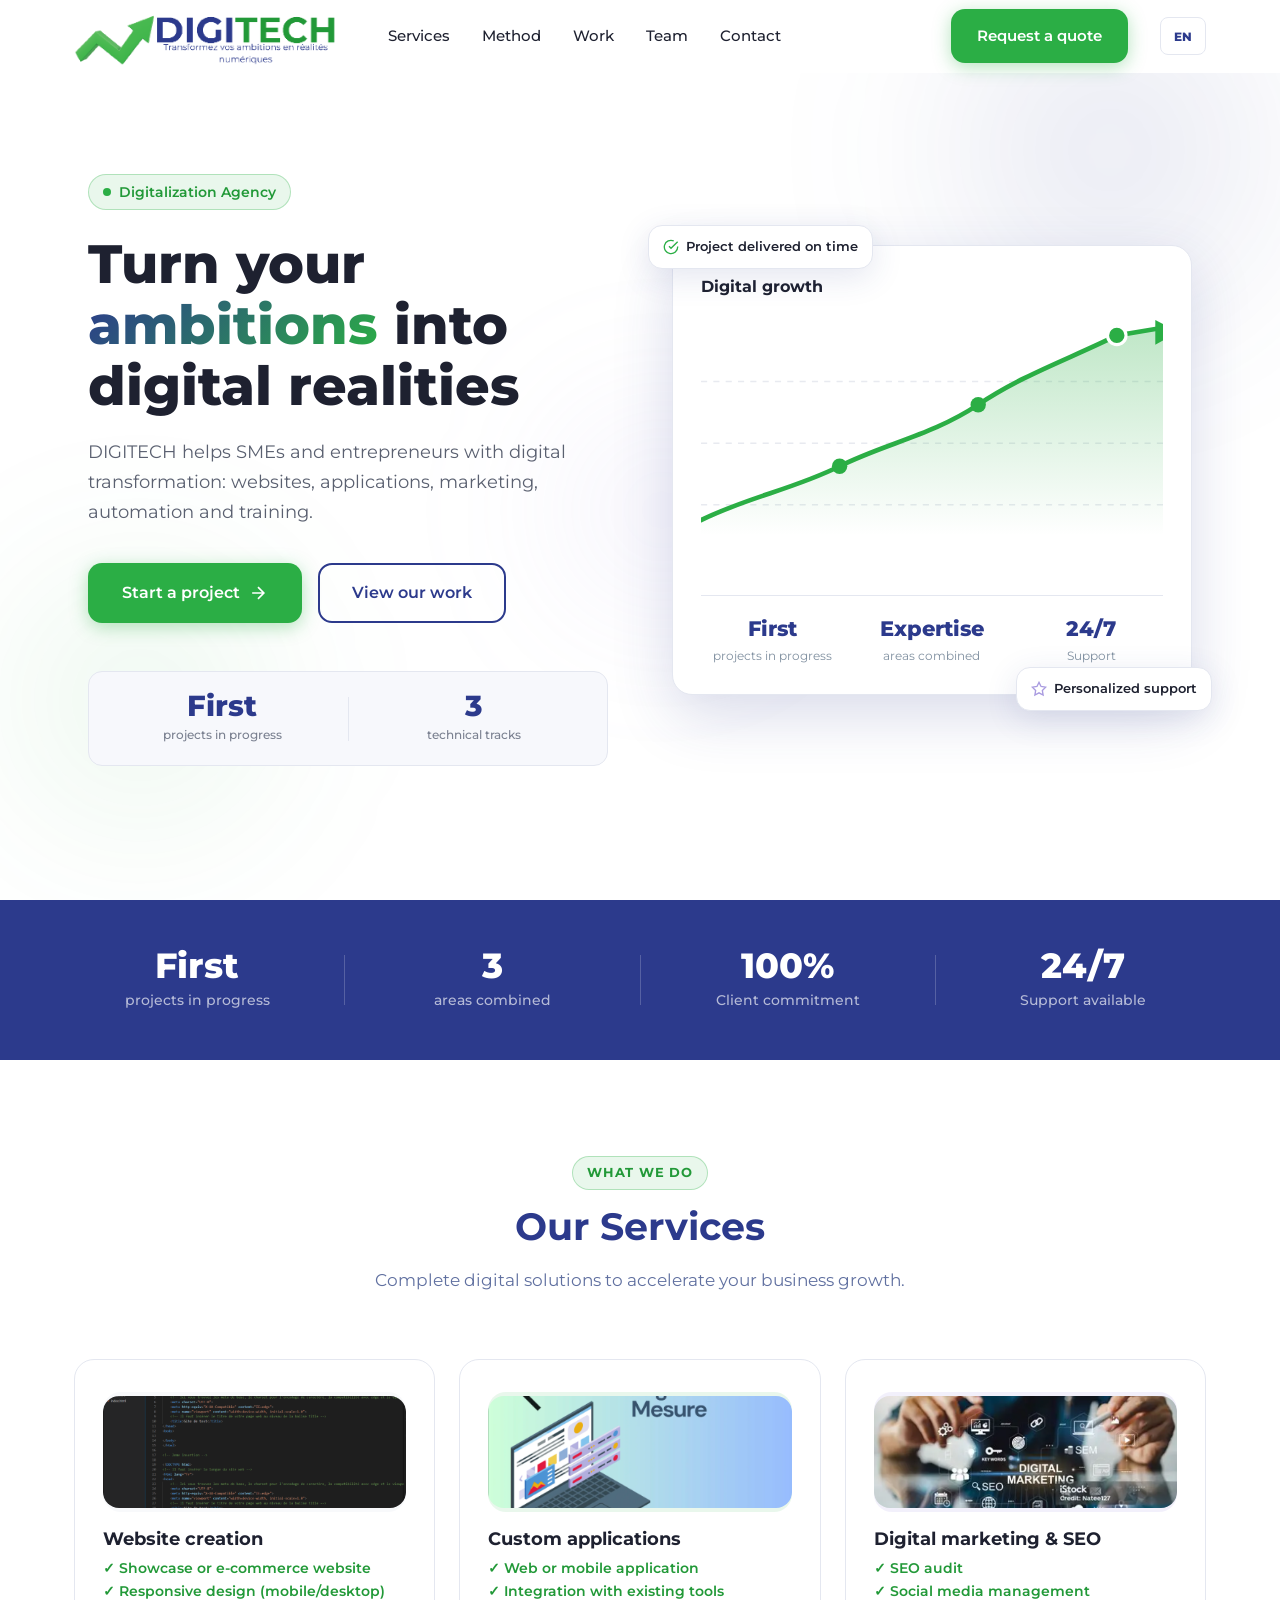
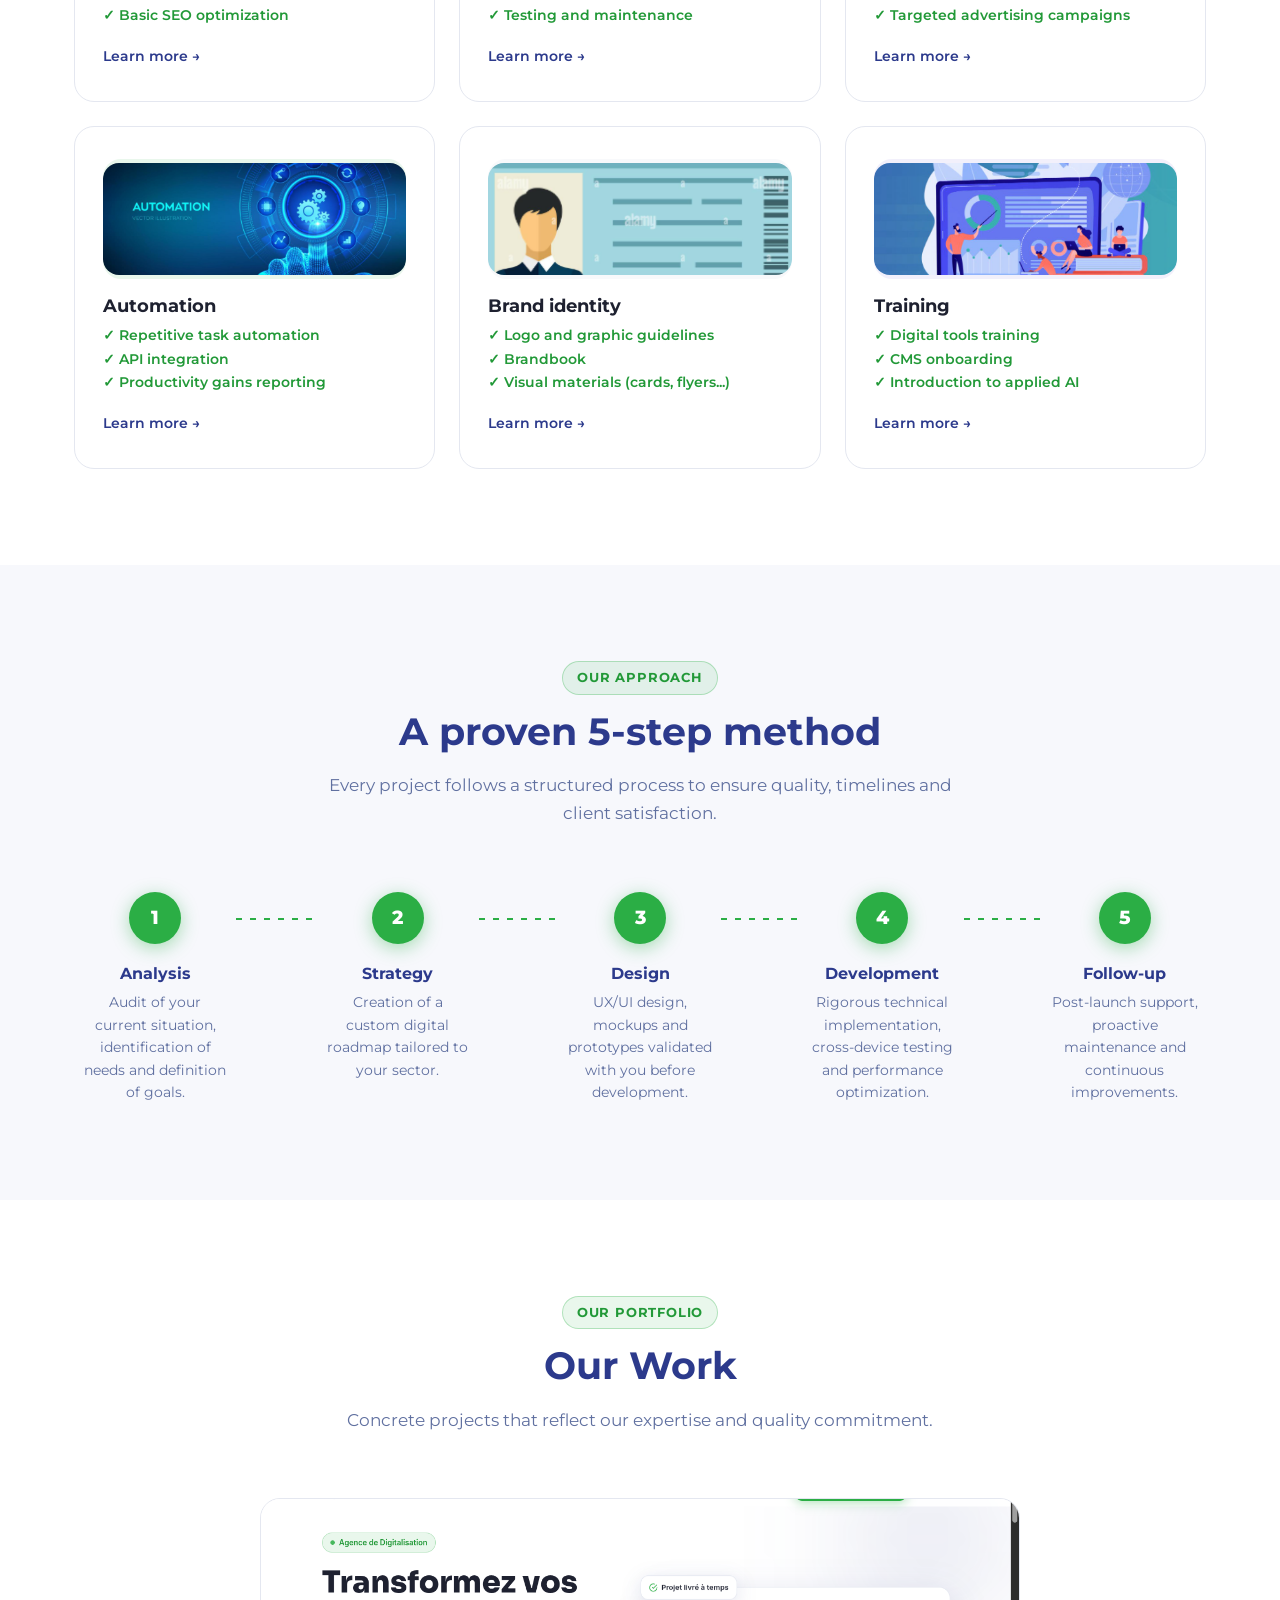
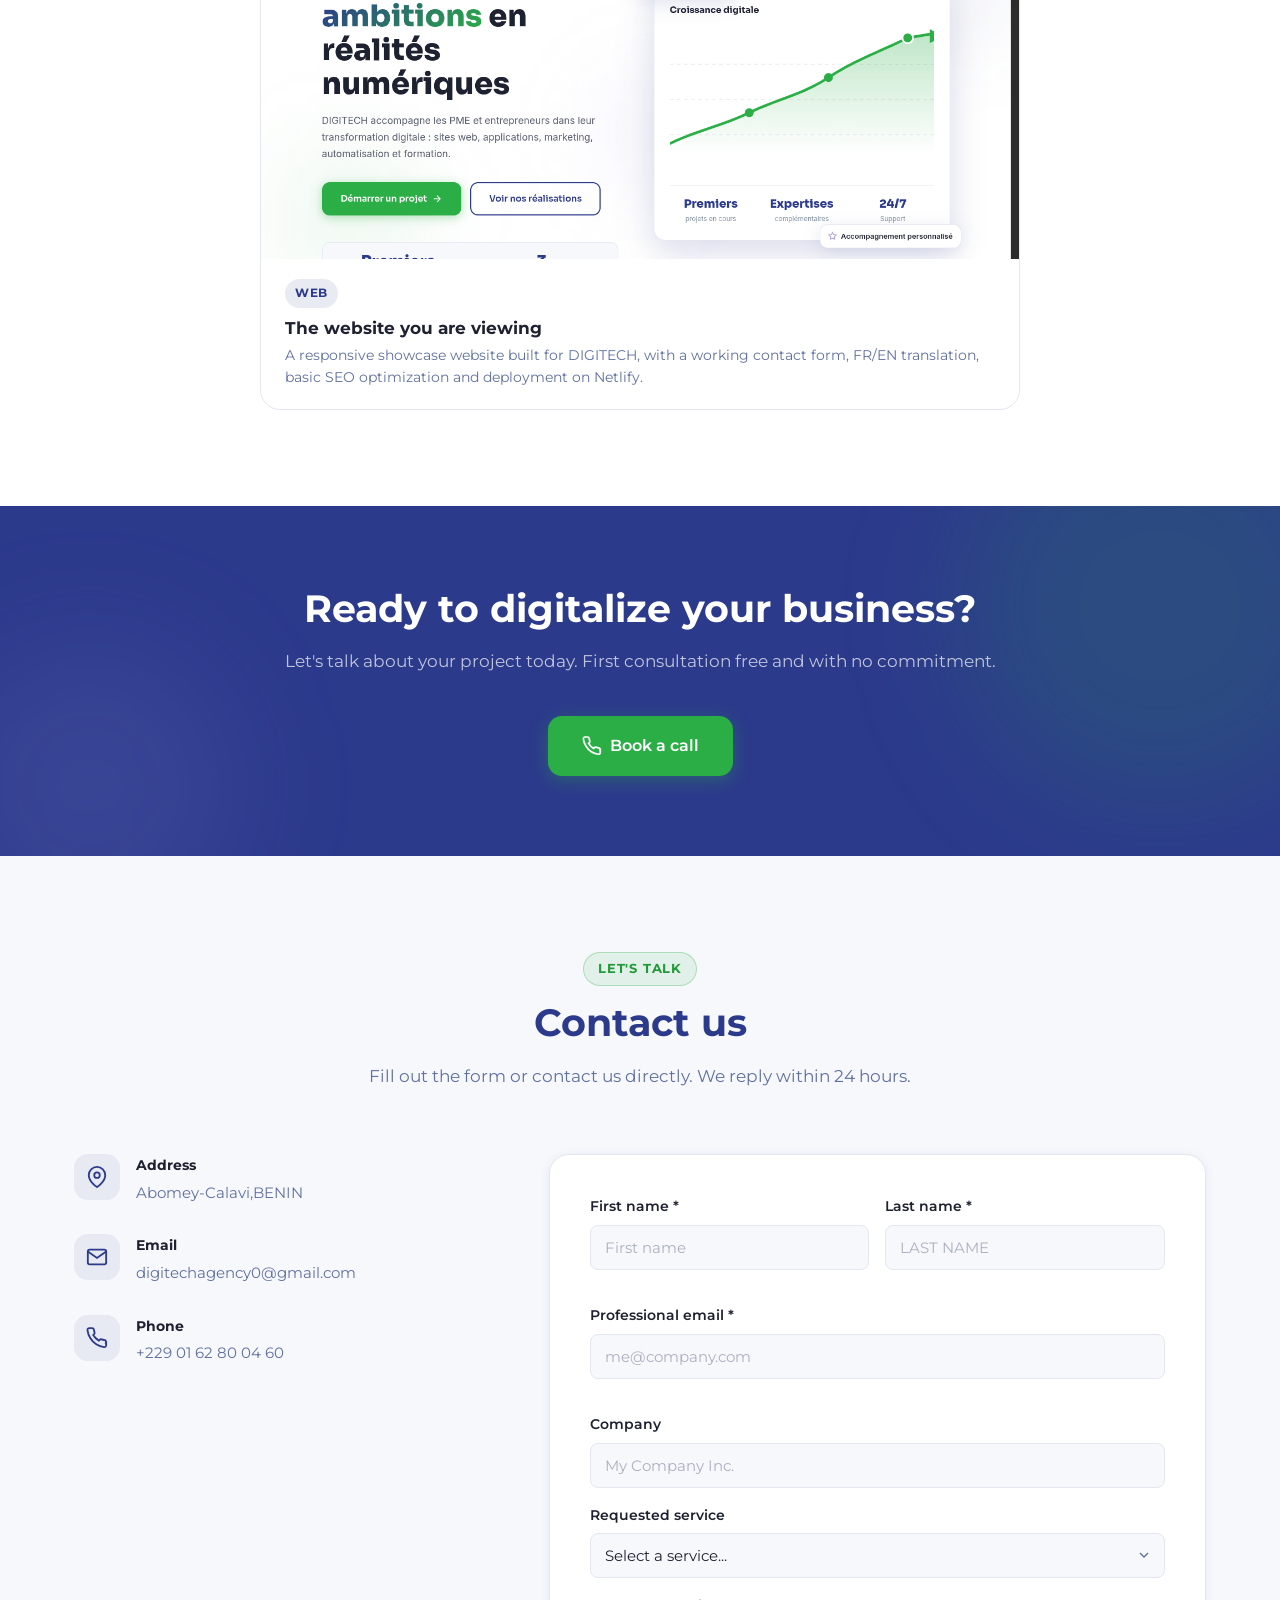
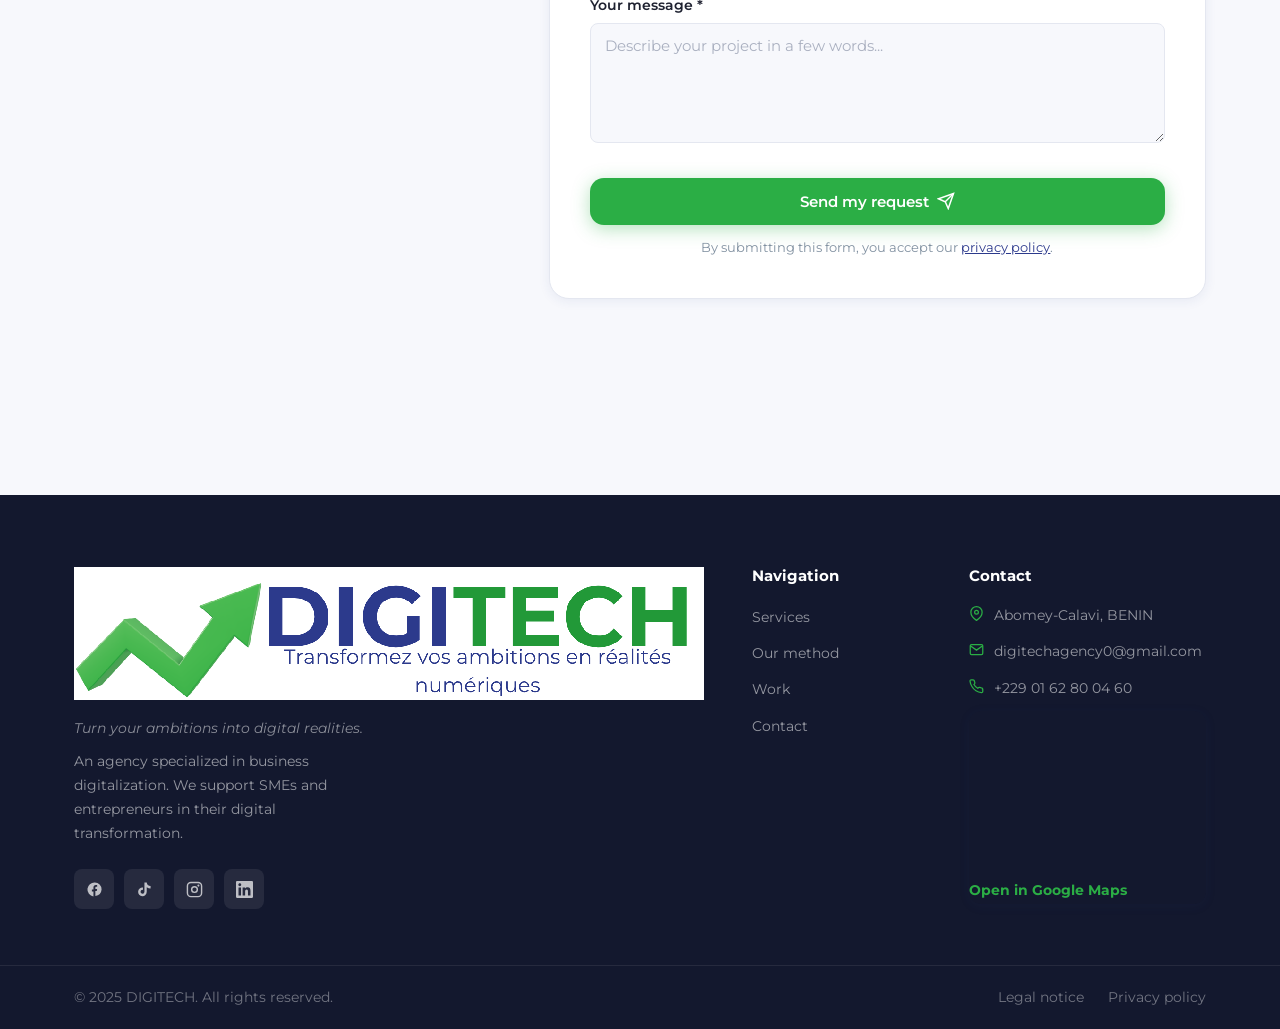
==== commit 19fab514: "Update font to Montserrat, remove testimonials, add LinkedIn link, adjust logo sizes" ====
--- a/index.html
+++ b/index.html
@@ -26,11 +26,11 @@
     <link rel="preconnect" href="https://fonts.googleapis.com" />
     <link rel="preconnect" href="https://fonts.gstatic.com" crossorigin />
     <link
-      href="https://fonts.googleapis.com/css2?family=Sora:wght@400;600;700;800&family=Inter:wght@300;400;500;600&display=swap"
+      href="https://fonts.googleapis.com/css2?family=Montserrat:wght@300;400;500;600;700;800&display=swap"
       rel="stylesheet"
     />
     <link rel="icon" href="images/logo-header.png" type="image/png" />
-    <link rel="stylesheet" href="style.css" />
+    <link rel="stylesheet" href="styles.css" />
   </head>
   <body>
     <!-- HEADER -->
@@ -45,7 +45,6 @@
             <li><a href="#methode" class="nav__link">Méthode</a></li>
             <li><a href="#realisations" class="nav__link">Réalisations</a></li>
             <li><a href="equipe.html" class="nav__link">Équipe</a></li>
-            <li><a href="#avis" class="nav__link">Avis</a></li>
             <li><a href="#contact" class="nav__link">Contact</a></li>
           </ul>
         </nav>
@@ -68,7 +67,6 @@
           <li><a href="#methode" class="nav__link">Méthode</a></li>
           <li><a href="#realisations" class="nav__link">Réalisations</a></li>
           <li><a href="equipe.html" class="nav__link">Équipe</a></li>
-          <li><a href="#avis" class="nav__link">Avis</a></li>
           <li><a href="#contact" class="nav__link">Contact</a></li>
           <li>
             <a href="#contact" class="btn btn--green mobile-menu__cta"
@@ -76,7 +74,9 @@
             >
           </li>
           <li>
-            <button class="lang-toggle" type="button" data-lang-toggle>FR</button>
+            <button class="lang-toggle" type="button" data-lang-toggle>
+              FR
+            </button>
           </li>
         </ul>
       </div>
@@ -301,16 +301,10 @@
           <div class="services__grid">
             <article class="service-card fade-in">
               <div class="service-card__icon">
-                <img
-                  src="images/service-site-web.png"
-                  alt=""
-                />
+                <img src="images/service-site-web.png" alt="" />
               </div>
               <h3 class="service-card__title">Création de sites web</h3>
-              <p class="service-card__desc">
-                Sites vitrines, e-commerce et portails sur mesure, rapides,
-                accessibles et optimisés pour le SEO.
-              </p>
+              
               <ul class="service-card__deliverables">
                 <li>✓ Site vitrine ou e-commerce</li>
                 <li>✓ Design responsive (mobile/desktop)</li>
@@ -320,16 +314,10 @@
             </article>
             <article class="service-card fade-in">
               <div class="service-card__icon service-card__icon--green">
-                <img
-                  src="images/service-application.png"
-                  alt=""
-                />
+                <img src="images/service-application.png" alt="" />
               </div>
               <h3 class="service-card__title">Applications sur mesure</h3>
-              <p class="service-card__desc">
-                Développement d'applications web et mobiles adaptées à vos
-                processus métier et à vos utilisateurs.
-              </p>
+              
               <ul class="service-card__deliverables">
                 <li>✓ Application web ou mobile</li>
                 <li>✓ Intégration à vos outils existants</li>
@@ -339,16 +327,10 @@
             </article>
             <article class="service-card fade-in">
               <div class="service-card__icon service-card__icon--lavender">
-                <img
-                  src="images/service-marketing.png"
-                  alt=""
-                />
+                <img src="images/service-marketing.png" alt="" />
               </div>
               <h3 class="service-card__title">Marketing digital & SEO</h3>
-              <p class="service-card__desc">
-                Stratégie digitale, référencement naturel, campagnes
-                publicitaires et gestion des réseaux sociaux.
-              </p>
+             
               <ul class="service-card__deliverables">
                 <li>✓ Audit SEO</li>
                 <li>✓ Gestion des réseaux sociaux</li>
@@ -358,16 +340,10 @@
             </article>
             <article class="service-card fade-in">
               <div class="service-card__icon service-card__icon--green">
-                <img
-                  src="images/service-automatisation.png"
-                  alt=""
-                />
+                <img src="images/service-automatisation.png" alt="" />
               </div>
               <h3 class="service-card__title">Automatisation</h3>
-              <p class="service-card__desc">
-                Automatisation des tâches répétitives, intégrations API,
-                workflows intelligents et gains de productivité mesurables.
-              </p>
+              
               <ul class="service-card__deliverables">
                 <li>✓ Automatisation de tâches répétitives</li>
                 <li>✓ Intégration d'API</li>
@@ -377,16 +353,10 @@
             </article>
             <article class="service-card fade-in">
               <div class="service-card__icon">
-                <img
-                  src="images/service-identite.png"
-                  alt=""
-                />
+                <img src="images/service-identite.png" alt="" />
               </div>
               <h3 class="service-card__title">Identité de marque</h3>
-              <p class="service-card__desc">
-                Logo, charte graphique, brandbook et supports visuels pour une
-                image cohérente et mémorable.
-              </p>
+              
               <ul class="service-card__deliverables">
                 <li>✓ Logo et charte graphique</li>
                 <li>✓ Brandbook</li>
@@ -396,16 +366,10 @@
             </article>
             <article class="service-card fade-in">
               <div class="service-card__icon service-card__icon--lavender">
-                <img
-                  src="images/service-formation.png"
-                  alt=""
-                />
+                <img src="images/service-formation.png" alt="" />
               </div>
               <h3 class="service-card__title">Formation</h3>
-              <p class="service-card__desc">
-                Formations personnalisées pour maîtriser les outils digitaux,
-                les CMS, la productivité et l'IA appliquée.
-              </p>
+              
               <ul class="service-card__deliverables">
                 <li>✓ Formation aux outils digitaux</li>
                 <li>✓ Prise en main de CMS</li>
@@ -524,82 +488,6 @@
                   </p>
                 </div>
               </a>
-            </article>
-          </div>
-        </div>
-      </section>
-
-      <!-- TÉMOIGNAGES -->
-      <section class="section section--light" id="avis">
-        <div class="container">
-          <div class="section__header fade-in">
-            <span class="section__tag">Ce que disent nos clients</span>
-            <h2 class="section__title">Témoignages clients</h2>
-            <p class="section__subtitle">
-              La satisfaction de nos clients est notre meilleure récompense.
-            </p>
-          </div>
-          <div class="testimonials__grid">
-            <article class="testimonial-card fade-in">
-              <div class="testimonial-card__stars">★★★★★</div>
-              <blockquote class="testimonial-card__quote">
-                "DIGITECH nous a accompagnés dans la refonte de notre image
-                digitale. Leur approche méthodique et leur réactivité ont été
-                des atouts majeurs pour notre projet."
-              </blockquote>
-              <div class="testimonial-card__author">
-                <div class="testimonial-card__avatar">SC</div>
-                <div>
-                  <strong class="testimonial-card__name"
-                    >Sophie Carvalho</strong
-                  >
-                  <span class="testimonial-card__role"
-                    >Directrice Générale, Maison Carvalho</span
-                  >
-                </div>
-              </div>
-            </article>
-            <article class="testimonial-card fade-in">
-              <div class="testimonial-card__stars">★★★★★</div>
-              <blockquote class="testimonial-card__quote">
-                "L'équipe de DIGITECH a su comprendre nos besoins et proposer
-                une solution technique adaptée. Leur professionnalisme nous a
-                convaincus."
-              </blockquote>
-              <div class="testimonial-card__author">
-                <div
-                  class="testimonial-card__avatar testimonial-card__avatar--green"
-                >
-                  ML
-                </div>
-                <div>
-                  <strong class="testimonial-card__name">Marc Lefebvre</strong>
-                  <span class="testimonial-card__role"
-                    >Fondateur, LogiPro Solutions</span
-                  >
-                </div>
-              </div>
-            </article>
-            <article class="testimonial-card fade-in">
-              <div class="testimonial-card__stars">★★★★★</div>
-              <blockquote class="testimonial-card__quote">
-                "Grâce à DIGITECH, nous avons clarifié notre stratégie de
-                communication digitale. Leur expertise en marketing et leur
-                créativité ont été précieuses."
-              </blockquote>
-              <div class="testimonial-card__author">
-                <div
-                  class="testimonial-card__avatar testimonial-card__avatar--lavender"
-                >
-                  AB
-                </div>
-                <div>
-                  <strong class="testimonial-card__name">Amina Benali</strong>
-                  <span class="testimonial-card__role"
-                    >Responsable Marketing, TechRetail</span
-                  >
-                </div>
-              </div>
             </article>
           </div>
         </div>
@@ -909,6 +797,25 @@
                 />
               </svg>
             </a>
+            <a
+              href="https://www.linkedin.com/company/digitech-agence"
+              class="social-btn"
+              aria-label="LinkedIn"
+              target="_blank"
+              rel="noopener noreferrer"
+            >
+              <svg
+                width="17"
+                height="17"
+                viewBox="0 0 24 24"
+                fill="currentColor"
+                aria-hidden="true"
+              >
+                <path
+                  d="M20.447 20.452h-3.554v-5.569c0-1.328-.027-3.037-1.852-3.037-1.853 0-2.136 1.445-2.136 2.939v5.667H9.351V9h3.414v1.561h.046c.477-.9 1.637-1.85 3.37-1.85 3.601 0 4.267 2.37 4.267 5.455v6.286zM5.337 7.433c-1.144 0-2.063-.926-2.063-2.065 0-1.138.92-2.063 2.063-2.063 1.14 0 2.064.925 2.064 2.063 0 1.139-.925 2.065-2.064 2.065zm1.782 13.019H3.555V9h3.564v11.452zM22.225 0H1.771C.792 0 0 .774 0 1.729v20.542C0 23.227.792 24 1.771 24h20.451C23.2 24 24 23.227 24 22.271V1.729C24 .774 23.2 0 22.222 0h.003z"
+                />
+              </svg>
+            </a>
           </div>
         </div>
         <div class="footer__nav-col">
@@ -917,7 +824,6 @@
             <li><a href="#services">Services</a></li>
             <li><a href="#methode">Notre méthode</a></li>
             <li><a href="#realisations">Réalisations</a></li>
-            <li><a href="#avis">Témoignages</a></li>
             <li><a href="#contact">Contact</a></li>
           </ul>
         </div>
--- a/styles.css
+++ b/styles.css
@@ -0,0 +1,1819 @@
+/* ── Variables ── */
+:root {
+  --navy: #2c3a8c;
+  --green: #2bae45;
+  --green-dk: #229938;
+  --lavender: #a99be0;
+  --light: #f7f8fc;
+  --ink: #1e2130;
+  --white: #ffffff;
+  --border: #e4e7f0;
+  --radius-sm: 8px;
+  --radius-md: 14px;
+  --radius-lg: 20px;
+  --transition: 0.25s cubic-bezier(0.4, 0, 0.2, 1);
+  --shadow-sm: 0 2px 12px rgba(44, 58, 140, 0.08);
+  --shadow-md: 0 8px 32px rgba(44, 58, 140, 0.13);
+  --shadow-lg: 0 20px 60px rgba(44, 58, 140, 0.18);
+}
+
+/* ── Reset ── */
+*,
+*::before,
+*::after {
+  box-sizing: border-box;
+  margin: 0;
+  padding: 0;
+}
+html {
+  scroll-behavior: auto;
+  font-size: 16px;
+}
+#home,
+#services,
+#methode,
+#realisations,
+#contact {
+  scroll-margin-top: var(--header-h);
+}
+body {
+  font-family: 'Montserrat', sans-serif;
+  color: var(--ink);
+  background: var(--white);
+  line-height: 1.65;
+  overflow-x: hidden;
+}
+a {
+  color: inherit;
+  text-decoration: none;
+}
+ul,
+ol {
+  list-style: none;
+}
+button {
+  cursor: pointer;
+  border: none;
+  background: none;
+  font-family: inherit;
+}
+input,
+textarea,
+select {
+  font-family: inherit;
+  font-size: 1rem;
+}
+h1,
+h2,
+h3,
+h4 {
+  font-family: 'Montserrat', sans-serif;
+  font-weight: 700;
+  line-height: 1.2;
+  color: var(--ink);
+}
+
+/* ── Layout ── */
+.container {
+  max-width: 1180px;
+  margin: 0 auto;
+  padding: 0 24px;
+}
+.section {
+  padding: 96px 0;
+}
+.section--light {
+  background: var(--light);
+}
+
+/* ── Scroll Animations ── */
+.fade-in {
+  opacity: 0;
+  transform: translateY(28px);
+  transition:
+    opacity 0.65s ease,
+    transform 0.65s ease;
+}
+.fade-in.visible {
+  opacity: 1;
+  transform: translateY(0);
+}
+.fade-in--delayed {
+  transition-delay: 0.18s;
+}
+
+/* ── Buttons ── */
+.btn {
+  display: inline-flex;
+  align-items: center;
+  gap: 8px;
+  padding: 12px 24px;
+  border-radius: var(--radius-md);
+  font-family: 'Montserrat', sans-serif;
+  font-size: 0.95rem;
+  font-weight: 600;
+  transition: var(--transition);
+  border: 2px solid transparent;
+  cursor: pointer;
+  white-space: nowrap;
+  text-decoration: none;
+}
+.btn--green {
+  background: var(--green);
+  color: var(--white);
+  box-shadow: 0 4px 18px rgba(43, 174, 69, 0.35);
+}
+.btn--green:hover {
+  background: var(--green-dk);
+  transform: translateY(-2px);
+  box-shadow: 0 6px 24px rgba(43, 174, 69, 0.5);
+}
+.btn--outline-navy {
+  background: transparent;
+  border-color: var(--navy);
+  color: var(--navy);
+}
+.btn--outline-navy:hover {
+  background: var(--navy);
+  color: var(--white);
+  transform: translateY(-2px);
+}
+.btn--lg {
+  padding: 15px 32px;
+  font-size: 1rem;
+}
+.btn--full {
+  width: 100%;
+  justify-content: center;
+}
+.btn--pulse {
+  animation: pulse 2.5s ease-in-out infinite;
+}
+@keyframes pulse {
+  0%,
+  100% {
+    box-shadow: 0 4px 18px rgba(43, 174, 69, 0.35);
+  }
+  50% {
+    box-shadow: 0 6px 32px rgba(43, 174, 69, 0.6);
+  }
+}
+:focus-visible {
+  outline: 3px solid var(--green);
+  outline-offset: 3px;
+  border-radius: 4px;
+}
+a:focus-visible,
+button:focus-visible {
+  outline: 3px solid var(--green);
+  outline-offset: 4px;
+  box-shadow: 0 0 0 5px rgba(169, 155, 224, 0.28);
+}
+
+/* ============================================================
+   HEADER
+============================================================ */
+.header {
+  position: fixed;
+  top: 0;
+  left: 0;
+  right: 0;
+  z-index: 999;
+  background: rgba(255, 255, 255, 0.95);
+  backdrop-filter: blur(12px);
+  -webkit-backdrop-filter: blur(12px);
+  border-bottom: 1px solid transparent;
+  transition:
+    border-color 0.25s,
+    box-shadow 0.25s;
+}
+.header.scrolled {
+  border-color: var(--border);
+  box-shadow: var(--shadow-sm);
+}
+.header__inner {
+  display: flex;
+  align-items: center;
+  height: 72px;
+  gap: 32px;
+}
+.header__logo {
+  display: inline-flex;
+  align-items: center;
+  flex-shrink: 0;
+}
+.header__logo img {
+  display: block;
+  max-height: 70px;
+  width: auto;
+}
+.logo-digi {
+  color: var(--navy);
+}
+.logo-tech {
+  color: var(--green);
+}
+.header__nav {
+  flex: 1;
+}
+.nav__list {
+  display: flex;
+  gap: 4px;
+  align-items: center;
+}
+.nav__link {
+  padding: 8px 14px;
+  border-radius: var(--radius-sm);
+  font-weight: 500;
+  font-size: 0.95rem;
+  color: var(--ink);
+  transition: var(--transition);
+}
+.nav__link:hover {
+  color: var(--navy);
+  background: rgba(44, 58, 140, 0.07);
+}
+.nav__link--active {
+  color: var(--navy) !important;
+  background: rgba(44, 58, 140, 0.07) !important;
+}
+.header__cta {
+  margin-left: auto;
+  flex-shrink: 0;
+}
+.lang-toggle {
+  flex-shrink: 0;
+  min-width: 46px;
+  height: 38px;
+  border: 1.5px solid var(--border);
+  border-radius: var(--radius-sm);
+  background: var(--white);
+  color: var(--navy);
+  font-family: 'Montserrat', sans-serif;
+  font-size: 0.78rem;
+  font-weight: 800;
+  letter-spacing: 0.04em;
+  transition: var(--transition);
+}
+.lang-toggle:hover {
+  border-color: var(--green);
+  color: var(--green-dk);
+  transform: translateY(-1px);
+}
+.hamburger {
+  display: none;
+  flex-direction: column;
+  gap: 5px;
+  padding: 8px;
+  margin-left: auto;
+}
+.hamburger span {
+  display: block;
+  width: 24px;
+  height: 2px;
+  background: var(--ink);
+  border-radius: 2px;
+  transition: var(--transition);
+}
+.hamburger.open span:nth-child(1) {
+  transform: rotate(45deg) translate(5px, 5px);
+}
+.hamburger.open span:nth-child(2) {
+  opacity: 0;
+}
+.hamburger.open span:nth-child(3) {
+  transform: rotate(-45deg) translate(5px, -5px);
+}
+.mobile-menu {
+  display: none;
+  flex-direction: column;
+  background: var(--white);
+  padding: 16px 24px 24px;
+  border-top: 1px solid var(--border);
+  box-shadow: var(--shadow-md);
+}
+.mobile-menu.open {
+  display: flex;
+}
+.mobile-menu ul {
+  display: flex;
+  flex-direction: column;
+  gap: 4px;
+}
+.mobile-menu .nav__link {
+  display: block;
+  padding: 12px 8px;
+}
+
+/* ============================================================
+   HERO
+============================================================ */
+.hero {
+  position: relative;
+  min-height: 100vh;
+  display: flex;
+  align-items: center;
+  padding: 120px 0 80px;
+  overflow: hidden;
+  background: var(--white);
+}
+.hero__bg {
+  position: absolute;
+  inset: 0;
+  pointer-events: none;
+  z-index: 0;
+}
+.blob {
+  position: absolute;
+  border-radius: 50%;
+  filter: blur(70px);
+}
+.blob--1 {
+  width: 500px;
+  height: 500px;
+  background: radial-gradient(
+    circle,
+    rgba(44, 58, 140, 0.12) 0%,
+    transparent 70%
+  );
+  top: -100px;
+  right: -80px;
+  animation: floatBlob 8s ease-in-out infinite;
+}
+.blob--2 {
+  width: 400px;
+  height: 400px;
+  background: radial-gradient(
+    circle,
+    rgba(43, 174, 69, 0.1) 0%,
+    transparent 70%
+  );
+  bottom: 0;
+  left: -60px;
+  animation: floatBlob 10s ease-in-out infinite reverse;
+}
+.blob--3 {
+  width: 300px;
+  height: 300px;
+  background: radial-gradient(
+    circle,
+    rgba(169, 155, 224, 0.15) 0%,
+    transparent 70%
+  );
+  top: 40%;
+  left: 40%;
+  animation: floatBlob 7s ease-in-out infinite 2s;
+}
+@keyframes floatBlob {
+  0%,
+  100% {
+    transform: translate(0, 0) scale(1);
+  }
+  50% {
+    transform: translate(20px, -20px) scale(1.05);
+  }
+}
+
+.hero__inner {
+  position: relative;
+  z-index: 1;
+  display: grid;
+  grid-template-columns: 1fr 1fr;
+  gap: 64px;
+  align-items: center;
+}
+
+.hero__badge {
+  display: inline-flex;
+  align-items: center;
+  gap: 8px;
+  background: rgba(43, 174, 69, 0.1);
+  border: 1px solid rgba(43, 174, 69, 0.3);
+  color: var(--green-dk);
+  font-size: 0.85rem;
+  font-weight: 600;
+  padding: 6px 14px;
+  border-radius: 999px;
+  margin-bottom: 24px;
+}
+.badge-dot {
+  width: 8px;
+  height: 8px;
+  background: var(--green);
+  border-radius: 50%;
+  animation: blink 1.8s ease-in-out infinite;
+}
+@keyframes blink {
+  0%,
+  100% {
+    opacity: 1;
+  }
+  50% {
+    opacity: 0.3;
+  }
+}
+
+.hero__title {
+  font-size: clamp(2.2rem, 4.5vw, 3.4rem);
+  font-weight: 800;
+  line-height: 1.12;
+  color: var(--ink);
+  margin-bottom: 20px;
+}
+.hero__title--accent {
+  background: linear-gradient(135deg, var(--navy) 0%, var(--green) 100%);
+  -webkit-background-clip: text;
+  -webkit-text-fill-color: transparent;
+  background-clip: text;
+}
+.hero__subtitle {
+  font-size: 1.1rem;
+  color: #5a6070;
+  max-width: 520px;
+  margin-bottom: 36px;
+  line-height: 1.7;
+}
+.hero__actions {
+  display: flex;
+  gap: 16px;
+  flex-wrap: wrap;
+  margin-bottom: 48px;
+}
+
+.hero__stats {
+  display: flex;
+  gap: 0;
+  align-items: center;
+  background: var(--light);
+  border-radius: var(--radius-md);
+  padding: 20px 24px;
+  border: 1px solid var(--border);
+}
+.hero__stat {
+  display: flex;
+  flex-direction: column;
+  align-items: center;
+  flex: 1;
+}
+.stat__number {
+  font-family: 'Montserrat', sans-serif;
+  font-size: 1.8rem;
+  font-weight: 800;
+  color: var(--navy);
+  line-height: 1;
+}
+.stat__plus,
+.stat__percent {
+  font-family: 'Montserrat', sans-serif;
+  font-size: 1.3rem;
+  font-weight: 700;
+  color: var(--green);
+}
+.stat__label {
+  font-size: 0.78rem;
+  color: #7a8090;
+  text-align: center;
+  margin-top: 4px;
+  font-weight: 500;
+}
+.hero__stat-divider {
+  width: 1px;
+  height: 44px;
+  background: var(--border);
+  margin: 0 16px;
+}
+
+/* Growth Card */
+.hero__visual {
+  position: relative;
+}
+.growth-card {
+  background: var(--white);
+  border-radius: var(--radius-lg);
+  box-shadow: var(--shadow-lg);
+  padding: 28px;
+  border: 1px solid var(--border);
+}
+.growth-card__header {
+  display: flex;
+  align-items: center;
+  justify-content: space-between;
+  margin-bottom: 20px;
+}
+.growth-card__title {
+  font-family: 'Montserrat', sans-serif;
+  font-size: 1rem;
+  font-weight: 700;
+}
+.growth-card__badge {
+  background: rgba(43, 174, 69, 0.12);
+  color: var(--green-dk);
+  font-weight: 700;
+  font-size: 0.85rem;
+  padding: 4px 10px;
+  border-radius: 999px;
+}
+.growth-card__chart {
+  width: 100%;
+  overflow: hidden;
+  margin-bottom: 20px;
+}
+.growth-card__chart svg {
+  width: 100%;
+  height: auto;
+}
+.chart-line {
+  stroke-dasharray: 600;
+  stroke-dashoffset: 600;
+  animation: drawLine 2.5s ease forwards 0.8s;
+}
+@keyframes drawLine {
+  to {
+    stroke-dashoffset: 0;
+  }
+}
+.growth-card__footer {
+  display: flex;
+  gap: 16px;
+  border-top: 1px solid var(--border);
+  padding-top: 16px;
+}
+.growth-metric {
+  flex: 1;
+  display: flex;
+  flex-direction: column;
+  align-items: center;
+}
+.growth-metric__val {
+  font-family: 'Montserrat', sans-serif;
+  font-size: 1.3rem;
+  font-weight: 800;
+  color: var(--navy);
+}
+.growth-metric__lab {
+  font-size: 0.75rem;
+  color: #8090a0;
+  text-align: center;
+}
+
+.float-badge {
+  position: absolute;
+  background: var(--white);
+  border: 1px solid var(--border);
+  border-radius: var(--radius-md);
+  padding: 10px 14px;
+  font-size: 0.82rem;
+  font-weight: 600;
+  color: var(--ink);
+  box-shadow: var(--shadow-md);
+  display: flex;
+  align-items: center;
+  gap: 7px;
+  animation: floatBadge 3.5s ease-in-out infinite;
+}
+.float-badge--1 {
+  top: -20px;
+  left: -24px;
+}
+.float-badge--2 {
+  bottom: -16px;
+  right: -20px;
+  animation-delay: 1s;
+}
+@keyframes floatBadge {
+  0%,
+  100% {
+    transform: translateY(0);
+  }
+  50% {
+    transform: translateY(-8px);
+  }
+}
+
+/* ============================================================
+   TRUST BANNER
+============================================================ */
+.trust-banner {
+  background: var(--navy);
+  padding: 48px 0;
+}
+.trust-banner__inner {
+  display: flex;
+  align-items: center;
+  justify-content: space-between;
+  flex-wrap: wrap;
+  gap: 24px;
+}
+.trust-stat {
+  display: flex;
+  flex-direction: column;
+  align-items: center;
+  flex: 1;
+  min-width: 140px;
+}
+.trust-stat__number {
+  font-family: 'Montserrat', sans-serif;
+  font-size: 2.2rem;
+  font-weight: 800;
+  color: var(--white);
+  line-height: 1;
+  margin-bottom: 6px;
+}
+.trust-stat__label {
+  font-size: 0.88rem;
+  color: rgba(255, 255, 255, 0.65);
+  font-weight: 500;
+  text-align: center;
+}
+.trust-divider {
+  width: 1px;
+  height: 50px;
+  background: rgba(255, 255, 255, 0.2);
+  flex-shrink: 0;
+}
+
+/* ============================================================
+   SECTION HEADER
+============================================================ */
+.section__header {
+  text-align: center;
+  max-width: 640px;
+  margin: 0 auto 64px;
+}
+.section__tag {
+  display: inline-block;
+  background: rgba(43, 174, 69, 0.1);
+  border: 1px solid rgba(43, 174, 69, 0.3);
+  color: var(--green-dk);
+  font-size: 0.82rem;
+  font-weight: 700;
+  letter-spacing: 0.06em;
+  text-transform: uppercase;
+  padding: 5px 14px;
+  border-radius: 999px;
+  margin-bottom: 14px;
+}
+.section__title {
+  font-size: clamp(1.7rem, 3vw, 2.5rem);
+  color: var(--navy);
+  margin-bottom: 16px;
+}
+.section__subtitle {
+  font-size: 1.05rem;
+  color: #6070a0;
+  line-height: 1.7;
+}
+
+/* ============================================================
+   SERVICES
+============================================================ */
+.services__grid {
+  display: grid;
+  grid-template-columns: repeat(3, 1fr);
+  gap: 24px;
+}
+.service-card {
+  background: var(--white);
+  border: 1.5px solid var(--border);
+  border-radius: var(--radius-lg);
+  padding: 32px 28px;
+  transition: var(--transition);
+  cursor: pointer;
+  position: relative;
+  overflow: hidden;
+}
+.service-card:hover {
+  transform: translateY(-6px);
+  box-shadow: var(--shadow-md);
+  border-color: var(--lavender);
+}
+.service-card__icon {
+  width: 100%;
+  height: 120px;
+  border-radius: calc(var(--radius-md) + 4px);
+  background: rgba(44, 58, 140, 0.03);
+  display: flex;
+  align-items: center;
+  justify-content: center;
+  margin-bottom: 16px;
+  color: var(--navy);
+  transition: var(--transition);
+  overflow: hidden;
+}
+.service-card__icon img {
+  width: 100%;
+  height: 112px;
+  object-fit: cover;
+  display: block;
+  border-radius: calc(var(--radius-md) + 2px);
+}
+.service-card__icon--green {
+  background: rgba(43, 174, 69, 0.1);
+  color: var(--green-dk);
+}
+.service-card__icon--lavender {
+  background: rgba(169, 155, 224, 0.15);
+  color: #7b6cc0;
+}
+.service-card:hover .service-card__icon {
+  transform: scale(1.1);
+}
+.service-card__title {
+  font-size: 1.1rem;
+  font-weight: 700;
+  margin-bottom: 10px;
+  color: var(--ink);
+}
+.service-card__desc {
+  font-size: 0.92rem;
+  color: #6070a0;
+  line-height: 1.65;
+  margin-bottom: 12px;
+}
+.service-card__deliverables {
+  display: grid;
+  gap: 5px;
+  margin-bottom: 18px;
+  font-size: 0.86rem;
+  line-height: 1.35;
+  color: #415076;
+}
+.service-card__deliverables li {
+  color: var(--green-dk);
+  font-weight: 600;
+}
+.service-card__link {
+  display: inline-flex;
+  align-items: center;
+  gap: 6px;
+  font-size: 0.9rem;
+  font-weight: 600;
+  color: var(--navy);
+  transition: var(--transition);
+}
+.service-card:hover .service-card__link {
+  color: var(--green);
+  gap: 10px;
+}
+
+/* ============================================================
+   PROCESS
+============================================================ */
+.process__timeline {
+  display: flex;
+  align-items: flex-start;
+}
+.process__step {
+  flex: 1;
+  display: flex;
+  flex-direction: column;
+  align-items: center;
+  text-align: center;
+  position: relative;
+  z-index: 1;
+}
+.process__dot {
+  width: 52px;
+  height: 52px;
+  border-radius: 50%;
+  background: var(--green);
+  color: var(--white);
+  font-family: 'Montserrat', sans-serif;
+  font-size: 1.2rem;
+  font-weight: 800;
+  display: flex;
+  align-items: center;
+  justify-content: center;
+  box-shadow: 0 4px 18px rgba(43, 174, 69, 0.4);
+  margin-bottom: 20px;
+  transition: var(--transition);
+}
+.process__step:hover .process__dot {
+  transform: scale(1.12);
+}
+.process__content {
+  padding: 0 8px;
+}
+.process__title {
+  font-size: 1rem;
+  font-weight: 700;
+  color: var(--navy);
+  margin-bottom: 8px;
+}
+.process__desc {
+  font-size: 0.88rem;
+  color: #6070a0;
+  line-height: 1.6;
+}
+.process__connector {
+  flex: 1;
+  height: 2px;
+  margin-top: 26px;
+  flex-shrink: 0;
+  max-width: 80px;
+  background: repeating-linear-gradient(
+    90deg,
+    var(--green) 0,
+    var(--green) 6px,
+    transparent 6px,
+    transparent 14px
+  );
+  align-self: flex-start;
+}
+
+/* ============================================================
+   PORTFOLIO
+============================================================ */
+.portfolio__grid {
+  display: grid;
+  grid-template-columns: repeat(3, 1fr);
+  gap: 28px;
+}
+.portfolio__grid--featured {
+  grid-template-columns: minmax(0, 760px);
+  justify-content: center;
+}
+.portfolio-card {
+  border-radius: var(--radius-lg);
+  overflow: hidden;
+  border: 1.5px solid var(--border);
+  background: var(--white);
+  transition: var(--transition);
+  cursor: pointer;
+}
+.portfolio-card__link {
+  color: inherit;
+  display: block;
+  height: 100%;
+  text-decoration: none;
+}
+.portfolio-card:hover {
+  transform: translateY(-6px);
+  box-shadow: var(--shadow-lg);
+}
+.portfolio-card__visual {
+  height: 220px;
+  display: block;
+  overflow: hidden;
+}
+.portfolio-card__visual img {
+  width: 100%;
+  height: 100%;
+  object-fit: cover;
+  display: block;
+}
+.portfolio__grid--featured .portfolio-card__visual {
+  height: 360px;
+}
+.portfolio-card__visual--1 {
+  background: linear-gradient(135deg, #f0f4ff 0%, #e8eeff 100%);
+}
+.portfolio-card__visual--2 {
+  background: linear-gradient(135deg, #1a2040 0%, #2c3a8c 100%);
+}
+.portfolio-card__visual--3 {
+  background: linear-gradient(135deg, #f5f3ff 0%, #ede9fd 100%);
+}
+.portfolio-mock {
+  width: 80%;
+  max-width: 240px;
+  background: var(--white);
+  border-radius: var(--radius-md);
+  box-shadow: var(--shadow-md);
+  overflow: hidden;
+  transform: perspective(600px) rotateY(-5deg) rotateX(3deg);
+  transition: var(--transition);
+}
+.portfolio-card:hover .portfolio-mock {
+  transform: perspective(600px) rotateY(0deg) rotateX(0deg);
+}
+.portfolio-mock--dark {
+  background: #1a2040;
+}
+.portfolio-mock__bar {
+  height: 26px;
+  background: var(--light);
+  display: flex;
+  align-items: center;
+  padding: 0 10px;
+  gap: 5px;
+}
+.portfolio-mock__bar::before,
+.portfolio-mock__bar::after {
+  content: "";
+  width: 7px;
+  height: 7px;
+  border-radius: 50%;
+}
+.portfolio-mock__bar::before {
+  background: #ff6b6b;
+}
+.portfolio-mock__bar::after {
+  background: var(--green);
+}
+.portfolio-mock__bar--dark {
+  background: #232a4a;
+}
+.portfolio-mock__content {
+  padding: 12px;
+}
+.mock-line {
+  height: 7px;
+  border-radius: 4px;
+  background: #e4e7f0;
+  margin-bottom: 7px;
+}
+.mock-line--sm {
+  width: 40%;
+}
+.mock-line--md {
+  width: 65%;
+}
+.mock-line--lg {
+  width: 90%;
+}
+.mock-grid {
+  display: flex;
+  gap: 5px;
+  margin-top: 8px;
+}
+.mock-block {
+  flex: 1;
+  height: 44px;
+  border-radius: 5px;
+  background: #e4e7f0;
+}
+.mock-block--green {
+  background: rgba(43, 174, 69, 0.25);
+}
+.mock-chart {
+  display: flex;
+  align-items: flex-end;
+  gap: 5px;
+  height: 56px;
+  margin-bottom: 8px;
+}
+.mock-bar {
+  flex: 1;
+  background: rgba(255, 255, 255, 0.2);
+  border-radius: 3px 3px 0 0;
+}
+.mock-bar--green {
+  background: var(--green);
+}
+.portfolio-mock__content--brand {
+  display: flex;
+  flex-direction: column;
+  align-items: center;
+  gap: 8px;
+}
+.brand-circle {
+  width: 48px;
+  height: 48px;
+  border-radius: 50%;
+  background: linear-gradient(135deg, var(--navy), var(--green));
+  color: white;
+  font-family: 'Montserrat', sans-serif;
+  font-weight: 800;
+  font-size: 0.95rem;
+  display: flex;
+  align-items: center;
+  justify-content: center;
+}
+.mock-swatches {
+  display: flex;
+  gap: 5px;
+}
+.swatch {
+  width: 18px;
+  height: 18px;
+  border-radius: 50%;
+}
+.swatch--navy {
+  background: var(--navy);
+}
+.swatch--green {
+  background: var(--green);
+}
+.swatch--lavender {
+  background: var(--lavender);
+}
+.portfolio-card__info {
+  padding: 20px 24px;
+}
+.portfolio-card__tag {
+  display: inline-block;
+  font-size: 0.78rem;
+  font-weight: 700;
+  letter-spacing: 0.05em;
+  text-transform: uppercase;
+  padding: 4px 10px;
+  border-radius: 999px;
+  background: rgba(44, 58, 140, 0.1);
+  color: var(--navy);
+  margin-bottom: 10px;
+}
+.portfolio-card__tag--app {
+  background: rgba(43, 174, 69, 0.1);
+  color: var(--green-dk);
+}
+.portfolio-card__tag--branding {
+  background: rgba(169, 155, 224, 0.2);
+  color: #6b59c0;
+}
+.portfolio-card__title {
+  font-size: 1.05rem;
+  font-weight: 700;
+  color: var(--ink);
+  margin-bottom: 6px;
+}
+.portfolio-card__desc {
+  font-size: 0.88rem;
+  color: #6070a0;
+  line-height: 1.6;
+}
+
+/* ============================================================
+   TEAM
+============================================================ */
+.team {
+  padding-top: 140px;
+}
+.team__grid {
+  display: grid;
+  grid-template-columns: repeat(3, minmax(0, 1fr));
+  gap: 28px;
+  max-width: 1080px;
+  margin: 0 auto;
+}
+.team-card {
+  border-radius: var(--radius-lg);
+  overflow: hidden;
+  border: 1.5px solid var(--border);
+  background: var(--white);
+  transition: var(--transition);
+}
+.team-card:hover {
+  transform: translateY(-6px);
+  box-shadow: var(--shadow-lg);
+}
+.team-card__photo {
+  height: 260px;
+  background: linear-gradient(135deg, #f0f4ff 0%, #ede9fd 100%);
+  overflow: hidden;
+}
+.team-card__photo img {
+  display: block;
+  width: 100%;
+  height: 100%;
+  object-fit: cover;
+}
+.team-card__content {
+  padding: 24px;
+}
+.team-card__title {
+  font-size: 1.18rem;
+  color: var(--ink);
+  margin-bottom: 4px;
+}
+.team-card__role {
+  display: inline-block;
+  font-size: 0.78rem;
+  font-weight: 700;
+  letter-spacing: 0.05em;
+  text-transform: uppercase;
+  padding: 4px 10px;
+  border-radius: 999px;
+  background: rgba(43, 174, 69, 0.1);
+  color: var(--green-dk);
+  margin-bottom: 14px;
+}
+.team-card__desc {
+  font-size: 0.92rem;
+  color: #6070a0;
+  line-height: 1.7;
+}
+
+/* ============================================================
+   TESTIMONIALS
+============================================================ */
+.testimonials__grid {
+  display: grid;
+  grid-template-columns: repeat(3, 1fr);
+  gap: 24px;
+}
+.testimonial-card {
+  background: var(--white);
+  border: 1.5px solid var(--border);
+  border-radius: var(--radius-lg);
+  padding: 32px;
+  transition: var(--transition);
+  position: relative;
+}
+.testimonial-card:hover {
+  transform: translateY(-4px);
+  box-shadow: var(--shadow-md);
+  border-color: var(--lavender);
+}
+.testimonial-card::before {
+  content: "\201C";
+  position: absolute;
+  top: 20px;
+  right: 26px;
+  font-size: 5rem;
+  line-height: 1;
+  color: rgba(169, 155, 224, 0.25);
+  font-family: Georgia, serif;
+}
+.testimonial-card__stars {
+  color: #f5a623;
+  font-size: 1.1rem;
+  letter-spacing: 2px;
+  margin-bottom: 16px;
+}
+.testimonial-card__quote {
+  font-size: 0.95rem;
+  color: #5a6080;
+  line-height: 1.7;
+  margin-bottom: 24px;
+  font-style: italic;
+}
+.testimonial-card__author {
+  display: flex;
+  align-items: center;
+  gap: 12px;
+}
+.testimonial-card__avatar {
+  width: 44px;
+  height: 44px;
+  border-radius: 50%;
+  background: var(--navy);
+  color: var(--white);
+  font-family: 'Montserrat', sans-serif;
+  font-size: 0.85rem;
+  font-weight: 700;
+  display: flex;
+  align-items: center;
+  justify-content: center;
+  flex-shrink: 0;
+}
+.testimonial-card__avatar--green {
+  background: var(--green);
+}
+.testimonial-card__avatar--lavender {
+  background: var(--lavender);
+  color: var(--white);
+}
+.testimonial-card__name {
+  display: block;
+  font-size: 0.95rem;
+  color: var(--ink);
+  margin-bottom: 2px;
+}
+.testimonial-card__role {
+  font-size: 0.82rem;
+  color: #8090a0;
+}
+
+/* ============================================================
+   CTA BANNER
+============================================================ */
+.cta-section {
+  background: var(--navy);
+  padding: 80px 0;
+  position: relative;
+  overflow: hidden;
+}
+.cta-blob--1,
+.cta-blob--2 {
+  position: absolute;
+  border-radius: 50%;
+  filter: blur(60px);
+}
+.cta-blob--1 {
+  width: 400px;
+  height: 400px;
+  background: rgba(43, 174, 69, 0.15);
+  top: -100px;
+  right: -80px;
+}
+.cta-blob--2 {
+  width: 300px;
+  height: 300px;
+  background: rgba(169, 155, 224, 0.1);
+  bottom: -80px;
+  left: -60px;
+}
+.cta-section__inner {
+  position: relative;
+  z-index: 1;
+  text-align: center;
+}
+.cta-section__title {
+  font-size: clamp(1.7rem, 3vw, 2.5rem);
+  color: var(--white);
+  margin-bottom: 16px;
+}
+.cta-section__subtitle {
+  font-size: 1.05rem;
+  color: rgba(255, 255, 255, 0.7);
+  margin-bottom: 40px;
+}
+
+/* ============================================================
+   CONTACT
+============================================================ */
+.contact__inner {
+  display: grid;
+  grid-template-columns: 1fr 1.6fr;
+  gap: 64px;
+  align-items: start;
+}
+.contact__info {
+  display: flex;
+  flex-direction: column;
+  gap: 28px;
+}
+.contact-info-item {
+  display: flex;
+  gap: 16px;
+  align-items: flex-start;
+}
+.contact-info-item__icon {
+  width: 46px;
+  height: 46px;
+  border-radius: var(--radius-md);
+  background: rgba(44, 58, 140, 0.08);
+  display: flex;
+  align-items: center;
+  justify-content: center;
+  color: var(--navy);
+  flex-shrink: 0;
+}
+.contact-info-item strong {
+  display: block;
+  font-size: 0.9rem;
+  color: var(--ink);
+  margin-bottom: 2px;
+}
+.contact-info-item span,
+.contact-info-item a {
+  font-size: 0.95rem;
+  color: #6070a0;
+  line-height: 1.6;
+}
+.contact-info-item a:hover {
+  color: var(--green);
+}
+.contact__form {
+  background: var(--white);
+  border: 1.5px solid var(--border);
+  border-radius: var(--radius-lg);
+  padding: 40px;
+  box-shadow: var(--shadow-sm);
+}
+.form-row {
+  display: grid;
+  grid-template-columns: 1fr 1fr;
+  gap: 16px;
+}
+.form-group {
+  display: flex;
+  flex-direction: column;
+  gap: 6px;
+  margin-bottom: 16px;
+}
+.form-group label {
+  font-size: 0.88rem;
+  font-weight: 600;
+  color: var(--ink);
+}
+.form-group input,
+.form-group textarea,
+.form-group select {
+  padding: 12px 14px;
+  border: 1.5px solid var(--border);
+  border-radius: var(--radius-sm);
+  background: var(--light);
+  color: var(--ink);
+  font-size: 0.95rem;
+  transition: var(--transition);
+  outline: none;
+}
+.form-group input::placeholder,
+.form-group textarea::placeholder {
+  color: #aab0c0;
+}
+.form-group input:focus,
+.form-group textarea:focus,
+.form-group select:focus {
+  border-color: var(--navy);
+  background: var(--white);
+  box-shadow: 0 0 0 3px rgba(44, 58, 140, 0.1);
+}
+.form-group input.error,
+.form-group textarea.error {
+  border-color: #e53e3e;
+}
+.form-group textarea {
+  resize: vertical;
+  min-height: 120px;
+}
+.form-group select {
+  appearance: none;
+  cursor: pointer;
+  background-image: url("data:image/svg+xml,%3Csvg xmlns='http://www.w3.org/2000/svg' width='16' height='16' viewBox='0 0 24 24' fill='none' stroke='%236070a0' stroke-width='2'%3E%3Cpolyline points='6 9 12 15 18 9'/%3E%3C/svg%3E");
+  background-repeat: no-repeat;
+  background-position: right 12px center;
+  background-size: 16px;
+  padding-right: 36px;
+  background-color: var(--light);
+}
+.form-error {
+  font-size: 0.8rem;
+  color: #e53e3e;
+  min-height: 1em;
+}
+.form-consent {
+  font-size: 0.8rem;
+  color: #8090a0;
+  text-align: center;
+  margin-top: 12px;
+}
+.form-consent a {
+  color: var(--navy);
+  text-decoration: underline;
+}
+#form-status {
+  margin-top: 16px;
+  font-size: 0.92rem;
+  font-weight: 600;
+  text-align: center;
+  min-height: 1.4em;
+}
+#form-status.success {
+  color: var(--green-dk);
+}
+#form-status.error {
+  color: #e53e3e;
+}
+.form-success {
+  text-align: center;
+  padding: 32px;
+}
+.form-success__title {
+  font-size: 1.3rem;
+  color: #1e2130;
+  margin-bottom: 10px;
+}
+.form-success__text {
+  color: #6070a0;
+  font-size: 0.95rem;
+}
+.mobile-menu__cta {
+  align-self: flex-start;
+  margin-top: 8px;
+}
+.form-success__icon {
+  width: 64px;
+  height: 64px;
+  border-radius: 50%;
+  background: rgba(43, 174, 69, 0.12);
+  display: flex;
+  align-items: center;
+  justify-content: center;
+  margin: 0 auto 16px;
+}
+
+/* ============================================================
+   FOOTER
+============================================================ */
+.footer {
+  background: #13182e;
+  color: rgba(255, 255, 255, 0.75);
+  padding-top: 72px;
+}
+.footer__inner {
+  display: grid;
+  grid-template-columns: 2fr 1fr 1.4fr;
+  gap: 48px;
+  padding-bottom: 56px;
+}
+.footer__logo {
+  font-family: 'Montserrat', sans-serif;
+  font-size: 0.8rem;
+  font-weight: 300;
+  display: inline-block;
+  margin-bottom: 10px;
+}
+.footer__tagline {
+  font-style: italic;
+  color: rgba(255, 255, 255, 0.5);
+  font-size: 0.88rem;
+  margin-bottom: 10px;
+}
+.footer__desc {
+  font-size: 0.88rem;
+  line-height: 1.7;
+  color: rgba(255, 255, 255, 0.55);
+  margin-bottom: 24px;
+  max-width: 300px;
+}
+.footer__socials {
+  display: flex;
+  gap: 10px;
+}
+.social-btn {
+  width: 40px;
+  height: 40px;
+  border-radius: var(--radius-sm);
+  background: rgba(255, 255, 255, 0.08);
+  display: flex;
+  align-items: center;
+  justify-content: center;
+  color: rgba(255, 255, 255, 0.7);
+  transition: var(--transition);
+}
+.social-btn:hover {
+  background: var(--green);
+  color: var(--white);
+  transform: translateY(-2px);
+}
+.footer__nav-title {
+  font-family: 'Montserrat', sans-serif;
+  font-size: 0.95rem;
+  font-weight: 700;
+  color: var(--white);
+  margin-bottom: 18px;
+}
+.footer__nav-col ul {
+  display: flex;
+  flex-direction: column;
+  gap: 10px;
+}
+.footer__nav-col a {
+  font-size: 0.88rem;
+  color: rgba(255, 255, 255, 0.55);
+  transition: var(--transition);
+}
+.footer__nav-col a:hover {
+  color: var(--green);
+}
+.footer__contact-list {
+  gap: 14px !important;
+}
+.footer__contact-list li {
+  display: flex;
+  gap: 10px;
+  align-items: flex-start;
+  font-size: 0.88rem;
+  color: rgba(255, 255, 255, 0.55);
+  line-height: 1.6;
+}
+.footer__contact-list svg {
+  color: var(--green);
+  flex-shrink: 0;
+  margin-top: 2px;
+}
+.footer__contact-list a {
+  color: rgba(255, 255, 255, 0.55);
+  transition: var(--transition);
+}
+.footer__contact-list a:hover {
+  color: var(--green);
+}
+.footer__map {
+  margin-top: 12px;
+  border-radius: 12px;
+  overflow: hidden;
+  box-shadow: var(--shadow-sm);
+}
+.footer__map iframe {
+  display: block;
+  width: 100%;
+  height: 160px;
+  border: 0;
+}
+.footer__map .map-link {
+  display: inline-block;
+  margin-top: 8px;
+  color: var(--green);
+  font-weight: 700;
+}
+.footer__bottom {
+  border-top: 1px solid rgba(255, 255, 255, 0.08);
+  padding: 20px 0;
+}
+.footer__bottom-inner {
+  display: flex;
+  align-items: center;
+  justify-content: space-between;
+  flex-wrap: wrap;
+  gap: 12px;
+}
+.footer__bottom p {
+  font-size: 0.85rem;
+  color: rgba(255, 255, 255, 0.4);
+}
+.footer__legal {
+  display: flex;
+  gap: 24px;
+}
+.footer__legal a {
+  font-size: 0.85rem;
+  color: rgba(255, 255, 255, 0.4);
+  transition: var(--transition);
+}
+.footer__legal a:hover {
+  color: var(--green);
+}
+
+/* Back to top */
+.back-to-top {
+  position: fixed;
+  bottom: 28px;
+  right: 28px;
+  width: 46px;
+  height: 46px;
+  border-radius: 50%;
+  background: var(--navy);
+  color: var(--white);
+  display: flex;
+  align-items: center;
+  justify-content: center;
+  box-shadow: var(--shadow-md);
+  opacity: 0;
+  pointer-events: none;
+  transform: translateY(12px);
+  transition: var(--transition);
+  z-index: 998;
+}
+.back-to-top.visible {
+  opacity: 1;
+  pointer-events: auto;
+  transform: translateY(0);
+}
+.back-to-top:hover {
+  background: var(--green);
+  transform: translateY(-3px);
+}
+
+/* Legal pages */
+.legal-header {
+  background: rgba(255, 255, 255, 0.95);
+  border-bottom: 1px solid var(--border);
+}
+.legal-header__inner {
+  display: flex;
+  align-items: center;
+  justify-content: space-between;
+  height: 72px;
+  gap: 24px;
+}
+.legal-header__actions {
+  display: flex;
+  align-items: center;
+  gap: 12px;
+}
+.legal-page {
+  background: var(--light);
+  min-height: calc(100vh - 72px);
+}
+.legal-layout {
+  max-width: 900px;
+}
+.legal-back {
+  display: inline-flex;
+  margin-bottom: 32px;
+  color: var(--navy);
+  font-weight: 700;
+}
+.legal-page__header {
+  margin-bottom: 36px;
+}
+.legal-content {
+  background: var(--white);
+  border: 1.5px solid var(--border);
+  border-radius: var(--radius-lg);
+  box-shadow: var(--shadow-sm);
+  padding: 40px;
+}
+.legal-content section + section {
+  margin-top: 32px;
+  padding-top: 28px;
+  border-top: 1px solid var(--border);
+}
+.legal-content h2 {
+  color: var(--navy);
+  font-size: 1.2rem;
+  margin-bottom: 12px;
+}
+.legal-content p,
+.legal-content li {
+  color: #6070a0;
+  font-size: 0.98rem;
+}
+.legal-content ul {
+  list-style: disc;
+  padding-left: 22px;
+  margin-top: 12px;
+}
+.legal-content a {
+  color: var(--navy);
+  font-weight: 700;
+  text-decoration: underline;
+}
+.legal-footer {
+  padding: 20px 0;
+}
+
+/* 404 page */
+.not-found-page {
+  display: flex;
+  align-items: center;
+}
+.not-found {
+  width: 100%;
+  padding: 104px 0;
+}
+.not-found__inner {
+  max-width: 720px;
+  text-align: center;
+}
+.not-found__title {
+  font-size: clamp(5rem, 18vw, 10rem);
+  line-height: 0.9;
+  color: var(--navy);
+  margin: 18px 0 20px;
+}
+.not-found__message {
+  font-family: 'Montserrat', sans-serif;
+  font-size: clamp(1.35rem, 3vw, 2rem);
+  font-weight: 700;
+  color: var(--ink);
+  line-height: 1.3;
+  margin-bottom: 10px;
+}
+.not-found__subtitle {
+  font-size: 1.02rem;
+  color: #6070a0;
+  margin-bottom: 28px;
+}
+.not-found__actions {
+  display: flex;
+  align-items: center;
+  justify-content: center;
+  gap: 18px;
+  flex-wrap: wrap;
+}
+.not-found__link {
+  font-weight: 700;
+  color: var(--navy);
+  transition: var(--transition);
+}
+.not-found__link:hover {
+  color: var(--green);
+}
+
+/* ============================================================
+   RESPONSIVE
+============================================================ */
+@media (max-width: 1024px) {
+  .services__grid {
+    grid-template-columns: repeat(2, 1fr);
+  }
+  .hero__inner {
+    gap: 40px;
+  }
+}
+@media (max-width: 900px) {
+  .hero__inner {
+    grid-template-columns: 1fr;
+    text-align: center;
+  }
+  .hero__subtitle {
+    max-width: 100%;
+  }
+  .hero__actions {
+    justify-content: center;
+  }
+  .hero__stats {
+    max-width: 480px;
+    margin: 0 auto;
+  }
+  .hero__visual {
+    display: none;
+  }
+  .process__timeline {
+    flex-direction: column;
+    gap: 32px;
+    align-items: center;
+  }
+  .process__connector {
+    display: none;
+  }
+  .process__step {
+    max-width: 340px;
+  }
+  .testimonials__grid {
+    grid-template-columns: 1fr;
+    max-width: 540px;
+    margin: 0 auto;
+  }
+  .contact__inner {
+    grid-template-columns: 1fr;
+  }
+  .footer__inner {
+    grid-template-columns: 1fr 1fr;
+  }
+}
+@media (max-width: 768px) {
+  .section {
+    padding: 64px 0;
+  }
+  .services__grid {
+    grid-template-columns: 1fr;
+    max-width: 480px;
+    margin: 0 auto;
+  }
+  .portfolio__grid {
+    grid-template-columns: 1fr;
+    max-width: 480px;
+    margin: 0 auto;
+  }
+  .team__grid {
+    grid-template-columns: 1fr;
+    max-width: 480px;
+  }
+  .header__nav,
+  .header__cta {
+    display: none;
+  }
+  .header .lang-toggle {
+    margin-left: auto;
+  }
+  .hamburger {
+    display: flex;
+  }
+  .trust-banner__inner {
+    flex-direction: column;
+  }
+  .trust-divider {
+    display: none;
+  }
+  .form-row {
+    grid-template-columns: 1fr;
+  }
+  .contact__form {
+    padding: 28px 20px;
+  }
+  .legal-content {
+    padding: 28px 20px;
+  }
+  .legal-header__inner {
+    height: auto;
+    min-height: 72px;
+    padding-top: 12px;
+    padding-bottom: 12px;
+  }
+  .footer__inner {
+    grid-template-columns: 1fr;
+  }
+  .footer__bottom-inner {
+    flex-direction: column;
+    text-align: center;
+  }
+}
+@media (max-width: 480px) {
+  .hero {
+    padding: 100px 0 64px;
+  }
+  .hero__stats {
+    flex-direction: column;
+    gap: 16px;
+    padding: 16px;
+  }
+  .hero__stat-divider {
+    width: 60px;
+    height: 1px;
+  }
+}
+@media (prefers-reduced-motion: reduce) {
+  .fade-in {
+    opacity: 1;
+    transform: none;
+    transition: none;
+  }
+  .blob,
+  .float-badge,
+  .btn--pulse {
+    animation: none;
+  }
+  .chart-line {
+    animation: none;
+    stroke-dashoffset: 0;
+  }
+  html {
+    scroll-behavior: auto;
+  }
+}
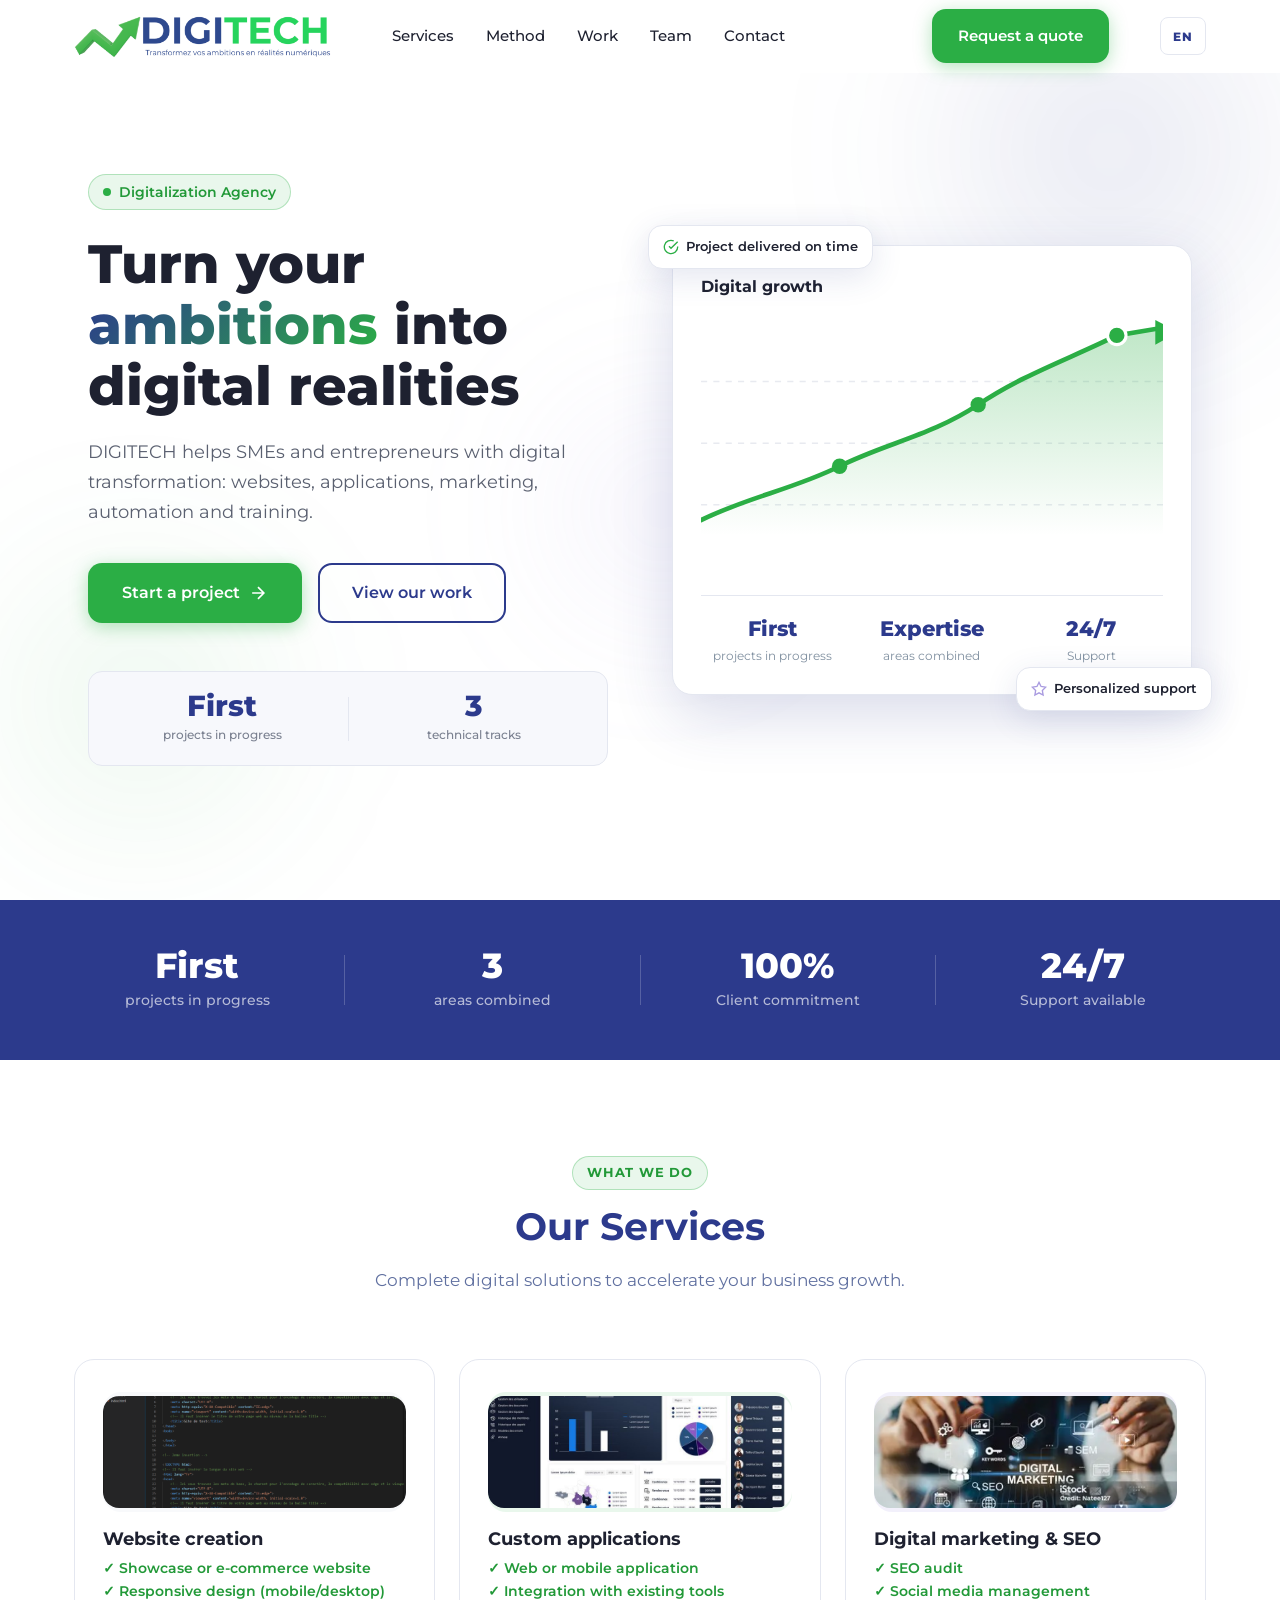
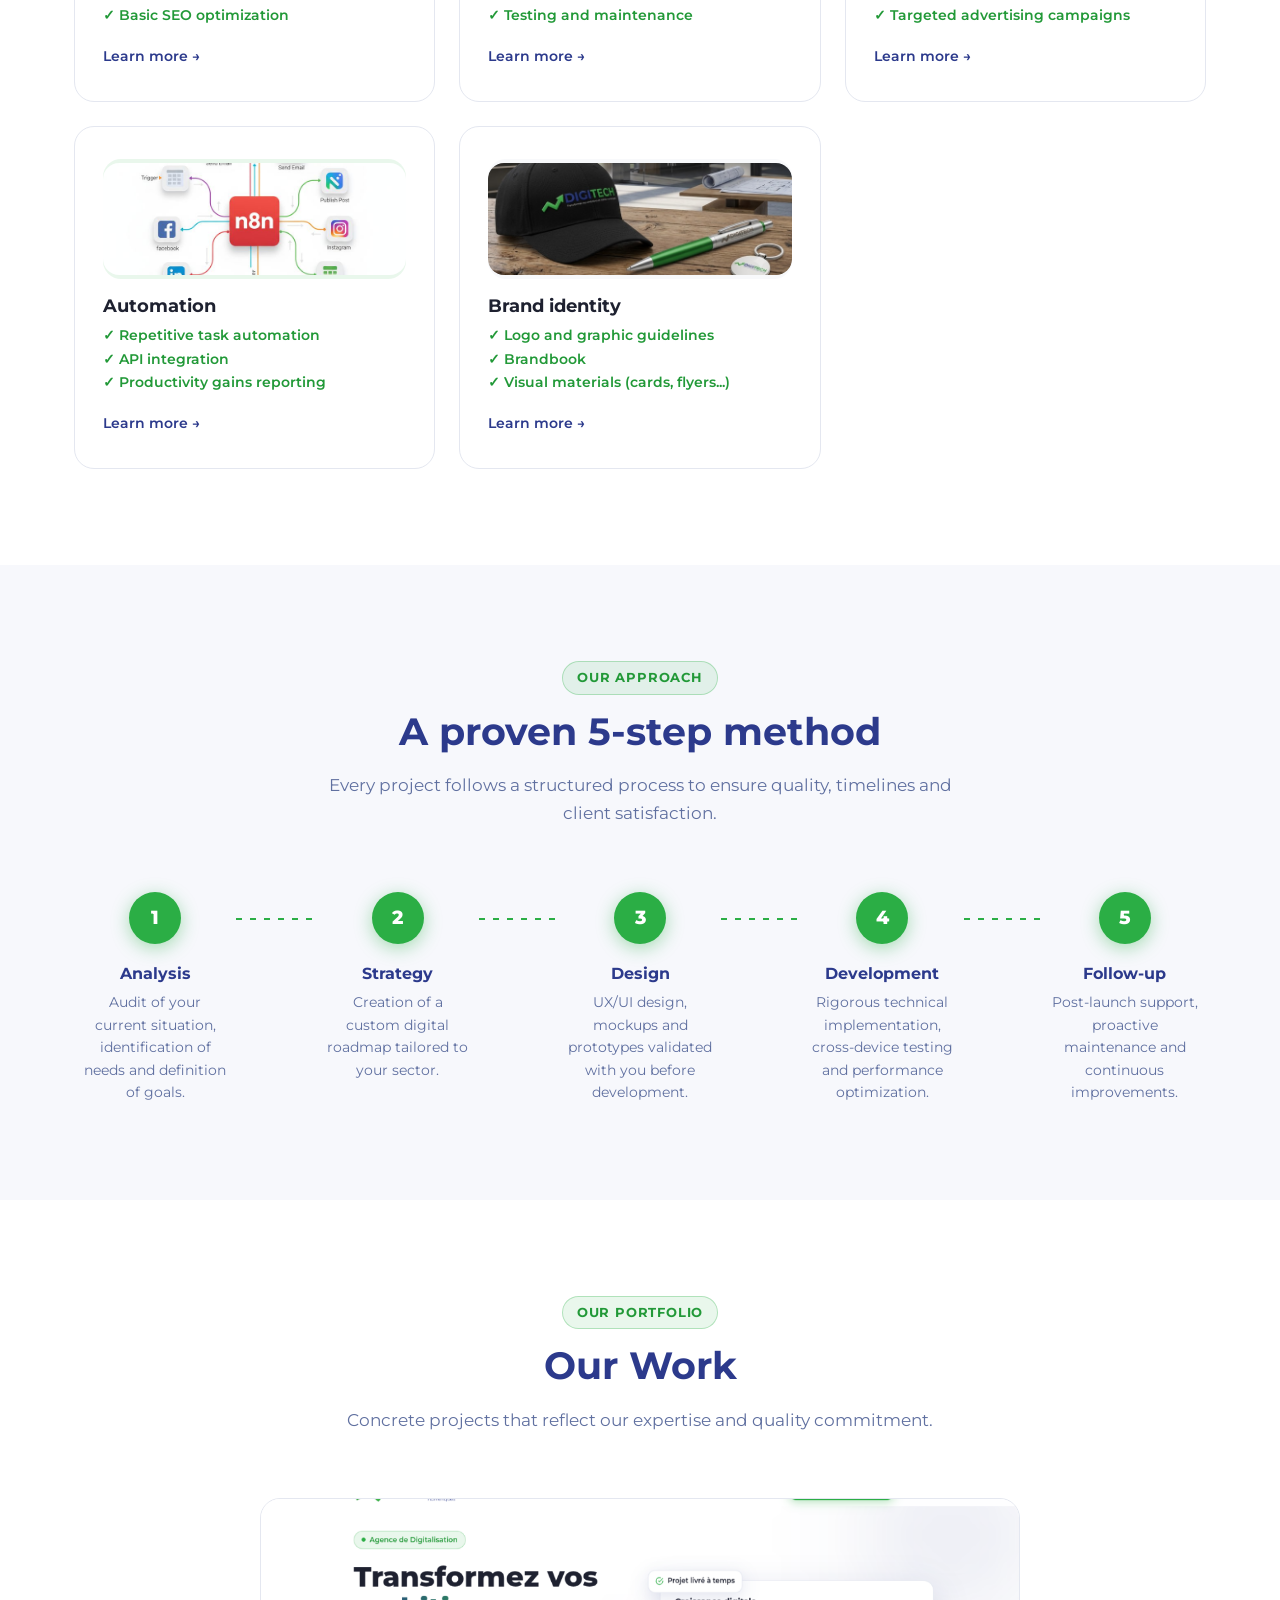
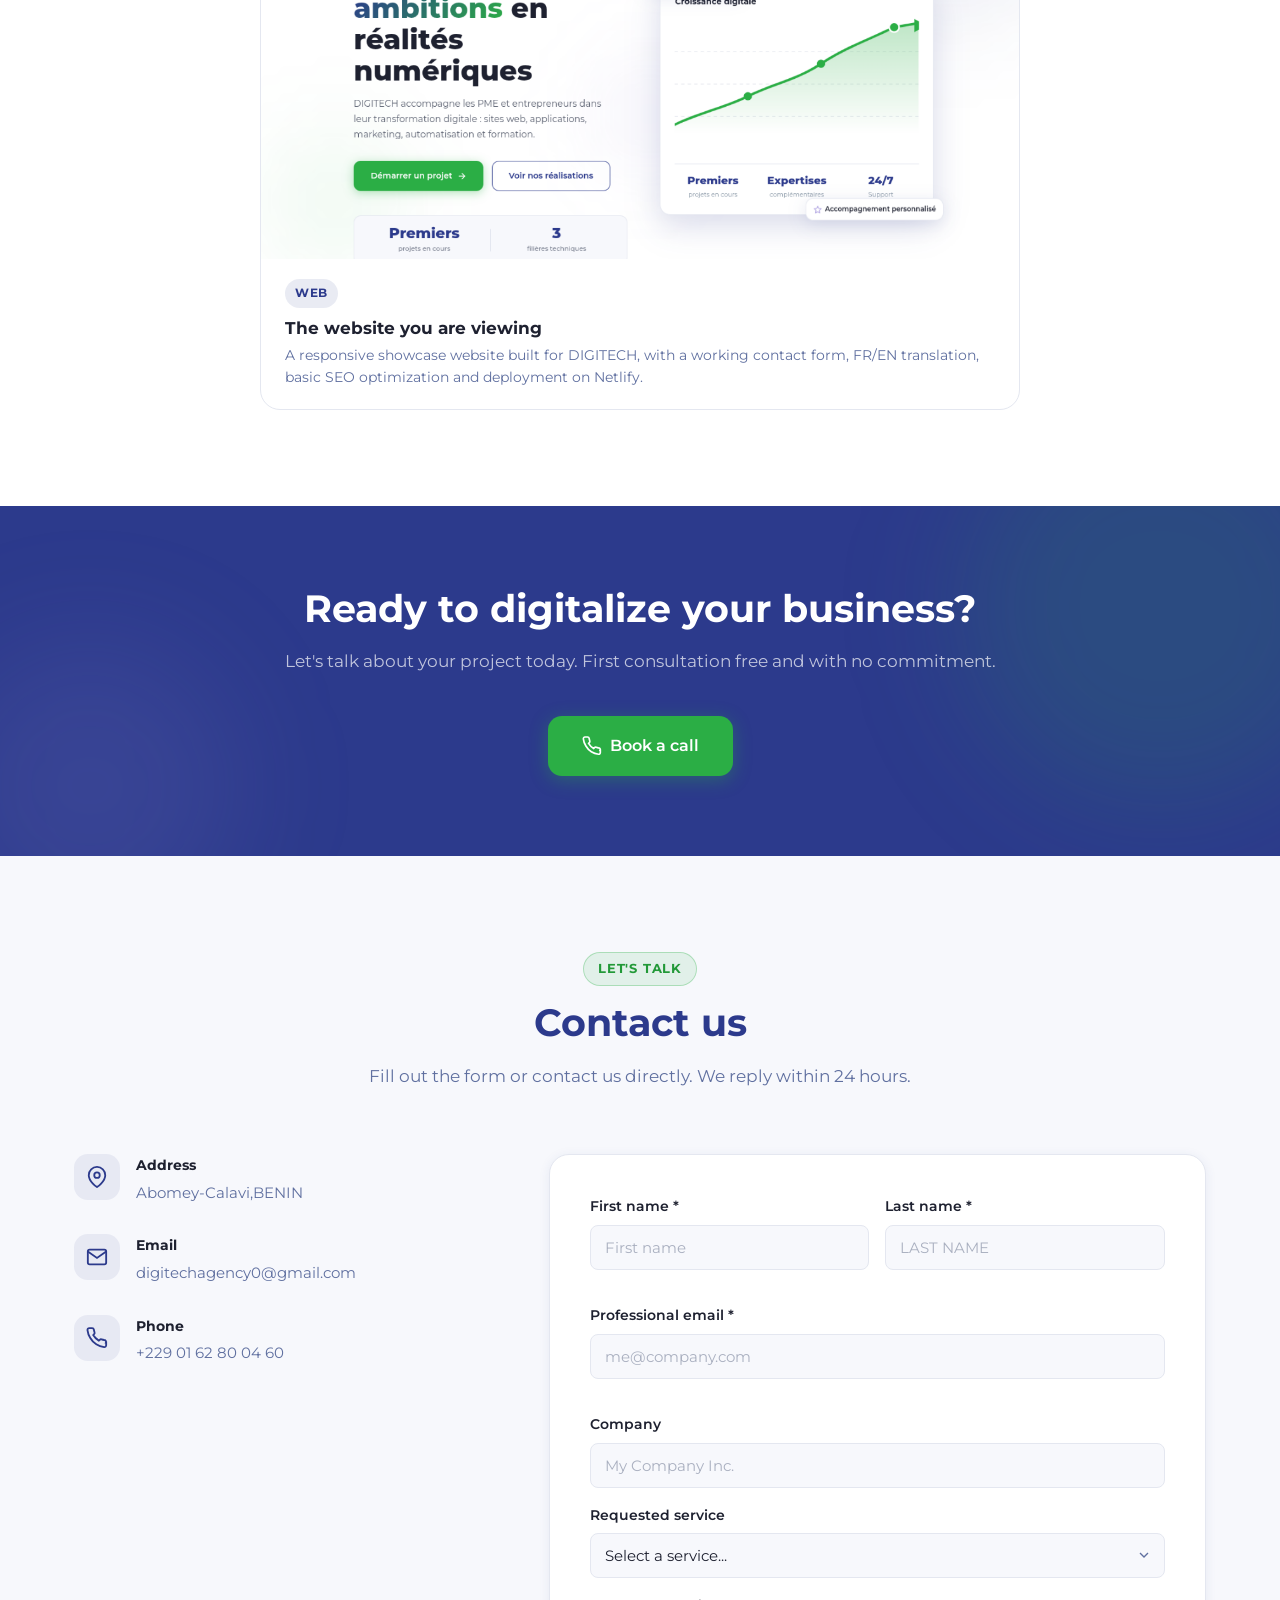
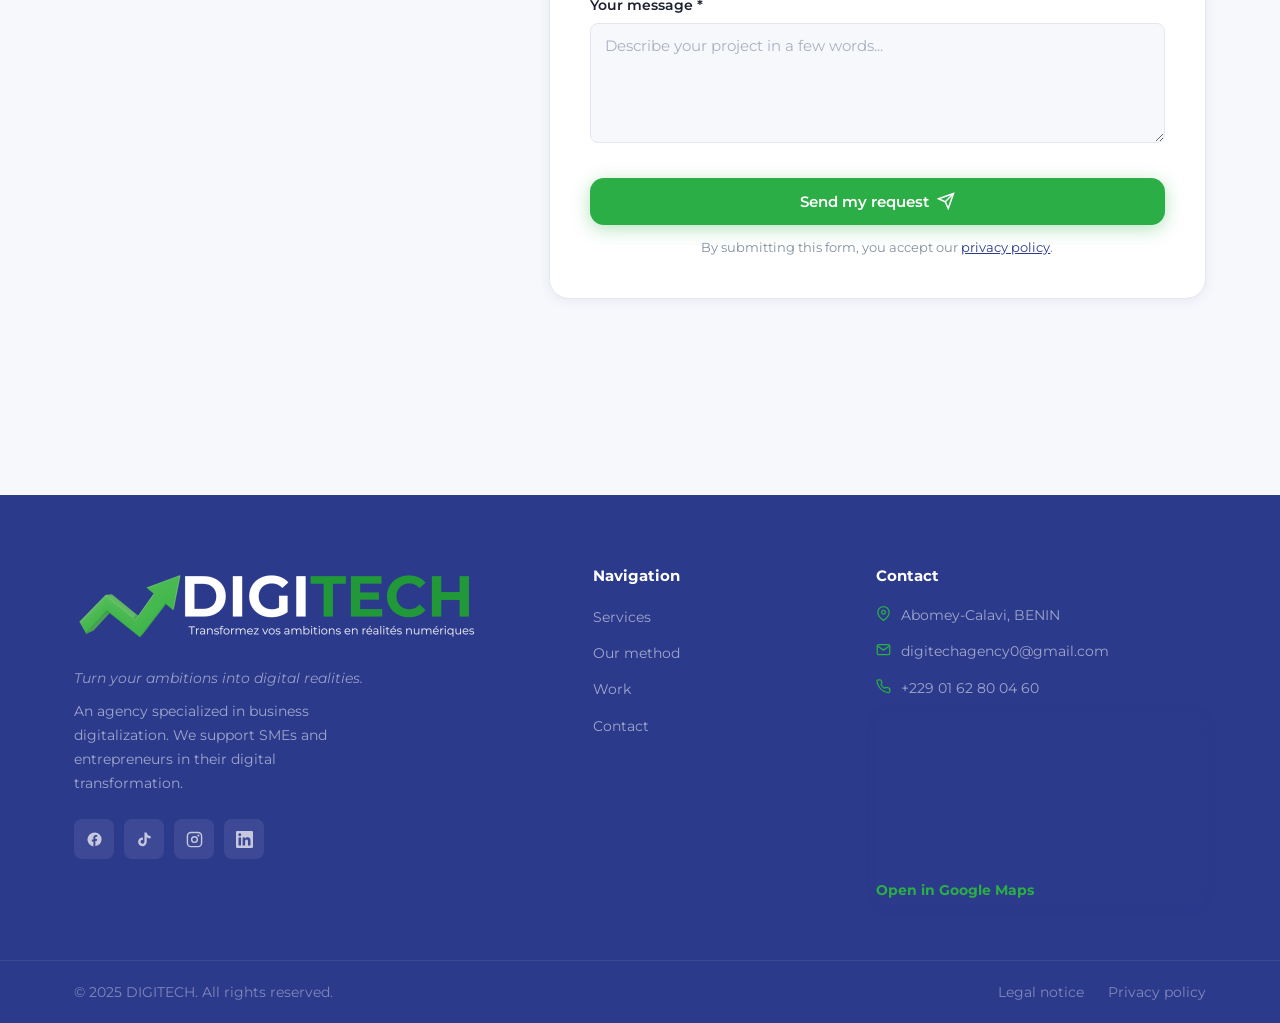
==== commit 9f3cca44: "fix header's margin,change services images" ====
--- a/index.html
+++ b/index.html
@@ -364,19 +364,6 @@
               </ul>
               <a href="#contact" class="service-card__link">En savoir plus →</a>
             </article>
-            <article class="service-card fade-in">
-              <div class="service-card__icon service-card__icon--lavender">
-                <img src="images/service-formation.png" alt="" />
-              </div>
-              <h3 class="service-card__title">Formation</h3>
-              
-              <ul class="service-card__deliverables">
-                <li>✓ Formation aux outils digitaux</li>
-                <li>✓ Prise en main de CMS</li>
-                <li>✓ Initiation à l'IA appliquée</li>
-              </ul>
-              <a href="#contact" class="service-card__link">En savoir plus →</a>
-            </article>
           </div>
         </div>
       </section>
--- a/styles.css
+++ b/styles.css
@@ -15,6 +15,7 @@
   --shadow-sm: 0 2px 12px rgba(44, 58, 140, 0.08);
   --shadow-md: 0 8px 32px rgba(44, 58, 140, 0.13);
   --shadow-lg: 0 20px 60px rgba(44, 58, 140, 0.18);
+  --header-h: 72px;
 }
 
 /* ── Reset ── */
@@ -194,8 +195,9 @@
 .header__inner {
   display: flex;
   align-items: center;
+  justify-content: space-between;
   height: 72px;
-  gap: 32px;
+  gap: 24px;
 }
 .header__logo {
   display: inline-flex;
@@ -204,7 +206,7 @@
 }
 .header__logo img {
   display: block;
-  max-height: 70px;
+  max-height: 50px;
   width: auto;
 }
 .logo-digi {
@@ -215,6 +217,7 @@
 }
 .header__nav {
   flex: 1;
+  max-width: 500px;
 }
 .nav__list {
   display: flex;
@@ -238,8 +241,8 @@
   background: rgba(44, 58, 140, 0.07) !important;
 }
 .header__cta {
-  margin-left: auto;
   flex-shrink: 0;
+  margin-left: 16px;
 }
 .lang-toggle {
   flex-shrink: 0;
@@ -254,6 +257,7 @@
   font-weight: 800;
   letter-spacing: 0.04em;
   transition: var(--transition);
+  margin-left: 12px;
 }
 .lang-toggle:hover {
   border-color: var(--green);
@@ -288,21 +292,44 @@
   display: none;
   flex-direction: column;
   background: var(--white);
-  padding: 16px 24px 24px;
+  padding: 20px 24px 24px;
   border-top: 1px solid var(--border);
   box-shadow: var(--shadow-md);
+  position: fixed;
+  top: 60px;
+  left: 0;
+  right: 0;
+  z-index: 998;
+  max-height: calc(100vh - 60px);
+  overflow-y: auto;
+  transform: translateY(-10px);
+  opacity: 0;
+  transition: transform 0.3s ease, opacity 0.3s ease;
 }
 .mobile-menu.open {
   display: flex;
+  transform: translateY(0);
+  opacity: 1;
 }
 .mobile-menu ul {
   display: flex;
   flex-direction: column;
-  gap: 4px;
+  gap: 8px;
 }
 .mobile-menu .nav__link {
   display: block;
-  padding: 12px 8px;
+  padding: 14px 12px;
+  border-radius: var(--radius-sm);
+  font-weight: 500;
+  transition: var(--transition);
+}
+.mobile-menu .nav__link:hover {
+  background: rgba(44, 58, 140, 0.07);
+  color: var(--navy);
+}
+.mobile-menu__cta {
+  margin-top: 16px;
+  width: 100%;
 }
 
 /* ============================================================
@@ -1389,7 +1416,7 @@
    FOOTER
 ============================================================ */
 .footer {
-  background: #13182e;
+  background: var(--navy);
   color: rgba(255, 255, 255, 0.75);
   padding-top: 72px;
 }
@@ -1728,8 +1755,18 @@
   }
 }
 @media (max-width: 768px) {
+  :root {
+    --header-h: 60px;
+  }
   .section {
     padding: 64px 0;
+  }
+  .container {
+    padding: 0 16px;
+  }
+  .header__inner {
+    height: 60px;
+    gap: 12px;
   }
   .services__grid {
     grid-template-columns: 1fr;
@@ -1750,10 +1787,12 @@
     display: none;
   }
   .header .lang-toggle {
-    margin-left: auto;
+    margin-left: 0;
+    margin-right: 8px;
   }
   .hamburger {
     display: flex;
+    margin-left: 0;
   }
   .trust-banner__inner {
     flex-direction: column;
@@ -1785,6 +1824,9 @@
   }
 }
 @media (max-width: 480px) {
+  .container {
+    padding: 0 12px;
+  }
   .hero {
     padding: 100px 0 64px;
   }
